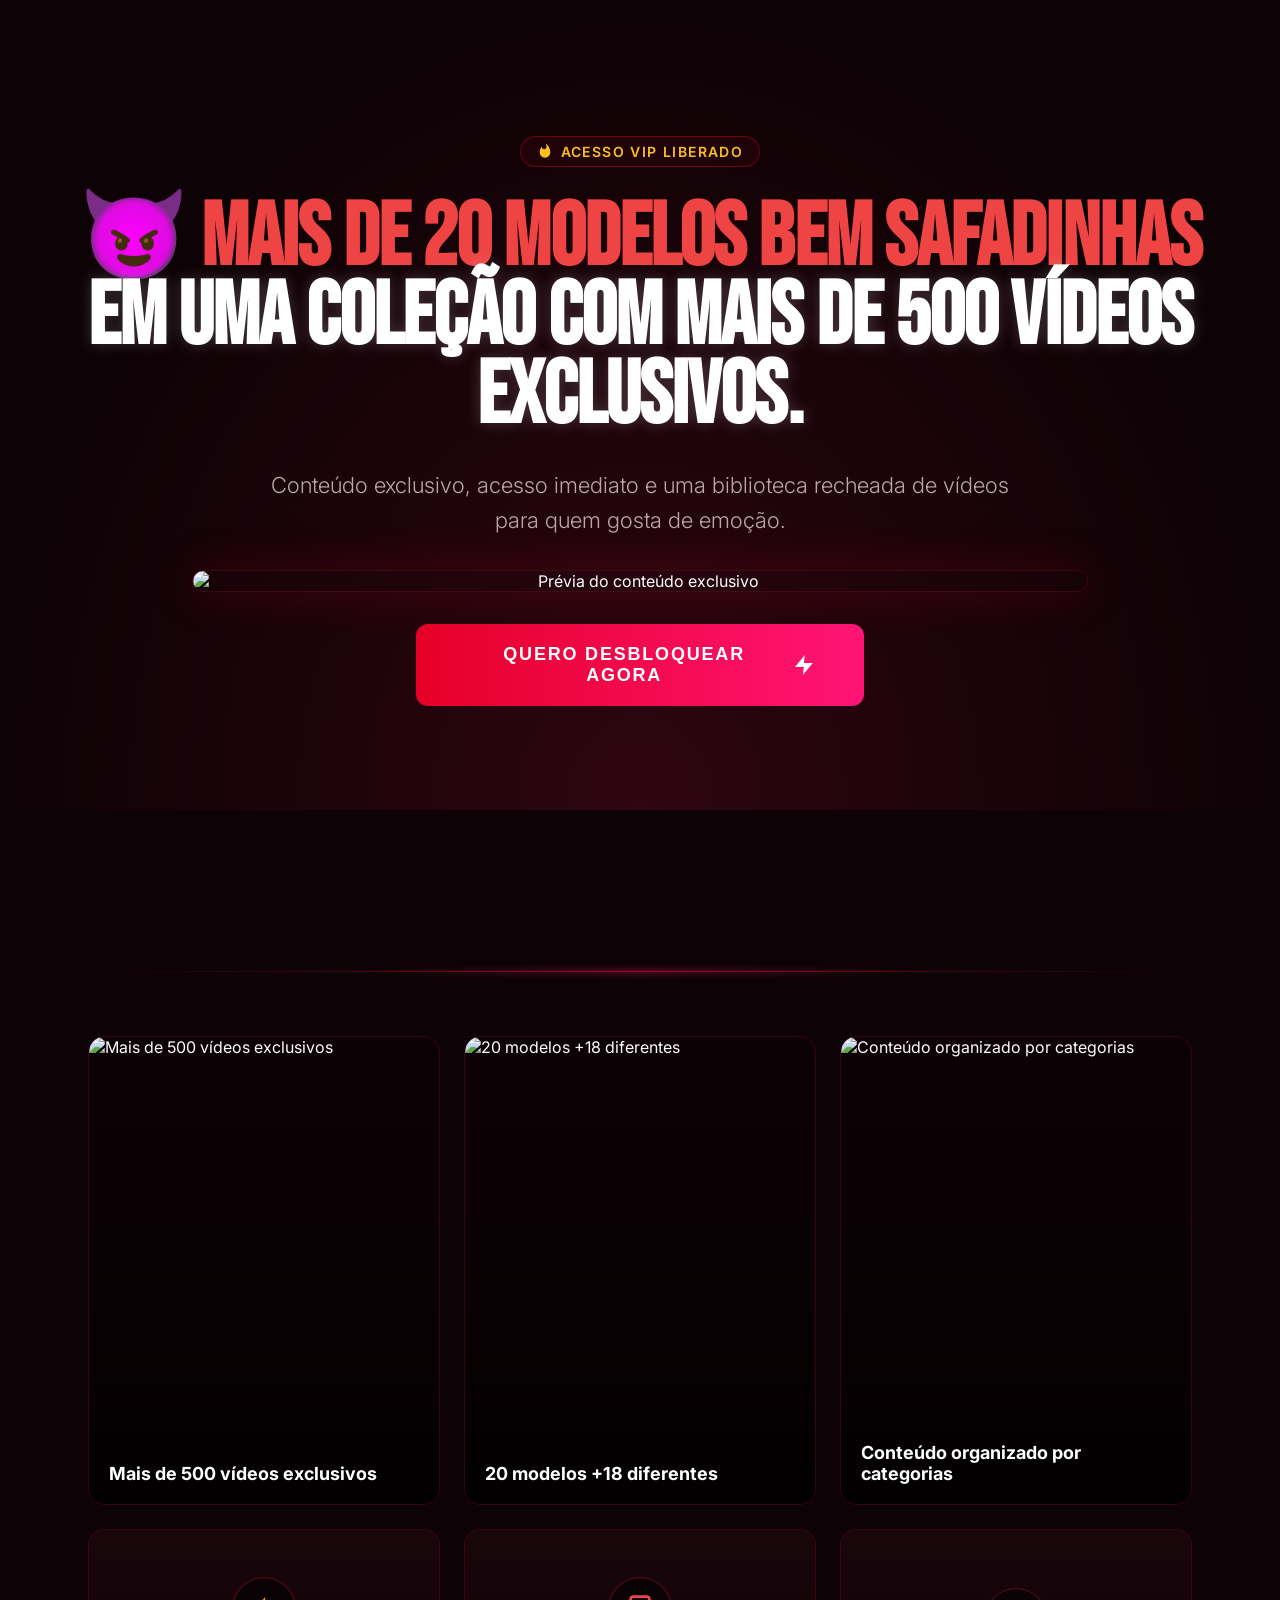
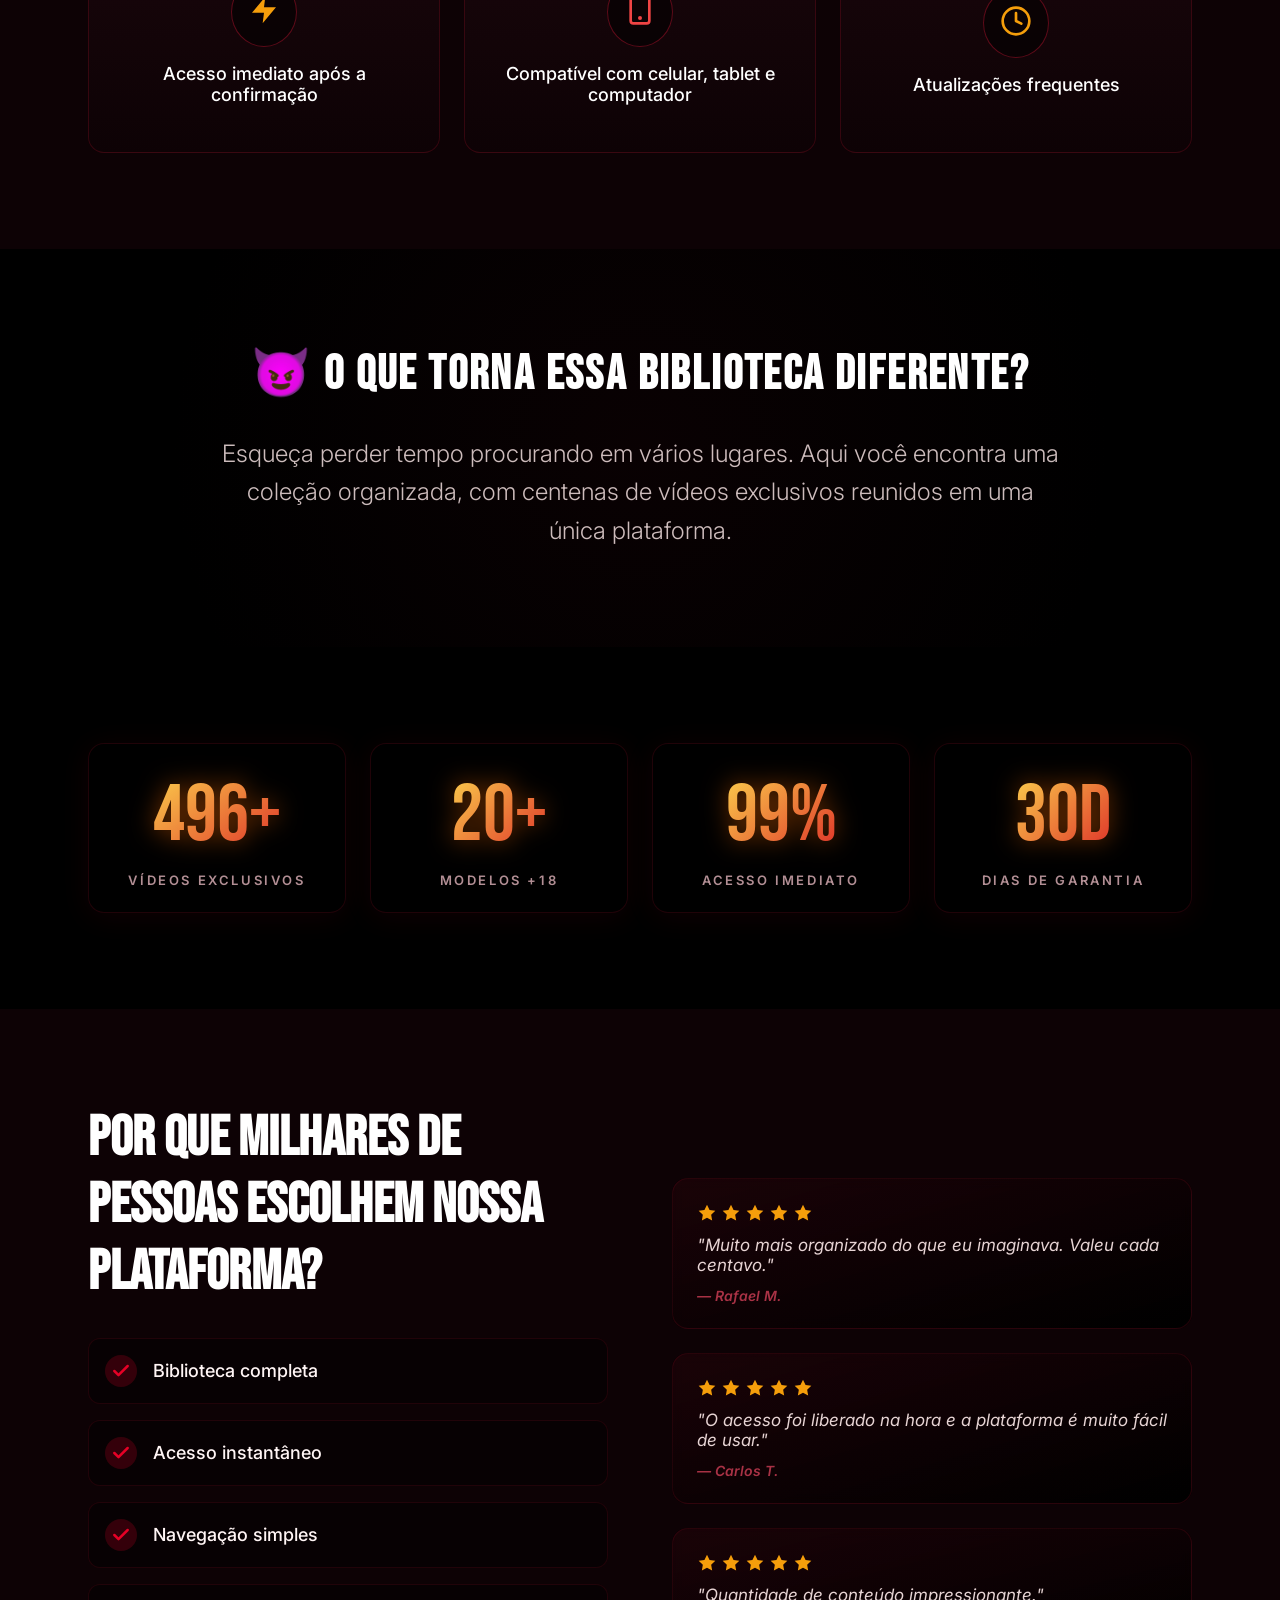
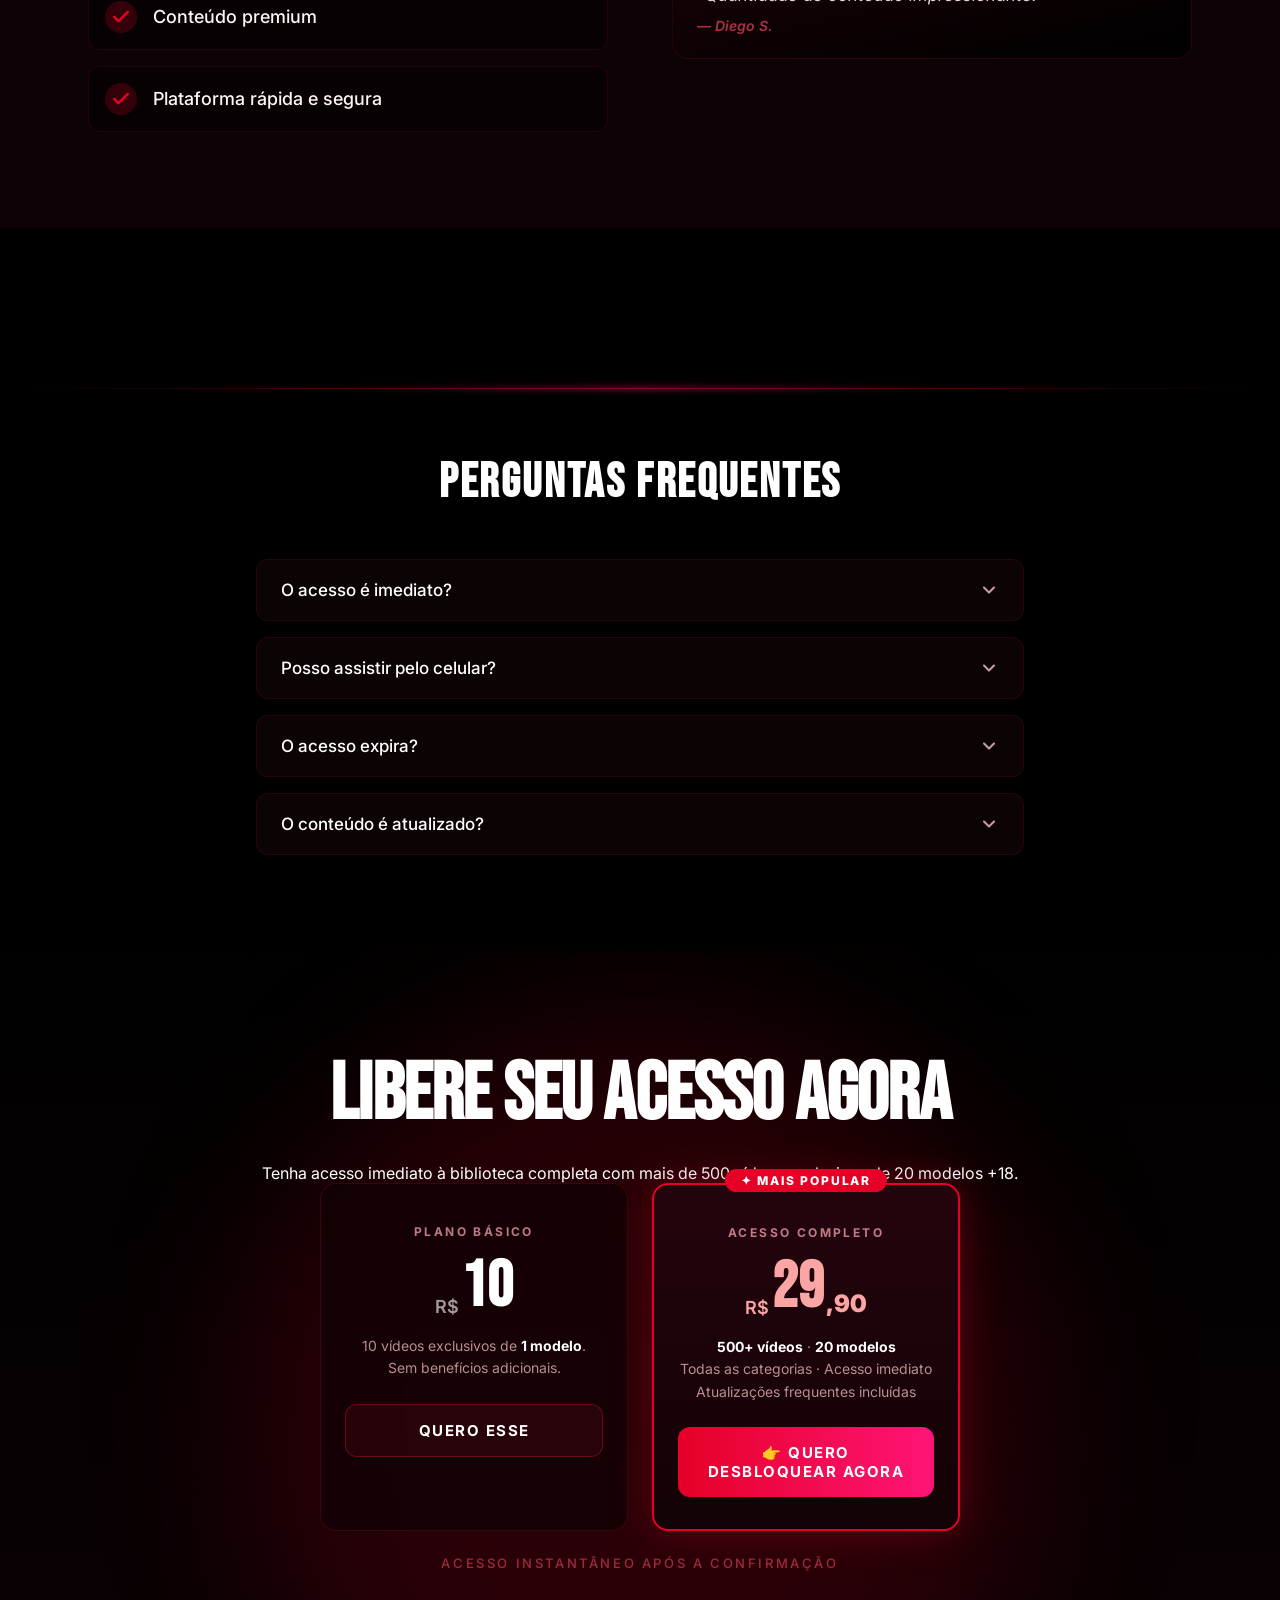
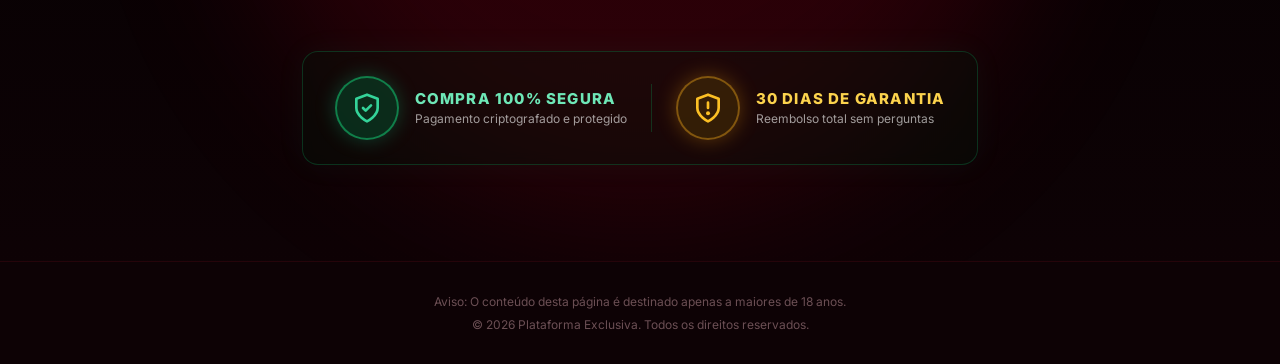
==== index.html @ ba641754 "Add files via upload" ====
<!DOCTYPE html>
<html lang="pt-BR">
<head>
  <meta charset="UTF-8" />
  <meta name="viewport" content="width=device-width, initial-scale=1.0" />
  <title>Biblioteca Exclusiva +18 — Acesso VIP</title>
  <link rel="preconnect" href="https://fonts.googleapis.com" />
  <link rel="preconnect" href="https://fonts.gstatic.com" crossorigin />
  <link href="https://fonts.googleapis.com/css2?family=Bebas+Neue&family=Inter:wght@400;500;600;700;800&display=swap" rel="stylesheet" />
  <style>
    /* ─── RESET & BASE ────────────────────────────────────────────────── */
    *, *::before, *::after { box-sizing: border-box; margin: 0; padding: 0; }

    :root {
      --bg:        hsl(344, 73%, 3%);
      --card:      hsl(344, 60%, 6%);
      --border:    hsl(350, 80%, 20%);
      --primary:   hsl(350, 100%, 45%);   /* #e60026 */
      --accent:    hsl(335, 100%, 54%);   /* #ff1478 */
      --muted-fg:  hsl(350, 30%, 70%);
      --font-sans: 'Inter', sans-serif;
      --font-disp: 'Bebas Neue', sans-serif;
    }

    html { scroll-behavior: smooth; }

    body {
      font-family: var(--font-sans);
      background: var(--bg);
      color: #fff;
      overflow-x: hidden;
      -webkit-font-smoothing: antialiased;
    }

    ::selection { background: var(--primary); color: #fff; }

    img { display: block; max-width: 100%; }
    a { text-decoration: none; color: inherit; }

    /* ─── UTILITY ─────────────────────────────────────────────────────── */
    .container { width: 100%; max-width: 72rem; margin: 0 auto; padding: 0 1.5rem; }
    .container--narrow { max-width: 48rem; }
    .container--mid    { max-width: 56rem; }

    .font-disp { font-family: var(--font-disp); }
    .upper { text-transform: uppercase; }

    /* ─── KEYFRAMES ───────────────────────────────────────────────────── */
    @keyframes ember-rise {
      0%   { transform: translateY(0) translateX(0);   opacity: 0; }
      10%  { opacity: .9; }
      85%  { opacity: .5; }
      100% { transform: translateY(-130vh) translateX(var(--dx)); opacity: 0; }
    }

    @keyframes pulse-glow {
      0%, 100% { box-shadow: 0 0 15px 2px rgba(204,0,34,.6), inset 0 0 10px rgba(255,107,0,.3); }
      50%       { box-shadow: 0 0 30px 8px rgba(255,20,102,.9), inset 0 0 20px rgba(255,107,0,.6); }
    }

    @keyframes fade-up {
      from { opacity: 0; transform: translateY(28px); }
      to   { opacity: 1; transform: translateY(0); }
    }

    @keyframes fade-in {
      from { opacity: 0; }
      to   { opacity: 1; }
    }

    @keyframes slide-left {
      from { opacity: 0; transform: translateX(-40px); }
      to   { opacity: 1; transform: translateX(0); }
    }

    @keyframes slide-right {
      from { opacity: 0; transform: translateX(40px); }
      to   { opacity: 1; transform: translateX(0); }
    }

    @keyframes scale-in {
      from { opacity: 0; transform: scale(.92); }
      to   { opacity: 1; transform: scale(1); }
    }

    @keyframes hero-parallax {
      to { transform: translateY(var(--parallax-y, 0px)); opacity: var(--parallax-o, 1); }
    }

    .anim-hidden { opacity: 0; }
    .anim-visible { animation-fill-mode: both; animation-duration: .6s; animation-timing-function: ease-out; }
    .anim-fade-up     { animation-name: fade-up; }
    .anim-fade-in     { animation-name: fade-in; }
    .anim-slide-left  { animation-name: slide-left; }
    .anim-slide-right { animation-name: slide-right; }
    .anim-scale-in    { animation-name: scale-in; }

    /* ─── EMBERS ──────────────────────────────────────────────────────── */
    #embers {
      position: absolute;
      inset: 0;
      overflow: hidden;
      pointer-events: none;
      z-index: 0;
    }
    #embers::before {
      content: '';
      position: absolute;
      inset: 0;
      background: radial-gradient(ellipse at bottom, hsl(344,80%,12%) 0%, var(--bg) 70%);
      opacity: .8;
    }
    .ember {
      position: absolute;
      bottom: -10%;
      border-radius: 50%;
      background: linear-gradient(to top, #ef4444, #fbbf24);
      filter: blur(1px);
      opacity: 0;
      animation: ember-rise linear infinite;
    }

    /* ─── GLOWING DIVIDER ─────────────────────────────────────────────── */
    .glow-divider {
      position: relative;
      width: 100%;
      height: 2px;
      display: flex;
      align-items: center;
      justify-content: center;
      margin: 4rem 0;
      opacity: .6;
    }
    .glow-divider::before {
      content: '';
      position: absolute;
      width: 100%;
      height: 1px;
      background: linear-gradient(to right, transparent, var(--primary), transparent);
    }
    .glow-divider::after {
      content: '';
      position: absolute;
      width: 50%;
      height: 3px;
      background: linear-gradient(to right, transparent, var(--accent), transparent);
      filter: blur(3px);
    }

    /* ─── HERO ────────────────────────────────────────────────────────── */
    #hero {
      position: relative;
      min-height: 90vh;
      display: flex;
      flex-direction: column;
      align-items: center;
      justify-content: center;
      padding: 6rem 1.5rem 4rem;
      overflow: hidden;
    }

    .hero-inner {
      position: relative;
      z-index: 10;
      width: 100%;
      max-width: 72rem;
      margin: 0 auto;
      display: flex;
      flex-direction: column;
      align-items: center;
      text-align: center;
      gap: 2rem;
    }

    .hero-tag {
      display: inline-flex;
      align-items: center;
      gap: .5rem;
      padding: .375rem 1rem;
      border-radius: 999px;
      background: hsla(350,80%,10%,.5);
      border: 1px solid hsla(350,100%,45%,.4);
      color: #fbbf24;
      font-weight: 600;
      font-size: .875rem;
      letter-spacing: .1em;
      text-transform: uppercase;
      backdrop-filter: blur(6px);
      animation: fade-up .6s ease-out both;
    }
    .hero-tag svg { width: 1rem; height: 1rem; animation: pulse-glow 2s infinite; }

    .hero-h1 {
      font-family: var(--font-disp);
      font-size: clamp(2.5rem, 8vw, 5.5rem);
      line-height: .9;
      letter-spacing: -.01em;
      text-transform: uppercase;
      animation: scale-in .8s .2s ease-out both;
    }
    .hero-h1 .red  { color: #ef4444; }
    .hero-h1 .white{ color: #fff; text-shadow: 0 0 15px rgba(255,255,255,.2); }

    .hero-sub {
      font-size: clamp(1rem, 2vw, 1.375rem);
      color: hsla(0,100%,96%,.7);
      max-width: 48rem;
      font-weight: 300;
      line-height: 1.6;
      animation: fade-in .8s .4s both;
    }

    .hero-img {
      width: 100%;
      max-width: 56rem;
      animation: fade-up .8s .5s both;
    }
    .hero-img img {
      width: 100%;
      border-radius: 1rem;
      box-shadow: 0 0 40px rgba(200,0,30,.25);
      border: 1px solid hsla(350,80%,20%,.6);
    }

    .btn-cta {
      position: relative;
      display: inline-flex;
      align-items: center;
      justify-content: center;
      gap: .75rem;
      padding: 1.25rem 3rem;
      background: linear-gradient(to right, var(--primary), var(--accent));
      color: #fff;
      font-weight: 700;
      font-size: 1.125rem;
      text-transform: uppercase;
      letter-spacing: .1em;
      border-radius: .75rem;
      border: none;
      cursor: pointer;
      overflow: hidden;
      transition: transform .15s;
      animation: pulse-glow 2s cubic-bezier(.4,0,.6,1) infinite, fade-up .8s .8s both;
      width: 100%;
      max-width: 28rem;
    }
    .btn-cta:active { transform: scale(.95); }
    .btn-cta .shine {
      position: absolute;
      inset: 0;
      background: rgba(255,255,255,.2);
      transform: translateY(100%);
      transition: transform .3s ease;
    }
    .btn-cta:hover .shine { transform: translateY(0); }
    .btn-cta span { position: relative; z-index: 1; display: flex; align-items: center; gap: .5rem; }

    /* ─── SECTION COMMON ──────────────────────────────────────────────── */
    section { padding: 6rem 1.5rem; }

    /* ─── FEATURES ────────────────────────────────────────────────────── */
    #features { position: relative; z-index: 10; background: var(--bg); }

    .features-grid {
      display: grid;
      grid-template-columns: 1fr;
      gap: 1.5rem;
    }
    @media (min-width: 640px) {
      .features-grid { grid-template-columns: repeat(2, 1fr); }
    }
    @media (min-width: 1024px) {
      .features-grid { grid-template-columns: repeat(3, 1fr); }
    }

    .feat-card {
      position: relative;
      border-radius: 1rem;
      border: 1px solid hsla(350,80%,20%,.5);
      overflow: hidden;
      transition: border-color .25s;
    }
    .feat-card:hover { border-color: hsla(350,100%,45%,.5); }

    .feat-card--img { aspect-ratio: 3/4; }
    .feat-card--img img {
      position: absolute;
      inset: 0;
      width: 100%;
      height: 100%;
      object-fit: cover;
      transition: transform .5s ease;
    }
    .feat-card--img:hover img { transform: scale(1.05); }
    .feat-card--img .overlay {
      position: absolute;
      inset: 0;
      background: linear-gradient(to top, rgba(0,0,0,.8) 0%, rgba(0,0,0,.2) 50%, transparent 100%);
    }
    .feat-card--img .label {
      position: absolute;
      bottom: 0; left: 0; right: 0;
      padding: 1.25rem;
    }
    .feat-card--img .label h3 {
      font-size: 1.125rem;
      font-weight: 700;
      color: #fff;
      text-shadow: 0 1px 4px rgba(0,0,0,.8);
    }

    .feat-card--icon {
      background: linear-gradient(to bottom, var(--card), var(--bg));
      min-height: 14rem;
    }
    .feat-card--icon .inner {
      position: relative;
      z-index: 1;
      display: flex;
      flex-direction: column;
      align-items: center;
      text-align: center;
      gap: 1rem;
      padding: 2rem 1.5rem;
      height: 100%;
      justify-content: center;
    }
    .icon-wrap {
      padding: 1rem;
      border-radius: 50%;
      background: rgba(0,0,0,.5);
      border: 1px solid var(--border);
      transition: border-color .25s, box-shadow .25s;
    }
    .feat-card--icon:hover .icon-wrap {
      border-color: hsla(350,100%,45%,.4);
      box-shadow: 0 0 20px rgba(204,0,34,.3);
    }
    .icon-wrap svg { width: 2rem; height: 2rem; }
    .icon-red    { color: #ef4444; }
    .icon-amber  { color: #f59e0b; }
    .feat-card--icon h3 {
      font-size: 1.125rem;
      font-weight: 500;
      color: #fff;
      transition: color .25s;
    }
    .feat-card--icon:hover h3 { color: #fecaca; }

    /* ─── WHY DIFFERENT ───────────────────────────────────────────────── */
    #why-different {
      position: relative;
      background: #000;
      overflow: hidden;
    }
    #why-different .radial-bg {
      position: absolute;
      inset: 0;
      background: radial-gradient(circle at center, hsla(350,80%,10%,.2) 0%, transparent 70%);
    }
    #why-different .inner {
      position: relative;
      text-align: center;
      max-width: 56rem;
      margin: 0 auto;
    }
    #why-different h2 {
      font-family: var(--font-disp);
      font-size: clamp(2rem, 5vw, 3rem);
      color: #fff;
      margin-bottom: 2rem;
      text-transform: uppercase;
      letter-spacing: .05em;
    }
    #why-different p {
      font-size: clamp(1.125rem, 2vw, 1.5rem);
      color: hsla(0,100%,96%,.8);
      font-weight: 300;
      line-height: 1.6;
    }

    /* ─── WHY CHOOSE + TESTIMONIALS ───────────────────────────────────── */
    #social-proof { position: relative; z-index: 10; background: var(--bg); }

    .two-col {
      display: grid;
      gap: 4rem;
    }
    @media (min-width: 1024px) {
      .two-col { grid-template-columns: 1fr 1fr; align-items: center; }
    }

    .why-choose h2 {
      font-family: var(--font-disp);
      font-size: clamp(2rem, 5vw, 3.5rem);
      color: #fff;
      text-transform: uppercase;
      margin-bottom: 2rem;
    }
    .check-list { display: flex; flex-direction: column; gap: 1rem; }
    .check-item {
      display: flex;
      align-items: center;
      gap: 1rem;
      padding: 1rem;
      border-radius: .75rem;
      background: rgba(0,0,0,.4);
      border: 1px solid hsla(350,80%,20%,.3);
      transition: border-color .25s;
    }
    .check-item:hover { border-color: hsla(350,100%,45%,.4); }
    .check-icon {
      flex-shrink: 0;
      width: 2rem; height: 2rem;
      border-radius: 50%;
      background: hsla(350,100%,45%,.2);
      display: flex; align-items: center; justify-content: center;
    }
    .check-icon svg { width: 1.25rem; height: 1.25rem; color: var(--primary); }
    .check-item span { font-size: 1.125rem; color: hsl(0,100%,98%); font-weight: 500; }

    .testimonials { display: flex; flex-direction: column; gap: 1.5rem; }
    .testimonial {
      padding: 1.5rem;
      background: linear-gradient(to bottom right, hsla(350,80%,10%,.4), #000);
      border-radius: 1rem;
      border: 1px solid hsla(350,80%,20%,.35);
      backdrop-filter: blur(6px);
    }
    .stars { display: flex; gap: .25rem; margin-bottom: .75rem; }
    .stars svg { width: 1.25rem; height: 1.25rem; fill: #f59e0b; color: #f59e0b; }
    .testimonial p { color: hsla(0,100%,96%,.9); font-size: 1.0625rem; font-style: italic; }
    .testimonial .author { margin-top: .75rem; color: hsla(350,80%,60%,.7); font-size: .875rem; font-weight: 600; }

    /* ─── STATS ───────────────────────────────────────────────────────── */
    #stats { background: #000; }
    .stats-grid {
      display: grid;
      gap: 1.5rem;
      grid-template-columns: 1fr;
    }
    @media (min-width: 640px) { .stats-grid { grid-template-columns: repeat(2, 1fr); } }
    @media (min-width: 1024px) { .stats-grid { grid-template-columns: repeat(4, 1fr); } }

    .stat-card {
      display: flex;
      flex-direction: column;
      align-items: center;
      padding: 1.5rem 1rem;
      background: rgba(0,0,0,.4);
      backdrop-filter: blur(8px);
      border-radius: 1rem;
      border: 1px solid hsla(350,80%,20%,.35);
      box-shadow: 0 4px 30px rgba(204,0,34,.08);
    }
    .stat-num {
      font-family: var(--font-disp);
      font-size: clamp(3rem, 8vw, 5rem);
      background: linear-gradient(to bottom right, #fcd34d, #dc2626);
      -webkit-background-clip: text;
      -webkit-text-fill-color: transparent;
      background-clip: text;
      filter: drop-shadow(0 0 12px rgba(255,107,0,.5));
    }
    .stat-lbl {
      font-size: .8125rem;
      font-weight: 600;
      text-transform: uppercase;
      letter-spacing: .2em;
      color: hsla(350,100%,90%,.7);
      margin-top: .5rem;
      text-align: center;
    }

    /* ─── FAQ ─────────────────────────────────────────────────────────── */
    #faq { background: #000; }
    #faq h2 {
      font-family: var(--font-disp);
      font-size: clamp(2rem, 5vw, 3rem);
      text-align: center;
      color: #fff;
      text-transform: uppercase;
      letter-spacing: .05em;
      margin-bottom: 3rem;
    }
    .faq-list { display: flex; flex-direction: column; gap: 1rem; max-width: 48rem; margin: 0 auto; }
    .faq-item {
      border: 1px solid hsla(350,80%,20%,.35);
      background: hsla(344,60%,6%,.5);
      border-radius: .75rem;
      overflow: hidden;
      transition: border-color .25s;
    }
    .faq-item.open { border-color: hsla(350,100%,45%,.5); }
    .faq-trigger {
      width: 100%;
      display: flex;
      align-items: center;
      justify-content: space-between;
      gap: 1rem;
      padding: 1.25rem 1.5rem;
      background: none;
      border: none;
      cursor: pointer;
      color: #fff;
      font-size: 1.0625rem;
      font-weight: 500;
      text-align: left;
      transition: color .2s;
      font-family: var(--font-sans);
    }
    .faq-trigger:hover { color: var(--primary); }
    .faq-trigger svg {
      flex-shrink: 0;
      width: 1.25rem; height: 1.25rem;
      color: var(--muted-fg);
      transition: transform .3s, color .2s;
    }
    .faq-item.open .faq-trigger svg { transform: rotate(180deg); color: var(--primary); }
    .faq-body {
      max-height: 0;
      overflow: hidden;
      transition: max-height .3s ease, padding .3s ease;
    }
    .faq-item.open .faq-body { max-height: 20rem; }
    .faq-body p {
      padding: 0 1.5rem 1.5rem;
      color: hsla(0,100%,90%,.7);
      font-size: 1rem;
      line-height: 1.6;
    }

    /* ─── CHECKOUT / FINAL CTA ────────────────────────────────────────── */
    #checkout {
      position: relative;
      background: linear-gradient(to bottom, #000, var(--bg));
      overflow: hidden;
    }
    .checkout-glow {
      position: absolute;
      top: 50%; left: 50%;
      transform: translate(-50%, -50%);
      width: 50rem; height: 50rem;
      background: hsla(350,100%,45%,.15);
      border-radius: 50%;
      filter: blur(80px);
      pointer-events: none;
    }
    .checkout-inner {
      position: relative;
      text-align: center;
      max-width: 56rem;
      margin: 0 auto;
    }
    .checkout-inner h2 {
      font-family: var(--font-disp);
      font-size: clamp(2.5rem, 8vw, 5rem);
      color: #fff;
      text-transform: uppercase;
      letter-spacing: -.01em;
      margin-bottom: 1.25rem;
    }
    .checkout-inner > p {
      font-size: clamp(1.0625rem, 2vw, 1.375rem);
      color: hsla(0,100%,96%,.8);
      max-width: 36rem;
      margin: 0 auto 2.5rem;
      line-height: 1.6;
    }

    .pricing-grid {
      display: grid;
      gap: 1.5rem;
      max-width: 40rem;
      margin: 0 auto;
    }
    @media (min-width: 580px) { .pricing-grid { grid-template-columns: 1fr 1fr; } }

    .plan {
      border-radius: 1rem;
      padding: 2rem 1.5rem;
      display: flex;
      flex-direction: column;
      align-items: center;
      gap: 1rem;
      text-align: center;
    }
    .plan--basic {
      border: 1px solid hsla(350,80%,20%,.5);
      background: hsla(344,80%,4%,.8);
      backdrop-filter: blur(8px);
    }
    .plan--full {
      position: relative;
      border: 2px solid var(--primary);
      background: linear-gradient(to bottom, hsl(344,80%,8%), hsl(344,80%,4%));
      box-shadow: 0 0 40px rgba(204,0,34,.35);
    }
    .plan-badge {
      position: absolute;
      top: -1rem; left: 50%;
      transform: translateX(-50%);
      padding: .25rem 1rem;
      background: var(--primary);
      border-radius: 999px;
      font-size: .75rem;
      font-weight: 800;
      text-transform: uppercase;
      letter-spacing: .15em;
      white-space: nowrap;
      color: #fff;
    }
    .plan-name {
      font-size: .75rem;
      font-weight: 700;
      text-transform: uppercase;
      letter-spacing: .2em;
      color: hsla(350,80%,80%,.75);
      margin-top: .5rem;
    }
    .plan-price {
      display: flex;
      align-items: flex-end;
      gap: .15rem;
      line-height: 1;
    }
    .plan-price .cur { font-size: 1.125rem; font-weight: 600; margin-bottom: .2rem; }
    .plan-price .val { font-family: var(--font-disp); font-size: 4rem; font-weight: 900; }
    .plan-price .dec { font-size: 1.5rem; font-weight: 900; margin-bottom: .25rem; }
    .plan--basic .plan-price { color: #fff; }
    .plan--full  .plan-price { color: #fca5a5; }
    .plan-desc { font-size: .875rem; color: hsla(0,100%,90%,.7); line-height: 1.6; }
    .plan-desc strong { color: #fff; }

    .btn-plan {
      width: 100%;
      display: flex;
      align-items: center;
      justify-content: center;
      padding: 1rem 1.5rem;
      border-radius: .75rem;
      font-weight: 700;
      font-size: .9375rem;
      text-transform: uppercase;
      letter-spacing: .1em;
      cursor: pointer;
      border: none;
      transition: background .2s, transform .15s;
      margin-top: .5rem;
    }
    .btn-plan:active { transform: scale(.95); }
    .btn-plan--basic {
      background: hsla(350,80%,15%,.4);
      border: 1px solid hsla(350,80%,40%,.45);
      color: #fff;
    }
    .btn-plan--basic:hover { background: hsla(350,80%,25%,.4); }
    .btn-plan--full {
      background: linear-gradient(to right, var(--primary), var(--accent));
      color: #fff;
      animation: pulse-glow 2s cubic-bezier(.4,0,.6,1) infinite;
    }

    .instant-txt {
      margin-top: 1.5rem;
      font-size: .8125rem;
      font-weight: 500;
      text-transform: uppercase;
      letter-spacing: .2em;
      color: hsla(350,80%,60%,.6);
    }

    /* ─── TRUST BADGES ────────────────────────────────────────────────── */
    .trust {
      margin-top: 2.5rem;
      display: inline-flex;
      flex-direction: column;
      gap: 1.5rem;
      align-items: center;
      padding: 1.5rem 2rem;
      border-radius: 1rem;
      border: 1px solid hsla(152,80%,25%,.4);
      background: hsla(152,80%,5%,.3);
      backdrop-filter: blur(6px);
      box-shadow: 0 0 30px rgba(16,185,129,.06);
    }
    @media (min-width: 640px) { .trust { flex-direction: row; } }

    .trust-item {
      display: flex;
      align-items: center;
      gap: 1rem;
    }
    .trust-icon {
      width: 4rem; height: 4rem;
      border-radius: 50%;
      display: flex; align-items: center; justify-content: center;
      flex-shrink: 0;
    }
    .trust-icon--green {
      background: hsla(152,80%,15%,.6);
      border: 2px solid hsla(152,80%,40%,.6);
      box-shadow: 0 0 20px rgba(16,185,129,.3);
    }
    .trust-icon--amber {
      background: hsla(38,80%,15%,.6);
      border: 2px solid hsla(38,80%,40%,.6);
      box-shadow: 0 0 20px rgba(245,158,11,.3);
    }
    .trust-icon svg { width: 2rem; height: 2rem; }
    .trust-icon--green svg { color: #34d399; }
    .trust-icon--amber svg { color: #fbbf24; }
    .trust-text { text-align: left; }
    .trust-text strong {
      display: block;
      font-size: .9375rem;
      font-weight: 800;
      text-transform: uppercase;
      letter-spacing: .08em;
    }
    .trust-text span { font-size: .75rem; opacity: .6; margin-top: .15rem; display: block; }
    .trust-item--green .trust-text strong { color: #6ee7b7; }
    .trust-item--amber .trust-text strong { color: #fcd34d; }
    .trust-divider {
      width: 1px; height: 3rem;
      background: hsla(152,80%,25%,.4);
      display: none;
    }
    @media (min-width: 640px) { .trust-divider { display: block; } }

    /* ─── FOOTER ──────────────────────────────────────────────────────── */
    footer {
      padding: 2rem 1.5rem;
      text-align: center;
      background: var(--bg);
      border-top: 1px solid hsla(350,80%,20%,.3);
    }
    footer p {
      font-size: .75rem;
      color: hsla(350,30%,70%,.5);
      margin-bottom: .5rem;
    }
    footer p:last-child { margin-bottom: 0; }

    /* ─── RESPONSIVE TWEAKS ───────────────────────────────────────────── */
    @media (max-width: 479px) {
      .btn-cta { font-size: 1rem; padding: 1rem 2rem; }
    }
  </style>
</head>
<body>

  <!-- ───────────────────────── 1. HERO ───────────────────────────── -->
  <section id="hero">
    <div id="embers"></div>

    <div class="hero-inner">
      <!-- Tag -->
      <div class="hero-tag">
        <svg viewBox="0 0 24 24" fill="currentColor"><path d="M13.5 0.67s.74 2.65.74 4.8c0 2.06-1.35 3.73-3.41 3.73-2.07 0-3.63-1.67-3.63-3.73l.03-.36C5.21 7.51 4 10.62 4 14c0 4.42 3.58 8 8 8s8-3.58 8-8C20 8.61 17.41 3.8 13.5.67z"/></svg>
        Acesso VIP Liberado
      </div>

      <!-- Headline -->
      <h1 class="hero-h1">
        <span class="red">😈 Mais de 20 modelos bem safadinhas</span><br>
        <span class="white">em uma coleção com mais de 500 vídeos exclusivos.</span>
      </h1>

      <!-- Subheadline -->
      <p class="hero-sub">
        Conteúdo exclusivo, acesso imediato e uma biblioteca recheada de vídeos para quem gosta de emoção.
      </p>

      <!-- Mockup GIF -->
      <div class="hero-img">
        <img src="attached_assets/vsl-inicial-homem_1785276943010.gif" alt="Prévia do conteúdo exclusivo" loading="lazy" />
      </div>

      <!-- CTA -->
      <button class="btn-cta" onclick="document.getElementById('checkout').scrollIntoView({behavior:'smooth'})">
        <div class="shine"></div>
        <span>
          Quero Desbloquear Agora
          <svg width="24" height="24" viewBox="0 0 24 24" fill="white"><path d="M13 2L3 14h9l-1 8 10-12h-9l1-8z"/></svg>
        </span>
      </button>
    </div>
  </section>

  <!-- ─────────────────────── 2. FEATURES ─────────────────────────── -->
  <section id="features">
    <div class="container">
      <div class="glow-divider"></div>
      <div class="features-grid">

        <!-- Card with image: 500 videos -->
        <div class="feat-card feat-card--img anim-hidden" data-anim="fade-up" data-delay="0">
          <img src="attached_assets/blurred-image_(2)_1785276982855.png" alt="Mais de 500 vídeos exclusivos" loading="lazy" />
          <div class="overlay"></div>
          <div class="label"><h3>Mais de 500 vídeos exclusivos</h3></div>
        </div>

        <!-- Card with image: 20 modelos -->
        <div class="feat-card feat-card--img anim-hidden" data-anim="fade-up" data-delay="100">
          <img src="attached_assets/blurred-image_1785276982855.png" alt="20 modelos +18 diferentes" loading="lazy" />
          <div class="overlay"></div>
          <div class="label"><h3>20 modelos +18 diferentes</h3></div>
        </div>

        <!-- Card with image: categorias -->
        <div class="feat-card feat-card--img anim-hidden" data-anim="fade-up" data-delay="200">
          <img src="attached_assets/blurred-image_(1)_1785276982855.png" alt="Conteúdo organizado por categorias" loading="lazy" />
          <div class="overlay"></div>
          <div class="label"><h3>Conteúdo organizado por categorias</h3></div>
        </div>

        <!-- Icon card: Acesso imediato -->
        <div class="feat-card feat-card--icon anim-hidden" data-anim="fade-up" data-delay="300">
          <div class="inner">
            <div class="icon-wrap">
              <svg class="icon-amber" viewBox="0 0 24 24" fill="currentColor"><path d="M13 2L3 14h9l-1 8 10-12h-9l1-8z"/></svg>
            </div>
            <h3>Acesso imediato após a confirmação</h3>
          </div>
        </div>

        <!-- Icon card: Dispositivos -->
        <div class="feat-card feat-card--icon anim-hidden" data-anim="fade-up" data-delay="400">
          <div class="inner">
            <div class="icon-wrap">
              <svg class="icon-red" viewBox="0 0 24 24" fill="none" stroke="currentColor" stroke-width="2" stroke-linecap="round" stroke-linejoin="round"><rect x="5" y="2" width="14" height="20" rx="2"/><line x1="12" y1="18" x2="12.01" y2="18" stroke-width="3"/></svg>
            </div>
            <h3>Compatível com celular, tablet e computador</h3>
          </div>
        </div>

        <!-- Icon card: Atualizações -->
        <div class="feat-card feat-card--icon anim-hidden" data-anim="fade-up" data-delay="500">
          <div class="inner">
            <div class="icon-wrap">
              <svg class="icon-amber" viewBox="0 0 24 24" fill="none" stroke="currentColor" stroke-width="2" stroke-linecap="round" stroke-linejoin="round"><circle cx="12" cy="12" r="10"/><polyline points="12 6 12 12 16 14"/></svg>
            </div>
            <h3>Atualizações frequentes</h3>
          </div>
        </div>

      </div>
    </div>
  </section>

  <!-- ─────────────────── 3. WHY DIFFERENT ────────────────────────── -->
  <section id="why-different">
    <div class="radial-bg"></div>
    <div class="inner container anim-hidden" data-anim="scale-in">
      <h2><span style="color:var(--primary)">😈</span> O que torna essa biblioteca diferente?</h2>
      <p>Esqueça perder tempo procurando em vários lugares. Aqui você encontra uma coleção organizada, com centenas de vídeos exclusivos reunidos em uma única plataforma.</p>
    </div>
  </section>

  <!-- ────────────── 4. STATS COUNTERS ────────────────────────────── -->
  <section id="stats">
    <div class="container">
      <div class="stats-grid">
        <div class="stat-card anim-hidden" data-anim="fade-up" data-delay="0">
          <div class="stat-num" data-counter="500" data-suffix="+">0+</div>
          <div class="stat-lbl">Vídeos exclusivos</div>
        </div>
        <div class="stat-card anim-hidden" data-anim="fade-up" data-delay="100">
          <div class="stat-num" data-counter="20" data-suffix="+">0+</div>
          <div class="stat-lbl">Modelos +18</div>
        </div>
        <div class="stat-card anim-hidden" data-anim="fade-up" data-delay="200">
          <div class="stat-num" data-counter="100" data-suffix="%">0%</div>
          <div class="stat-lbl">Acesso imediato</div>
        </div>
        <div class="stat-card anim-hidden" data-anim="fade-up" data-delay="300">
          <div class="stat-num" data-counter="30" data-suffix="d">0d</div>
          <div class="stat-lbl">Dias de garantia</div>
        </div>
      </div>
    </div>
  </section>

  <!-- ──────────── 5. WHY CHOOSE + TESTIMONIALS ────────────────────── -->
  <section id="social-proof">
    <div class="container">
      <div class="two-col">

        <!-- Why choose -->
        <div class="why-choose anim-hidden" data-anim="slide-left">
          <h2>Por que milhares de pessoas escolhem nossa plataforma?</h2>
          <div class="check-list">
            <div class="check-item"><div class="check-icon"><svg viewBox="0 0 24 24" fill="none" stroke="currentColor" stroke-width="3" stroke-linecap="round" stroke-linejoin="round"><polyline points="20 6 9 17 4 12"/></svg></div><span>Biblioteca completa</span></div>
            <div class="check-item"><div class="check-icon"><svg viewBox="0 0 24 24" fill="none" stroke="currentColor" stroke-width="3" stroke-linecap="round" stroke-linejoin="round"><polyline points="20 6 9 17 4 12"/></svg></div><span>Acesso instantâneo</span></div>
            <div class="check-item"><div class="check-icon"><svg viewBox="0 0 24 24" fill="none" stroke="currentColor" stroke-width="3" stroke-linecap="round" stroke-linejoin="round"><polyline points="20 6 9 17 4 12"/></svg></div><span>Navegação simples</span></div>
            <div class="check-item"><div class="check-icon"><svg viewBox="0 0 24 24" fill="none" stroke="currentColor" stroke-width="3" stroke-linecap="round" stroke-linejoin="round"><polyline points="20 6 9 17 4 12"/></svg></div><span>Conteúdo premium</span></div>
            <div class="check-item"><div class="check-icon"><svg viewBox="0 0 24 24" fill="none" stroke="currentColor" stroke-width="3" stroke-linecap="round" stroke-linejoin="round"><polyline points="20 6 9 17 4 12"/></svg></div><span>Plataforma rápida e segura</span></div>
          </div>
        </div>

        <!-- Testimonials -->
        <div class="testimonials">
          <div class="testimonial anim-hidden" data-anim="slide-right" data-delay="0">
            <div class="stars">
              <svg viewBox="0 0 24 24"><polygon points="12 2 15.09 8.26 22 9.27 17 14.14 18.18 21.02 12 17.77 5.82 21.02 7 14.14 2 9.27 8.91 8.26 12 2"/></svg>
              <svg viewBox="0 0 24 24"><polygon points="12 2 15.09 8.26 22 9.27 17 14.14 18.18 21.02 12 17.77 5.82 21.02 7 14.14 2 9.27 8.91 8.26 12 2"/></svg>
              <svg viewBox="0 0 24 24"><polygon points="12 2 15.09 8.26 22 9.27 17 14.14 18.18 21.02 12 17.77 5.82 21.02 7 14.14 2 9.27 8.91 8.26 12 2"/></svg>
              <svg viewBox="0 0 24 24"><polygon points="12 2 15.09 8.26 22 9.27 17 14.14 18.18 21.02 12 17.77 5.82 21.02 7 14.14 2 9.27 8.91 8.26 12 2"/></svg>
              <svg viewBox="0 0 24 24"><polygon points="12 2 15.09 8.26 22 9.27 17 14.14 18.18 21.02 12 17.77 5.82 21.02 7 14.14 2 9.27 8.91 8.26 12 2"/></svg>
            </div>
            <p>"Muito mais organizado do que eu imaginava. Valeu cada centavo."</p>
            <p class="author">— Rafael M.</p>
          </div>
          <div class="testimonial anim-hidden" data-anim="slide-right" data-delay="150">
            <div class="stars">
              <svg viewBox="0 0 24 24"><polygon points="12 2 15.09 8.26 22 9.27 17 14.14 18.18 21.02 12 17.77 5.82 21.02 7 14.14 2 9.27 8.91 8.26 12 2"/></svg>
              <svg viewBox="0 0 24 24"><polygon points="12 2 15.09 8.26 22 9.27 17 14.14 18.18 21.02 12 17.77 5.82 21.02 7 14.14 2 9.27 8.91 8.26 12 2"/></svg>
              <svg viewBox="0 0 24 24"><polygon points="12 2 15.09 8.26 22 9.27 17 14.14 18.18 21.02 12 17.77 5.82 21.02 7 14.14 2 9.27 8.91 8.26 12 2"/></svg>
              <svg viewBox="0 0 24 24"><polygon points="12 2 15.09 8.26 22 9.27 17 14.14 18.18 21.02 12 17.77 5.82 21.02 7 14.14 2 9.27 8.91 8.26 12 2"/></svg>
              <svg viewBox="0 0 24 24"><polygon points="12 2 15.09 8.26 22 9.27 17 14.14 18.18 21.02 12 17.77 5.82 21.02 7 14.14 2 9.27 8.91 8.26 12 2"/></svg>
            </div>
            <p>"O acesso foi liberado na hora e a plataforma é muito fácil de usar."</p>
            <p class="author">— Carlos T.</p>
          </div>
          <div class="testimonial anim-hidden" data-anim="slide-right" data-delay="300">
            <div class="stars">
              <svg viewBox="0 0 24 24"><polygon points="12 2 15.09 8.26 22 9.27 17 14.14 18.18 21.02 12 17.77 5.82 21.02 7 14.14 2 9.27 8.91 8.26 12 2"/></svg>
              <svg viewBox="0 0 24 24"><polygon points="12 2 15.09 8.26 22 9.27 17 14.14 18.18 21.02 12 17.77 5.82 21.02 7 14.14 2 9.27 8.91 8.26 12 2"/></svg>
              <svg viewBox="0 0 24 24"><polygon points="12 2 15.09 8.26 22 9.27 17 14.14 18.18 21.02 12 17.77 5.82 21.02 7 14.14 2 9.27 8.91 8.26 12 2"/></svg>
              <svg viewBox="0 0 24 24"><polygon points="12 2 15.09 8.26 22 9.27 17 14.14 18.18 21.02 12 17.77 5.82 21.02 7 14.14 2 9.27 8.91 8.26 12 2"/></svg>
              <svg viewBox="0 0 24 24"><polygon points="12 2 15.09 8.26 22 9.27 17 14.14 18.18 21.02 12 17.77 5.82 21.02 7 14.14 2 9.27 8.91 8.26 12 2"/></svg>
            </div>
            <p>"Quantidade de conteúdo impressionante."</p>
            <p class="author">— Diego S.</p>
          </div>
        </div>

      </div>
    </div>
  </section>

  <!-- ────────────────────── 6. FAQ ────────────────────────────────── -->
  <section id="faq">
    <div class="glow-divider" style="margin-bottom:4rem;"></div>
    <div class="container">
      <h2>Perguntas Frequentes</h2>
      <div class="faq-list">

        <div class="faq-item">
          <button class="faq-trigger">
            O acesso é imediato?
            <svg viewBox="0 0 24 24" fill="none" stroke="currentColor" stroke-width="2.5" stroke-linecap="round" stroke-linejoin="round"><polyline points="6 9 12 15 18 9"/></svg>
          </button>
          <div class="faq-body"><p>Sim. Após a confirmação do pagamento, seu acesso é liberado instantaneamente.</p></div>
        </div>

        <div class="faq-item">
          <button class="faq-trigger">
            Posso assistir pelo celular?
            <svg viewBox="0 0 24 24" fill="none" stroke="currentColor" stroke-width="2.5" stroke-linecap="round" stroke-linejoin="round"><polyline points="6 9 12 15 18 9"/></svg>
          </button>
          <div class="faq-body"><p>Sim. Nossa plataforma é totalmente otimizada e funciona em qualquer dispositivo: celular, tablet ou computador.</p></div>
        </div>

        <div class="faq-item">
          <button class="faq-trigger">
            O acesso expira?
            <svg viewBox="0 0 24 24" fill="none" stroke="currentColor" stroke-width="2.5" stroke-linecap="round" stroke-linejoin="round"><polyline points="6 9 12 15 18 9"/></svg>
          </button>
          <div class="faq-body"><p>Depende do plano adquirido. Verifique as condições no momento da compra.</p></div>
        </div>

        <div class="faq-item">
          <button class="faq-trigger">
            O conteúdo é atualizado?
            <svg viewBox="0 0 24 24" fill="none" stroke="currentColor" stroke-width="2.5" stroke-linecap="round" stroke-linejoin="round"><polyline points="6 9 12 15 18 9"/></svg>
          </button>
          <div class="faq-body"><p>Novos conteúdos podem ser adicionados periodicamente, mantendo a biblioteca sempre quente.</p></div>
        </div>

      </div>
    </div>
  </section>

  <!-- ──────────────── 7. FINAL CTA / CHECKOUT ─────────────────────── -->
  <section id="checkout">
    <div class="checkout-glow"></div>
    <div class="checkout-inner">
      <div class="anim-hidden" data-anim="scale-in">
        <h2>Libere seu acesso agora</h2>
        <p>Tenha acesso imediato à biblioteca completa com mais de 500 vídeos exclusivos de 20 modelos +18.</p>

        <div class="pricing-grid">

          <!-- Plano Básico -->
          <div class="plan plan--basic">
            <p class="plan-name">Plano Básico</p>
            <div class="plan-price">
              <span class="cur" style="color:rgba(255,255,255,.6)">R$</span>
              <span class="val" style="color:#fff">10</span>
            </div>
            <p class="plan-desc">10 vídeos exclusivos de <strong>1 modelo</strong>.<br>Sem benefícios adicionais.</p>
            <a href="https://link.syncpayments.com.br/831j6m" target="_blank" rel="noopener noreferrer" class="btn-plan btn-plan--basic">
              QUERO ESSE
            </a>
          </div>

          <!-- Acesso Completo -->
          <div class="plan plan--full" style="position:relative;">
            <div class="plan-badge">✦ Mais Popular</div>
            <p class="plan-name">Acesso Completo</p>
            <div class="plan-price">
              <span class="cur">R$</span>
              <span class="val">29</span>
              <span class="dec">,90</span>
            </div>
            <p class="plan-desc"><strong>500+ vídeos</strong> · <strong>20 modelos</strong><br>Todas as categorias · Acesso imediato<br>Atualizações frequentes incluídas</p>
            <a href="https://link.syncpayments.com.br/7YeHCi" target="_blank" rel="noopener noreferrer" class="btn-plan btn-plan--full">
              👉 QUERO DESBLOQUEAR AGORA
            </a>
          </div>

        </div>

        <p class="instant-txt">Acesso instantâneo após a confirmação</p>
      </div>

      <!-- Trust badges -->
      <div style="display:flex;justify-content:center;margin-top:2.5rem;">
        <div class="trust anim-hidden" data-anim="fade-up">
          <div class="trust-item trust-item--green">
            <div class="trust-icon trust-icon--green">
              <svg viewBox="0 0 24 24" fill="none" stroke="currentColor" stroke-width="2" stroke-linecap="round" stroke-linejoin="round"><path d="M12 22s8-4 8-10V5l-8-3-8 3v7c0 6 8 10 8 10z"/><polyline points="9 12 11 14 15 10"/></svg>
            </div>
            <div class="trust-text">
              <strong>Compra 100% Segura</strong>
              <span>Pagamento criptografado e protegido</span>
            </div>
          </div>
          <div class="trust-divider"></div>
          <div class="trust-item trust-item--amber">
            <div class="trust-icon trust-icon--amber">
              <svg viewBox="0 0 24 24" fill="none" stroke="currentColor" stroke-width="2" stroke-linecap="round" stroke-linejoin="round"><path d="M12 22s8-4 8-10V5l-8-3-8 3v7c0 6 8 10 8 10z"/><line x1="12" y1="8" x2="12" y2="12"/><line x1="12" y1="16" x2="12.01" y2="16" stroke-width="3"/></svg>
            </div>
            <div class="trust-text">
              <strong>30 Dias de Garantia</strong>
              <span>Reembolso total sem perguntas</span>
            </div>
          </div>
        </div>
      </div>

    </div>
  </section>

  <!-- ───────────────────────── FOOTER ─────────────────────────────── -->
  <footer>
    <p>Aviso: O conteúdo desta página é destinado apenas a maiores de 18 anos.</p>
    <p id="footer-year">© 2025 Plataforma Exclusiva. Todos os direitos reservados.</p>
  </footer>

  <!-- ─────────────────────────── JS ───────────────────────────────── -->
  <script>
    'use strict';

    /* ── Footer year ── */
    document.getElementById('footer-year').textContent =
      `© ${new Date().getFullYear()} Plataforma Exclusiva. Todos os direitos reservados.`;

    /* ── Embers ── */
    (function spawnEmbers() {
      const container = document.getElementById('embers');
      const NUM = 40;
      for (let i = 0; i < NUM; i++) {
        const e = document.createElement('div');
        e.className = 'ember';
        const size = Math.random() * 6 + 2;
        const dur  = Math.random() * 4 + 3;
        const delay = Math.random() * 5;
        const dx   = (Math.random() * 80 - 40) + 'px';
        e.style.cssText = `
          left: ${Math.random() * 100}%;
          width: ${size}px;
          height: ${size}px;
          animation-duration: ${dur}s;
          animation-delay: ${-delay * Math.random() * dur}s;
          --dx: ${dx};
        `;
        container.appendChild(e);
      }
    })();

    /* ── Hero parallax on scroll ── */
    const heroInner = document.querySelector('.hero-inner');
    let ticking = false;
    function onScroll() {
      if (!ticking) {
        requestAnimationFrame(() => {
          const sy = window.scrollY;
          const vh = window.innerHeight;
          const prog = Math.min(sy / (vh * 0.2), 1);
          heroInner.style.transform = `translateY(${prog * 80}px)`;
          heroInner.style.opacity   = String(Math.max(0, 1 - prog / 0.8));
          ticking = false;
        });
        ticking = true;
      }
    }
    window.addEventListener('scroll', onScroll, { passive: true });

    /* ── Scroll-reveal via IntersectionObserver ── */
    const observer = new IntersectionObserver((entries) => {
      entries.forEach(entry => {
        if (!entry.isIntersecting) return;
        const el = entry.target;
        const anim  = el.dataset.anim  || 'fade-up';
        const delay = el.dataset.delay || '0';
        el.classList.remove('anim-hidden');
        el.classList.add('anim-visible', `anim-${anim}`);
        el.style.animationDelay = `${delay}ms`;
        observer.unobserve(el);
      });
    }, { rootMargin: '-50px', threshold: 0.05 });

    document.querySelectorAll('.anim-hidden').forEach(el => observer.observe(el));

    /* ── Animated counters ── */
    function animateCounter(el) {
      const target  = parseInt(el.dataset.counter, 10);
      const suffix  = el.dataset.suffix || '';
      const dur     = 2000;
      const start   = performance.now();
      function tick(now) {
        const elapsed = now - start;
        const progress = Math.min(elapsed / dur, 1);
        const ease = 1 - Math.pow(1 - progress, 3);
        el.textContent = Math.round(ease * target) + suffix;
        if (progress < 1) requestAnimationFrame(tick);
      }
      requestAnimationFrame(tick);
    }

    const counterObserver = new IntersectionObserver((entries) => {
      entries.forEach(entry => {
        if (!entry.isIntersecting) return;
        animateCounter(entry.target);
        counterObserver.unobserve(entry.target);
      });
    }, { rootMargin: '-50px' });

    document.querySelectorAll('[data-counter]').forEach(el => counterObserver.observe(el));

    /* ── FAQ accordion ── */
    document.querySelectorAll('.faq-trigger').forEach(btn => {
      btn.addEventListener('click', () => {
        const item = btn.closest('.faq-item');
        const isOpen = item.classList.contains('open');
        // Close all
        document.querySelectorAll('.faq-item.open').forEach(i => i.classList.remove('open'));
        if (!isOpen) item.classList.add('open');
      });
    });
  </script>
</body>
</html>
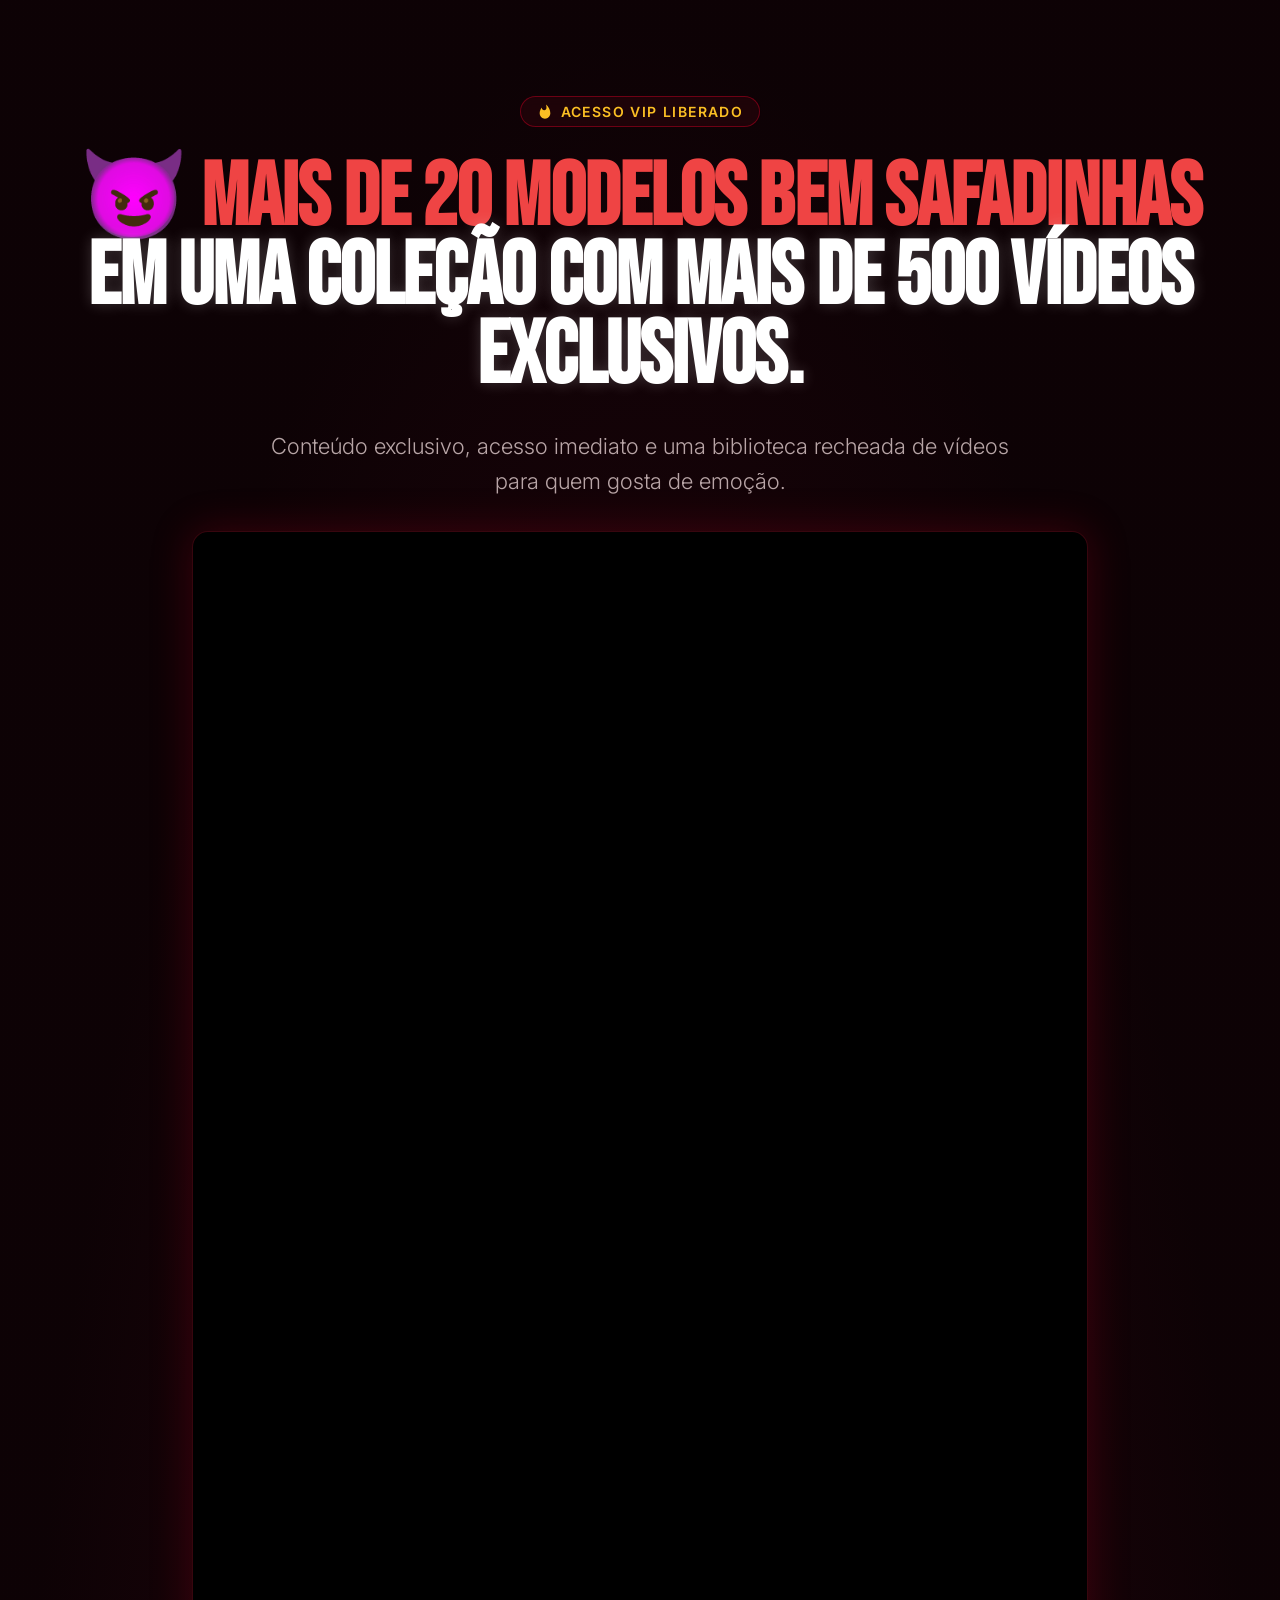
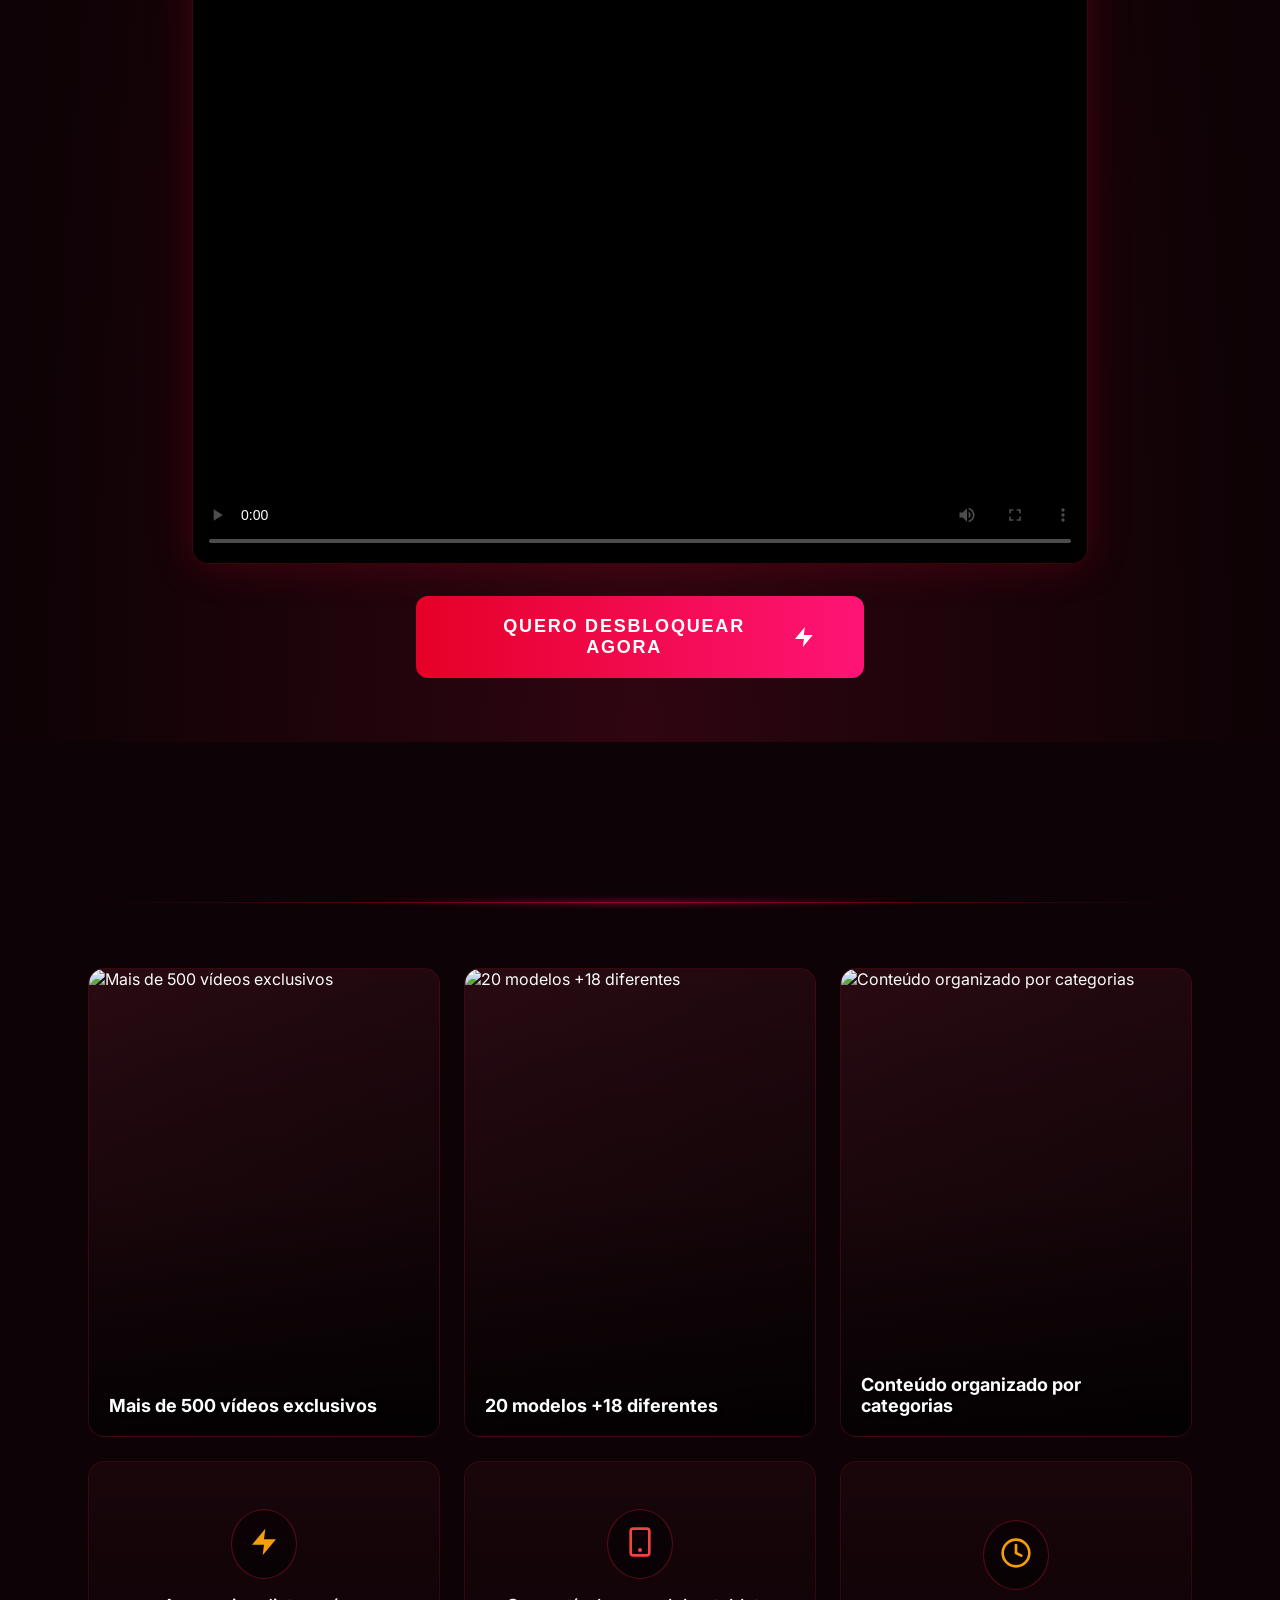
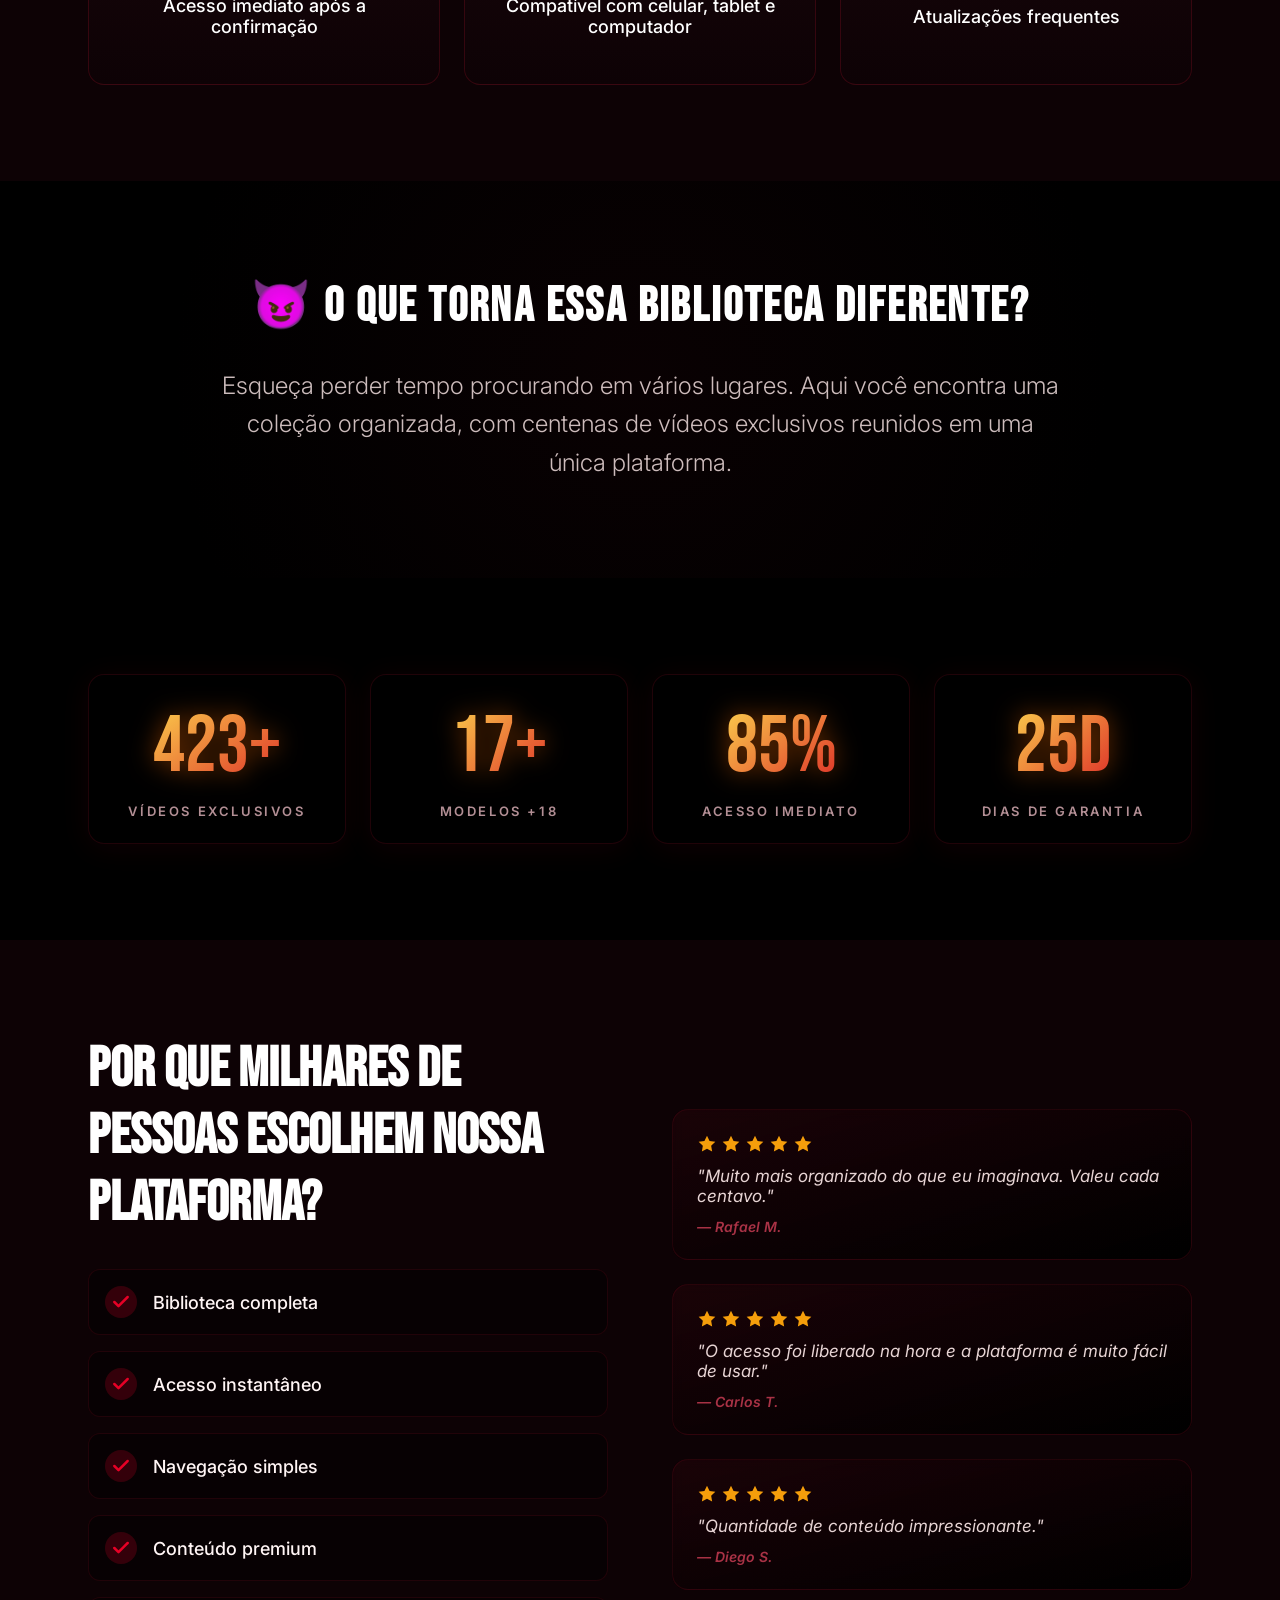
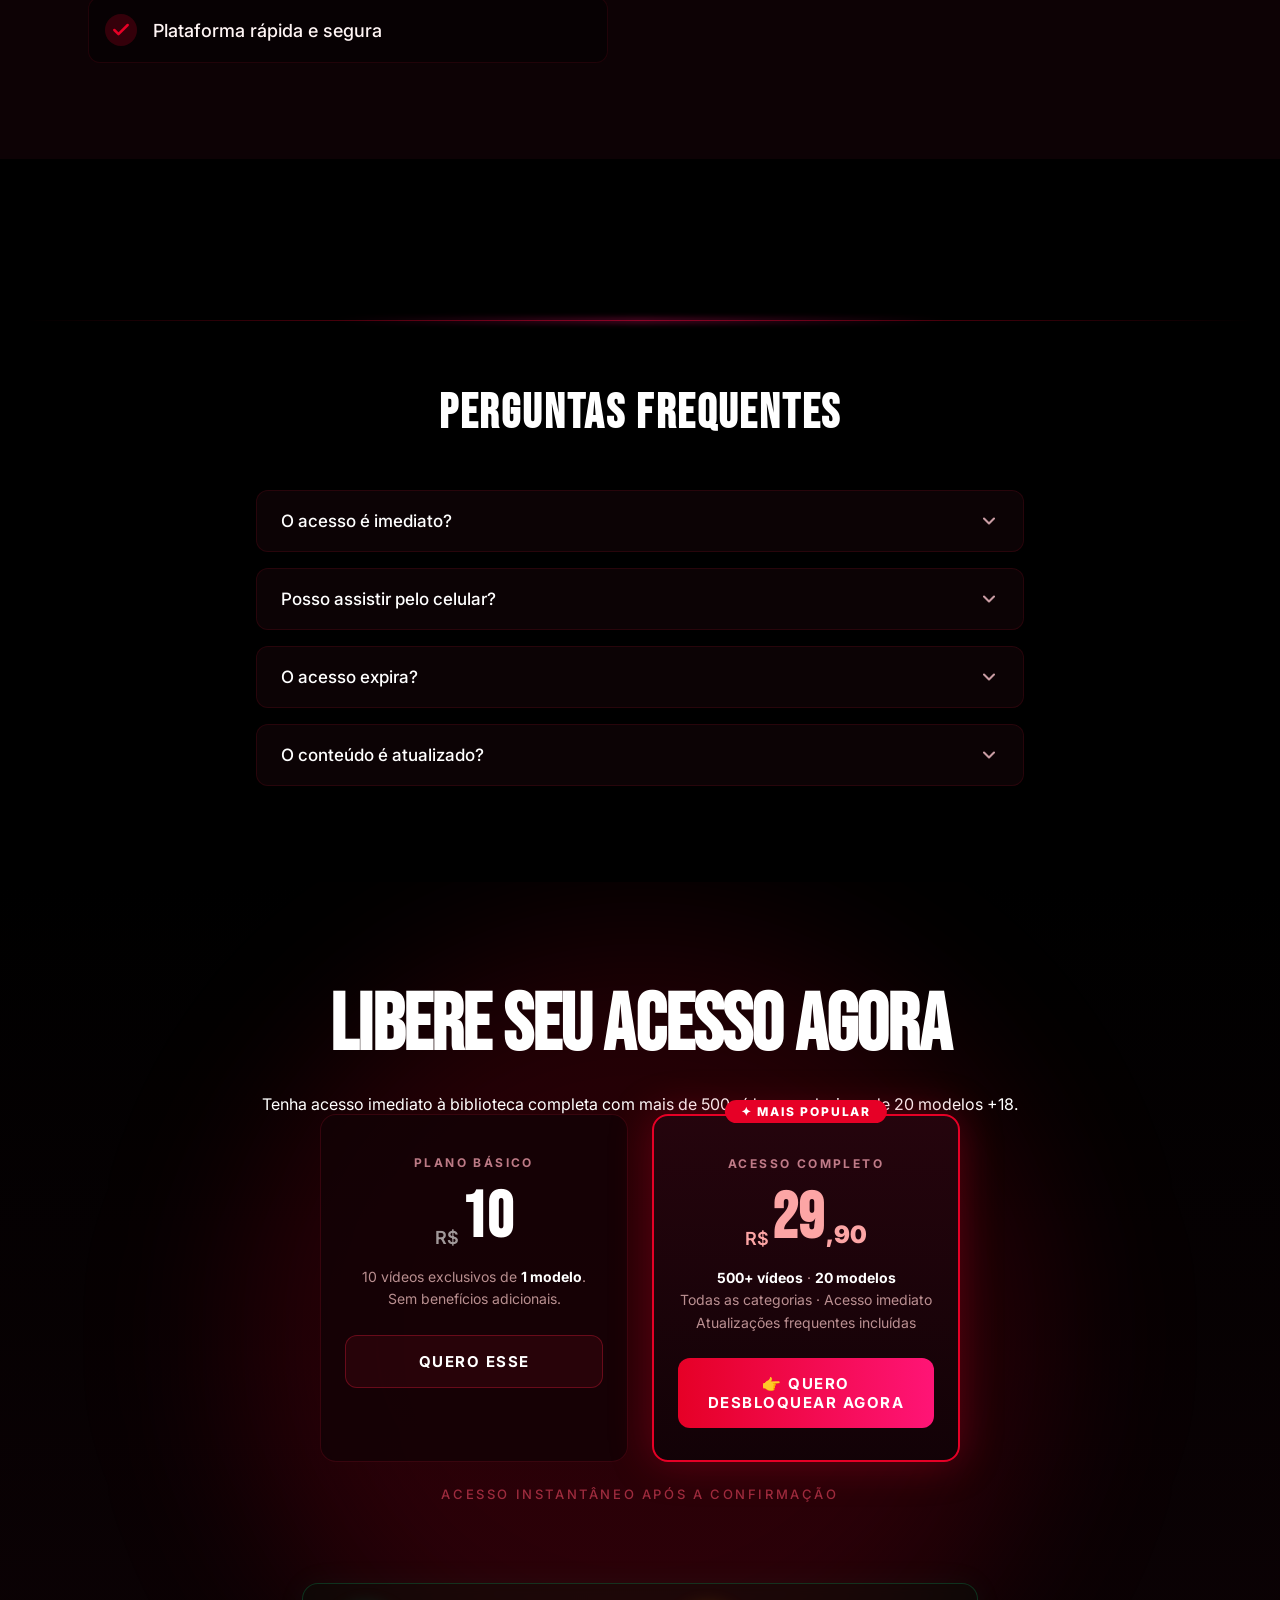
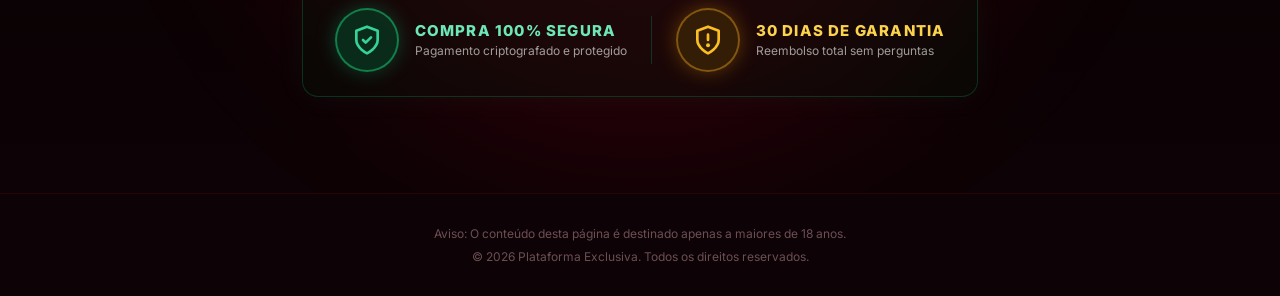
==== commit 3d282103: "Add files via upload" ====
--- a/index.html
+++ b/index.html
@@ -746,7 +746,13 @@
     @media (max-width: 479px) {
       .btn-cta { font-size: 1rem; padding: 1rem 2rem; }
     }
-  </style>
+  <style>
+    .hero-img { width: min(100%, 25rem); }
+    .hero-video-shell { position: relative; overflow: hidden; width: 100%; border: 1px solid hsla(350, 80%, 20%, .6); border-radius: 1rem; background: #000; box-shadow: 0 0 40px rgba(200, 0, 30, .25); }
+    .hero-video { display: block; width: 100%; height: auto; aspect-ratio: 592 / 1080; object-fit: cover; }
+    .feat-card--img { background: linear-gradient(145deg, hsl(344, 60%, 10%), hsl(344, 60%, 4%)); }
+    </style>
+</style>
 </head>
 <body>
 
@@ -774,7 +780,11 @@
 
       <!-- Mockup GIF -->
       <div class="hero-img">
-        <img src="attached_assets/vsl-inicial-homem_1785276943010.gif" alt="Prévia do conteúdo exclusivo" loading="lazy" />
+        <div class="hero-video-shell">
+      <video class="hero-video" autoplay loop playsinline controls preload="auto" poster="media/exclusive-library-hero-poster.jpg" aria-label="Prévia do conteúdo exclusivo">
+        <source src="media/exclusive-library-hero.mp4" type="video/mp4" />
+      </video>
+    </div>
       </div>
 
       <!-- CTA -->
@@ -796,21 +806,21 @@
 
         <!-- Card with image: 500 videos -->
         <div class="feat-card feat-card--img anim-hidden" data-anim="fade-up" data-delay="0">
-          <img src="attached_assets/blurred-image_(2)_1785276982855.png" alt="Mais de 500 vídeos exclusivos" loading="lazy" />
+          <img src="media/catalog-original-1.png" alt="Mais de 500 vídeos exclusivos" loading="lazy" />
           <div class="overlay"></div>
           <div class="label"><h3>Mais de 500 vídeos exclusivos</h3></div>
         </div>
 
         <!-- Card with image: 20 modelos -->
         <div class="feat-card feat-card--img anim-hidden" data-anim="fade-up" data-delay="100">
-          <img src="attached_assets/blurred-image_1785276982855.png" alt="20 modelos +18 diferentes" loading="lazy" />
+          <img src="media/catalog-original-2.png" alt="20 modelos +18 diferentes" loading="lazy" />
           <div class="overlay"></div>
           <div class="label"><h3>20 modelos +18 diferentes</h3></div>
         </div>
 
         <!-- Card with image: categorias -->
         <div class="feat-card feat-card--img anim-hidden" data-anim="fade-up" data-delay="200">
-          <img src="attached_assets/blurred-image_(1)_1785276982855.png" alt="Conteúdo organizado por categorias" loading="lazy" />
+          <img src="media/catalog-original-3.png" alt="Conteúdo organizado por categorias" loading="lazy" />
           <div class="overlay"></div>
           <div class="label"><h3>Conteúdo organizado por categorias</h3></div>
         </div>
@@ -1001,7 +1011,7 @@
               <span class="val" style="color:#fff">10</span>
             </div>
             <p class="plan-desc">10 vídeos exclusivos de <strong>1 modelo</strong>.<br>Sem benefícios adicionais.</p>
-            <a href="https://link.syncpayments.com.br/831j6m" target="_blank" rel="noopener noreferrer" class="btn-plan btn-plan--basic">
+            <a href="https://link.syncpayments.com.br/G3ho3q" target="_blank" rel="noopener noreferrer" class="btn-plan btn-plan--basic">
               QUERO ESSE
             </a>
           </div>
@@ -1016,7 +1026,7 @@
               <span class="dec">,90</span>
             </div>
             <p class="plan-desc"><strong>500+ vídeos</strong> · <strong>20 modelos</strong><br>Todas as categorias · Acesso imediato<br>Atualizações frequentes incluídas</p>
-            <a href="https://link.syncpayments.com.br/7YeHCi" target="_blank" rel="noopener noreferrer" class="btn-plan btn-plan--full">
+            <a href="https://link.syncpayments.com.br/OrBP8C" target="_blank" rel="noopener noreferrer" class="btn-plan btn-plan--full">
               👉 QUERO DESBLOQUEAR AGORA
             </a>
           </div>
@@ -1091,24 +1101,6 @@
       }
     })();
 
-    /* ── Hero parallax on scroll ── */
-    const heroInner = document.querySelector('.hero-inner');
-    let ticking = false;
-    function onScroll() {
-      if (!ticking) {
-        requestAnimationFrame(() => {
-          const sy = window.scrollY;
-          const vh = window.innerHeight;
-          const prog = Math.min(sy / (vh * 0.2), 1);
-          heroInner.style.transform = `translateY(${prog * 80}px)`;
-          heroInner.style.opacity   = String(Math.max(0, 1 - prog / 0.8));
-          ticking = false;
-        });
-        ticking = true;
-      }
-    }
-    window.addEventListener('scroll', onScroll, { passive: true });
-
     /* ── Scroll-reveal via IntersectionObserver ── */
     const observer = new IntersectionObserver((entries) => {
       entries.forEach(entry => {
@@ -1161,6 +1153,11 @@
         if (!isOpen) item.classList.add('open');
       });
     });
-  </script>
-</body>
+  
+      document.querySelectorAll('video').forEach((video) => {
+        video.volume = 1;
+        video.play().catch(() => { video.controls = true; });
+      });
+    </script>
+    </body>
 </html>
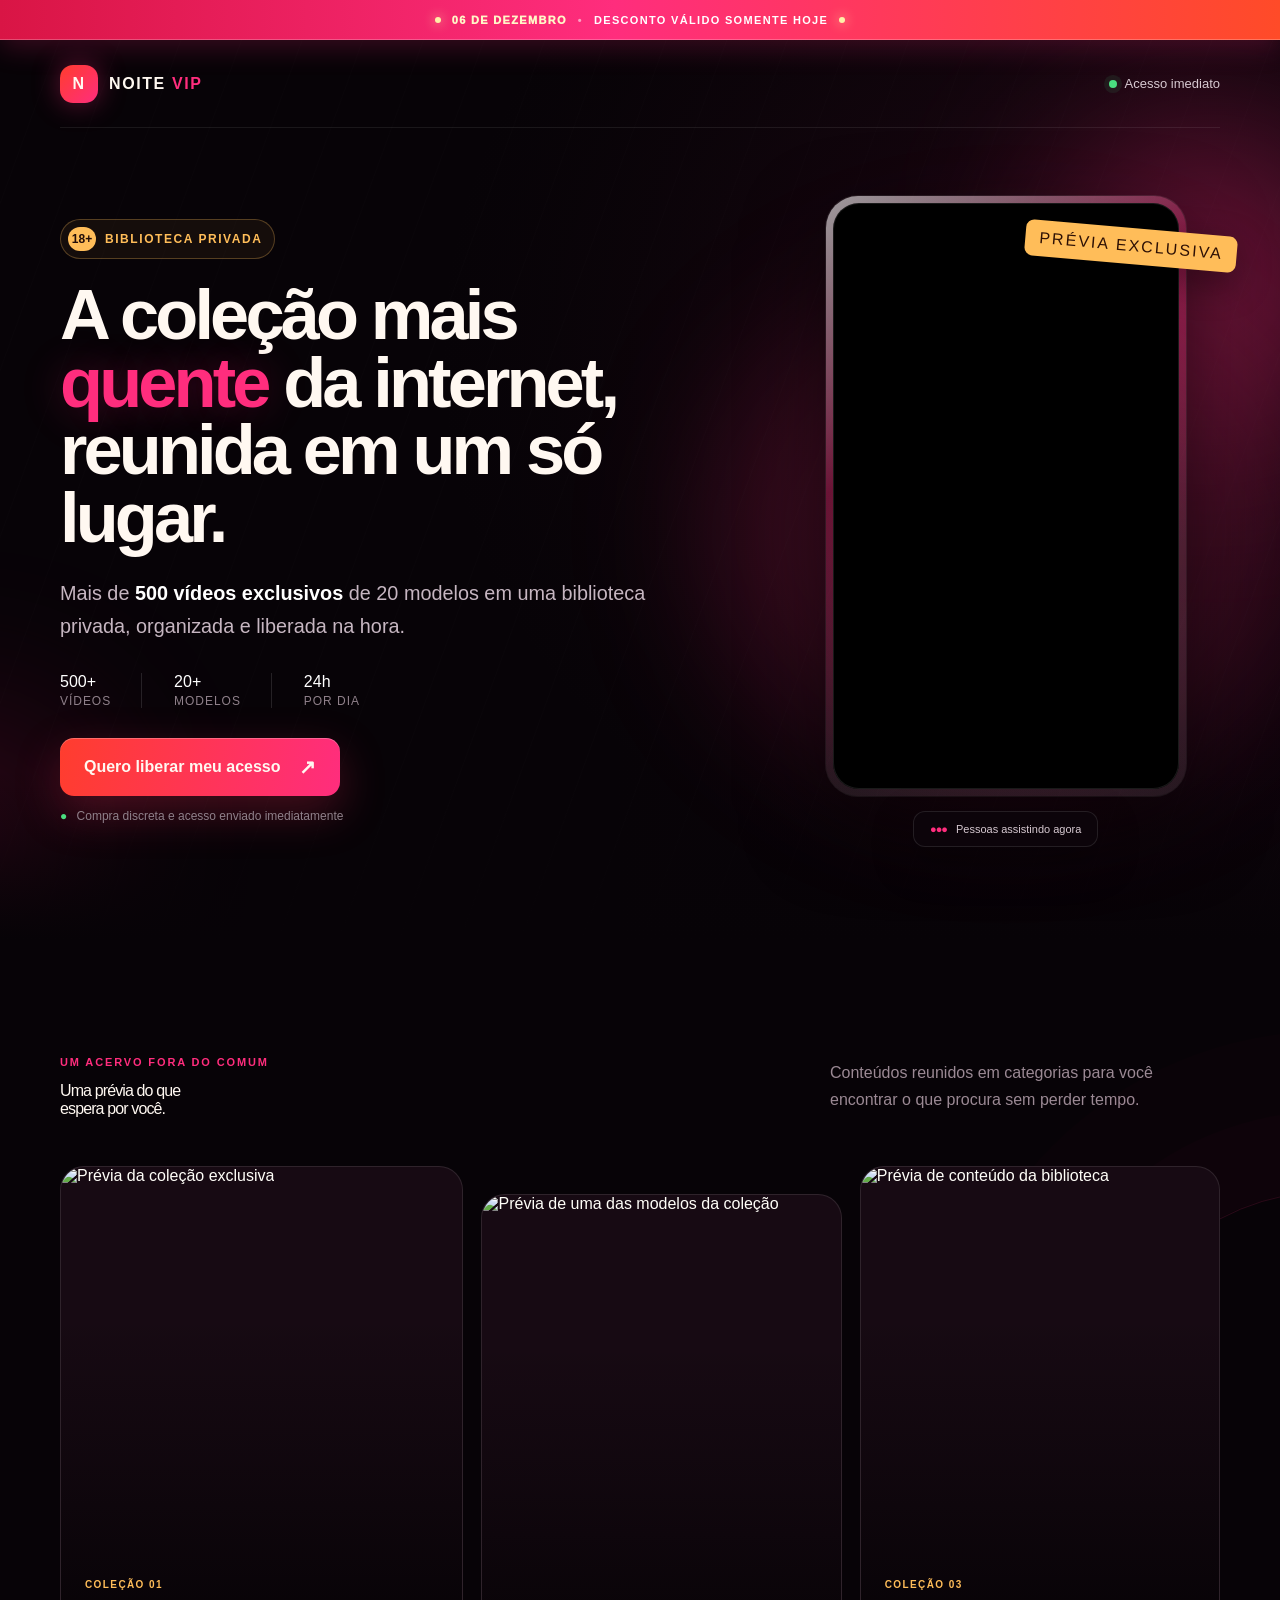
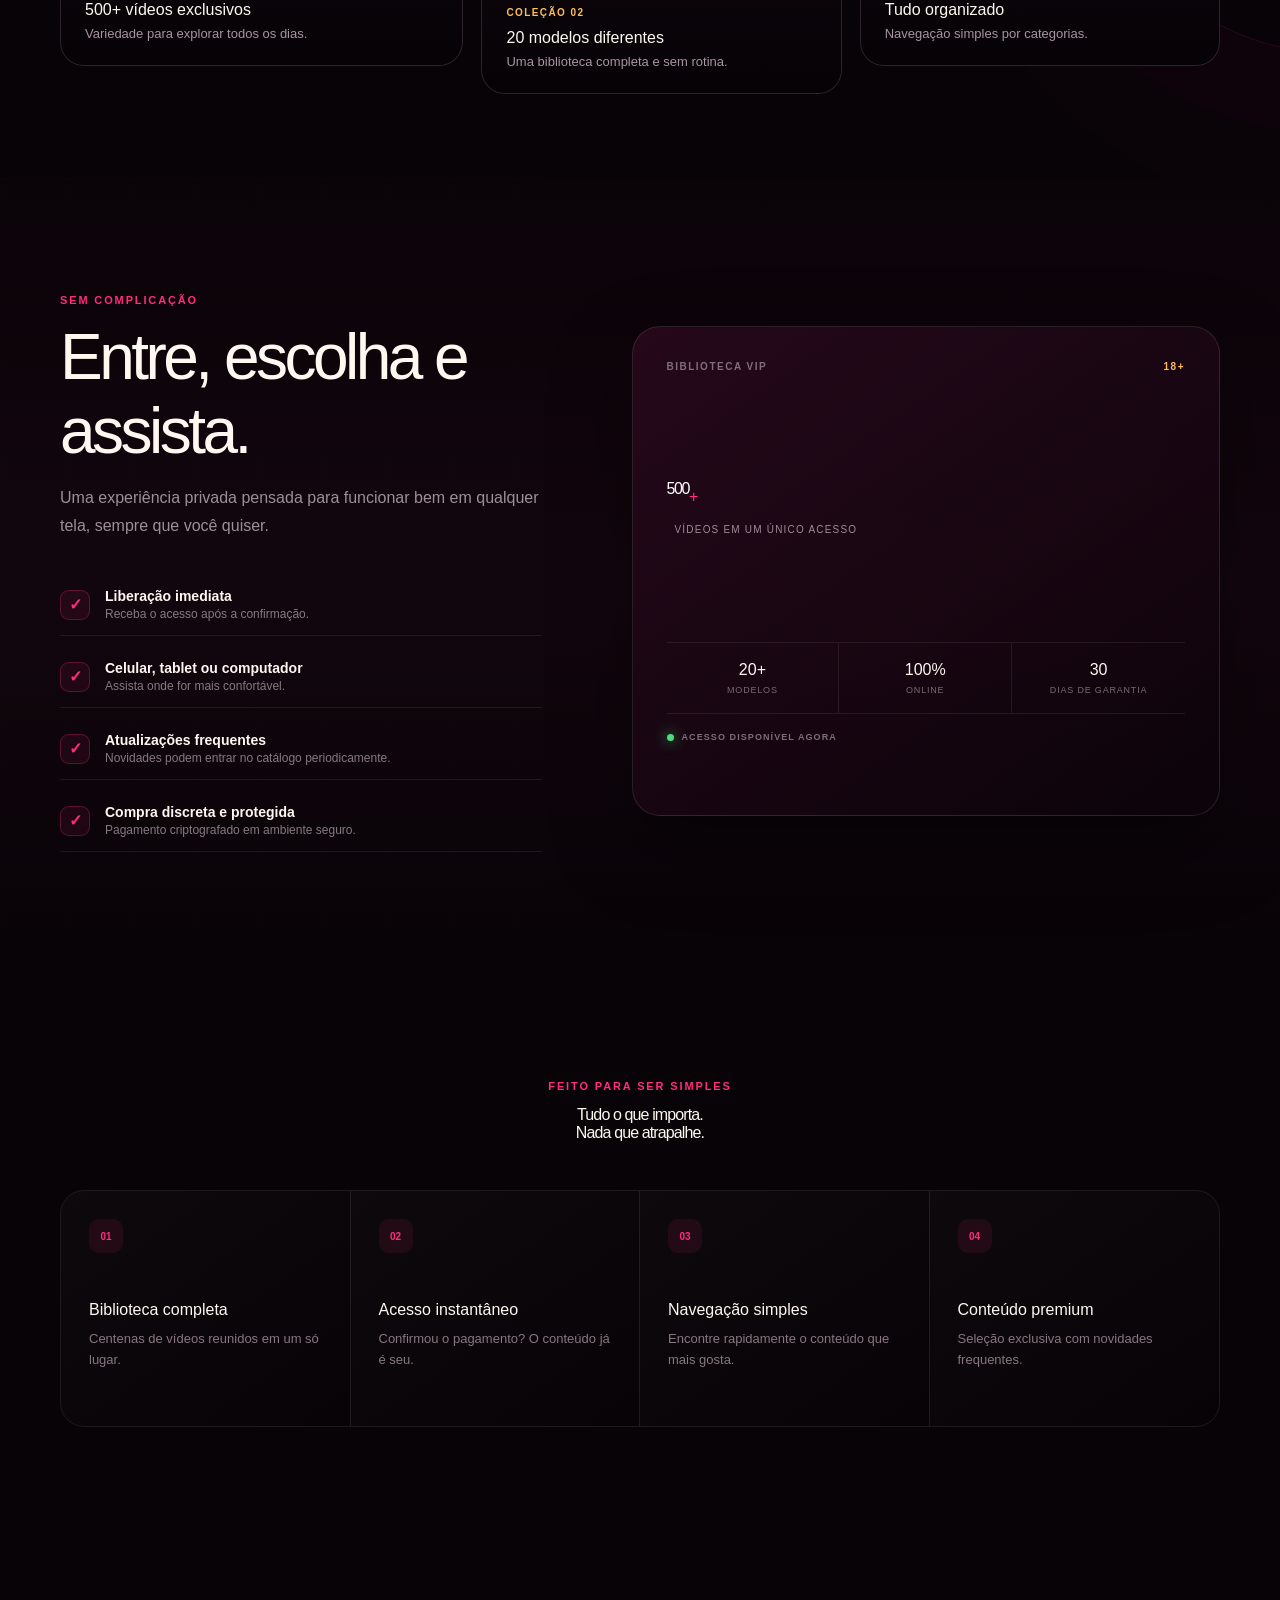
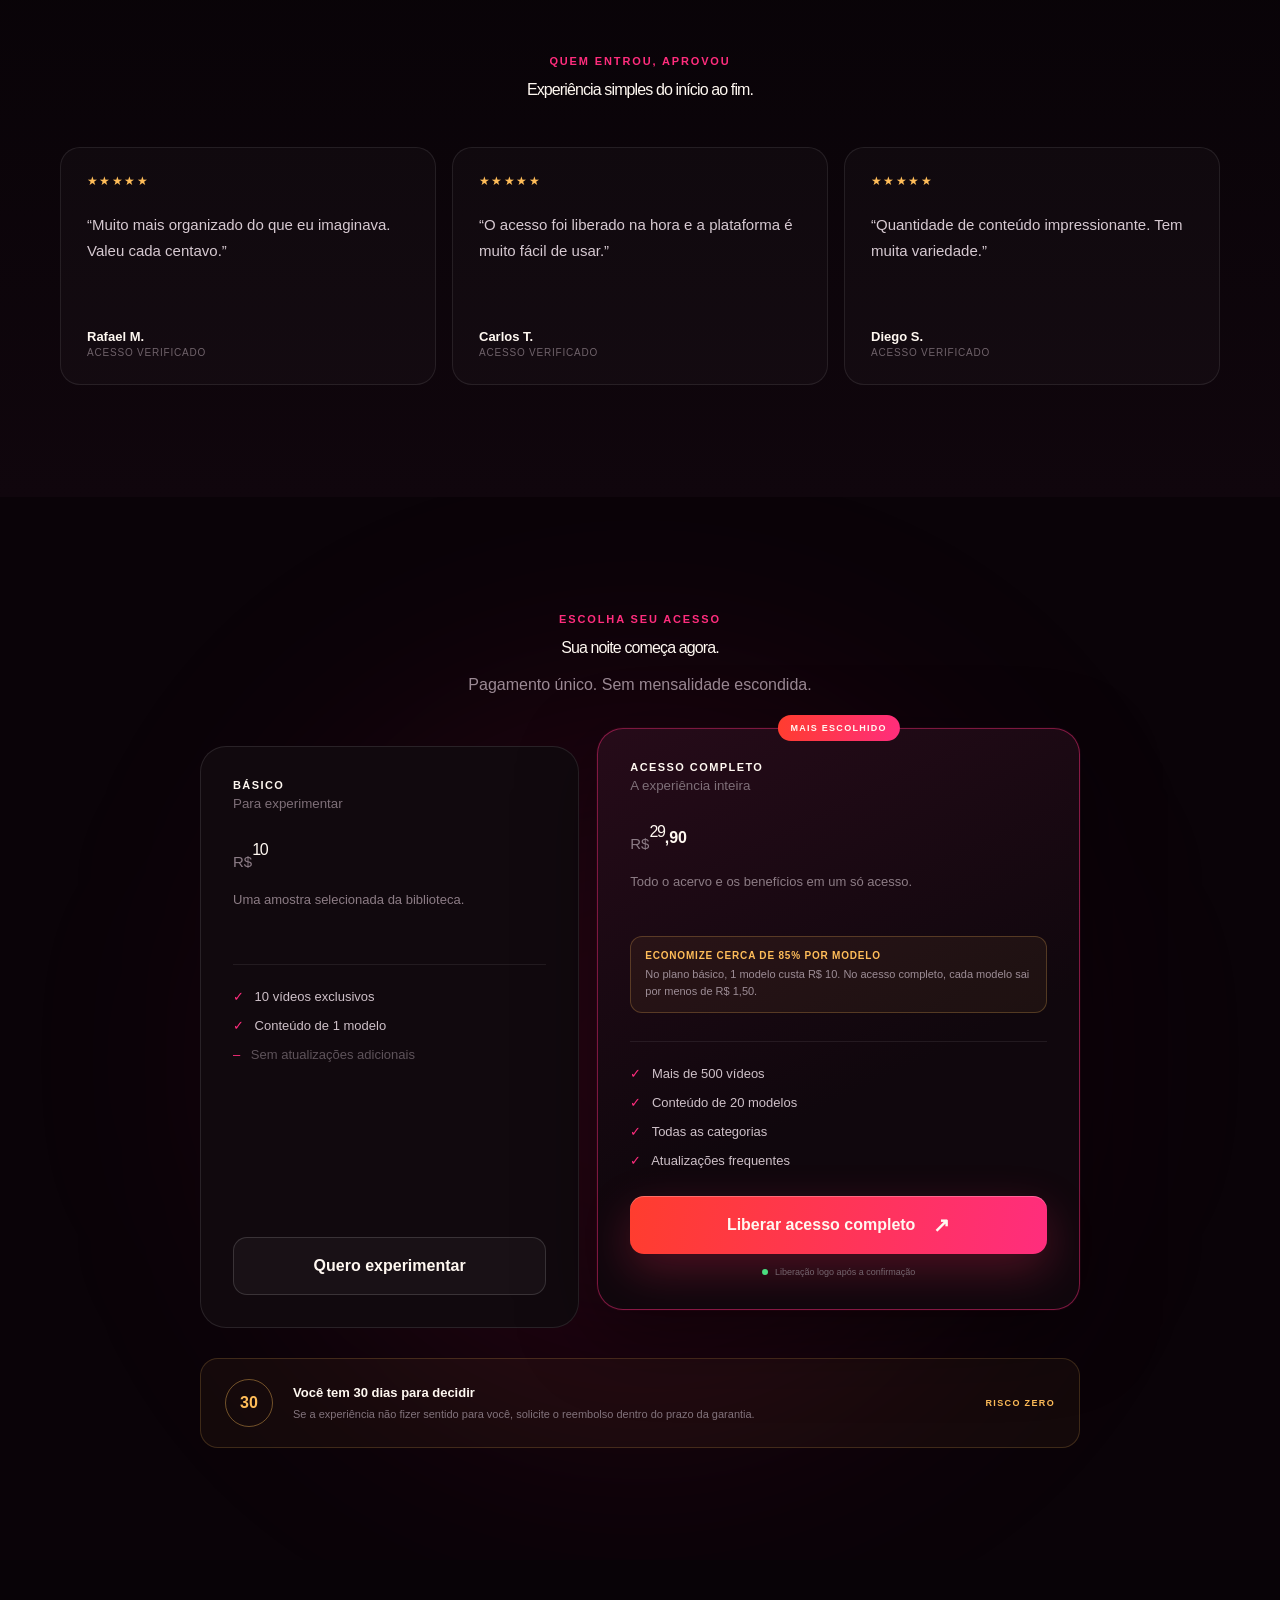
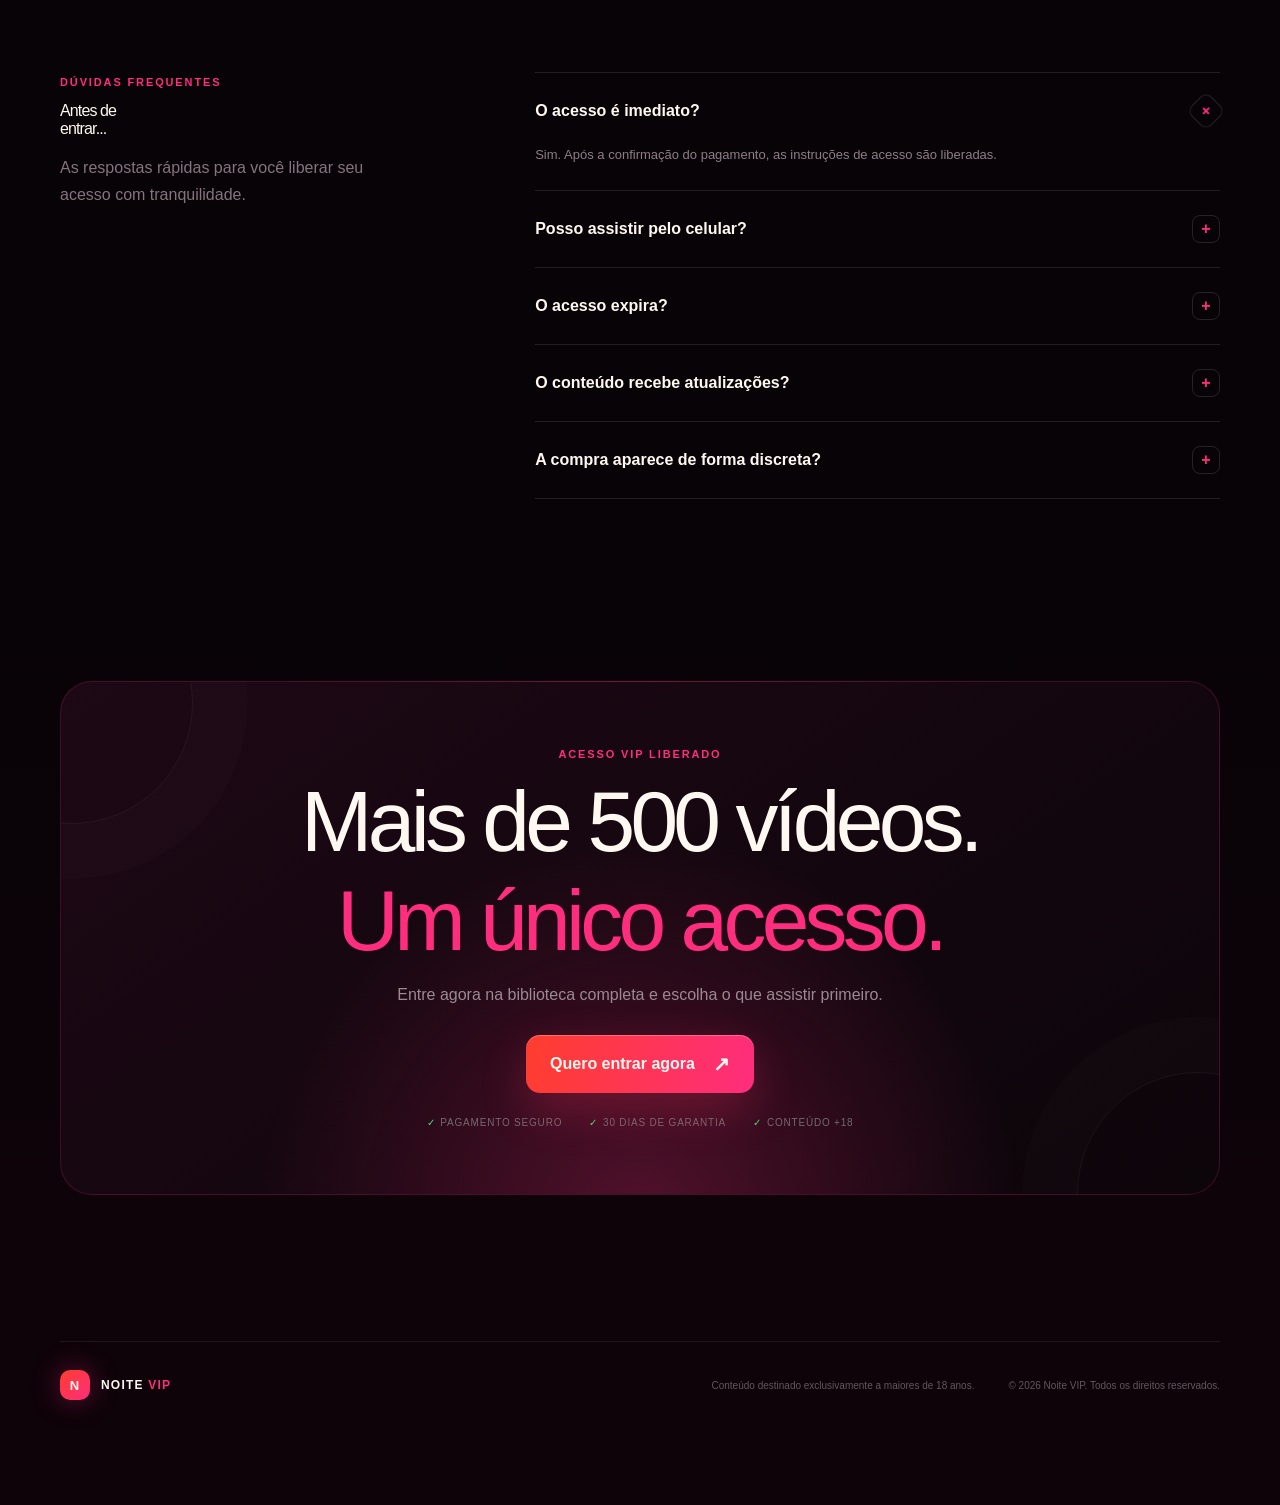
==== commit c7cc1e58: "Add files via upload" ====
--- a/index.html
+++ b/index.html
@@ -1,1163 +1,19 @@
-<!DOCTYPE html>
+<!doctype html>
 <html lang="pt-BR">
 <head>
-  <meta charset="UTF-8" />
-  <meta name="viewport" content="width=device-width, initial-scale=1.0" />
-  <title>Biblioteca Exclusiva +18 — Acesso VIP</title>
-  <link rel="preconnect" href="https://fonts.googleapis.com" />
-  <link rel="preconnect" href="https://fonts.gstatic.com" crossorigin />
-  <link href="https://fonts.googleapis.com/css2?family=Bebas+Neue&family=Inter:wght@400;500;600;700;800&display=swap" rel="stylesheet" />
-  <style>
-    /* ─── RESET & BASE ────────────────────────────────────────────────── */
-    *, *::before, *::after { box-sizing: border-box; margin: 0; padding: 0; }
-
-    :root {
-      --bg:        hsl(344, 73%, 3%);
-      --card:      hsl(344, 60%, 6%);
-      --border:    hsl(350, 80%, 20%);
-      --primary:   hsl(350, 100%, 45%);   /* #e60026 */
-      --accent:    hsl(335, 100%, 54%);   /* #ff1478 */
-      --muted-fg:  hsl(350, 30%, 70%);
-      --font-sans: 'Inter', sans-serif;
-      --font-disp: 'Bebas Neue', sans-serif;
-    }
-
-    html { scroll-behavior: smooth; }
-
-    body {
-      font-family: var(--font-sans);
-      background: var(--bg);
-      color: #fff;
-      overflow-x: hidden;
-      -webkit-font-smoothing: antialiased;
-    }
-
-    ::selection { background: var(--primary); color: #fff; }
-
-    img { display: block; max-width: 100%; }
-    a { text-decoration: none; color: inherit; }
-
-    /* ─── UTILITY ─────────────────────────────────────────────────────── */
-    .container { width: 100%; max-width: 72rem; margin: 0 auto; padding: 0 1.5rem; }
-    .container--narrow { max-width: 48rem; }
-    .container--mid    { max-width: 56rem; }
-
-    .font-disp { font-family: var(--font-disp); }
-    .upper { text-transform: uppercase; }
-
-    /* ─── KEYFRAMES ───────────────────────────────────────────────────── */
-    @keyframes ember-rise {
-      0%   { transform: translateY(0) translateX(0);   opacity: 0; }
-      10%  { opacity: .9; }
-      85%  { opacity: .5; }
-      100% { transform: translateY(-130vh) translateX(var(--dx)); opacity: 0; }
-    }
-
-    @keyframes pulse-glow {
-      0%, 100% { box-shadow: 0 0 15px 2px rgba(204,0,34,.6), inset 0 0 10px rgba(255,107,0,.3); }
-      50%       { box-shadow: 0 0 30px 8px rgba(255,20,102,.9), inset 0 0 20px rgba(255,107,0,.6); }
-    }
-
-    @keyframes fade-up {
-      from { opacity: 0; transform: translateY(28px); }
-      to   { opacity: 1; transform: translateY(0); }
-    }
-
-    @keyframes fade-in {
-      from { opacity: 0; }
-      to   { opacity: 1; }
-    }
-
-    @keyframes slide-left {
-      from { opacity: 0; transform: translateX(-40px); }
-      to   { opacity: 1; transform: translateX(0); }
-    }
-
-    @keyframes slide-right {
-      from { opacity: 0; transform: translateX(40px); }
-      to   { opacity: 1; transform: translateX(0); }
-    }
-
-    @keyframes scale-in {
-      from { opacity: 0; transform: scale(.92); }
-      to   { opacity: 1; transform: scale(1); }
-    }
-
-    @keyframes hero-parallax {
-      to { transform: translateY(var(--parallax-y, 0px)); opacity: var(--parallax-o, 1); }
-    }
-
-    .anim-hidden { opacity: 0; }
-    .anim-visible { animation-fill-mode: both; animation-duration: .6s; animation-timing-function: ease-out; }
-    .anim-fade-up     { animation-name: fade-up; }
-    .anim-fade-in     { animation-name: fade-in; }
-    .anim-slide-left  { animation-name: slide-left; }
-    .anim-slide-right { animation-name: slide-right; }
-    .anim-scale-in    { animation-name: scale-in; }
-
-    /* ─── EMBERS ──────────────────────────────────────────────────────── */
-    #embers {
-      position: absolute;
-      inset: 0;
-      overflow: hidden;
-      pointer-events: none;
-      z-index: 0;
-    }
-    #embers::before {
-      content: '';
-      position: absolute;
-      inset: 0;
-      background: radial-gradient(ellipse at bottom, hsl(344,80%,12%) 0%, var(--bg) 70%);
-      opacity: .8;
-    }
-    .ember {
-      position: absolute;
-      bottom: -10%;
-      border-radius: 50%;
-      background: linear-gradient(to top, #ef4444, #fbbf24);
-      filter: blur(1px);
-      opacity: 0;
-      animation: ember-rise linear infinite;
-    }
-
-    /* ─── GLOWING DIVIDER ─────────────────────────────────────────────── */
-    .glow-divider {
-      position: relative;
-      width: 100%;
-      height: 2px;
-      display: flex;
-      align-items: center;
-      justify-content: center;
-      margin: 4rem 0;
-      opacity: .6;
-    }
-    .glow-divider::before {
-      content: '';
-      position: absolute;
-      width: 100%;
-      height: 1px;
-      background: linear-gradient(to right, transparent, var(--primary), transparent);
-    }
-    .glow-divider::after {
-      content: '';
-      position: absolute;
-      width: 50%;
-      height: 3px;
-      background: linear-gradient(to right, transparent, var(--accent), transparent);
-      filter: blur(3px);
-    }
-
-    /* ─── HERO ────────────────────────────────────────────────────────── */
-    #hero {
-      position: relative;
-      min-height: 90vh;
-      display: flex;
-      flex-direction: column;
-      align-items: center;
-      justify-content: center;
-      padding: 6rem 1.5rem 4rem;
-      overflow: hidden;
-    }
-
-    .hero-inner {
-      position: relative;
-      z-index: 10;
-      width: 100%;
-      max-width: 72rem;
-      margin: 0 auto;
-      display: flex;
-      flex-direction: column;
-      align-items: center;
-      text-align: center;
-      gap: 2rem;
-    }
-
-    .hero-tag {
-      display: inline-flex;
-      align-items: center;
-      gap: .5rem;
-      padding: .375rem 1rem;
-      border-radius: 999px;
-      background: hsla(350,80%,10%,.5);
-      border: 1px solid hsla(350,100%,45%,.4);
-      color: #fbbf24;
-      font-weight: 600;
-      font-size: .875rem;
-      letter-spacing: .1em;
-      text-transform: uppercase;
-      backdrop-filter: blur(6px);
-      animation: fade-up .6s ease-out both;
-    }
-    .hero-tag svg { width: 1rem; height: 1rem; animation: pulse-glow 2s infinite; }
-
-    .hero-h1 {
-      font-family: var(--font-disp);
-      font-size: clamp(2.5rem, 8vw, 5.5rem);
-      line-height: .9;
-      letter-spacing: -.01em;
-      text-transform: uppercase;
-      animation: scale-in .8s .2s ease-out both;
-    }
-    .hero-h1 .red  { color: #ef4444; }
-    .hero-h1 .white{ color: #fff; text-shadow: 0 0 15px rgba(255,255,255,.2); }
-
-    .hero-sub {
-      font-size: clamp(1rem, 2vw, 1.375rem);
-      color: hsla(0,100%,96%,.7);
-      max-width: 48rem;
-      font-weight: 300;
-      line-height: 1.6;
-      animation: fade-in .8s .4s both;
-    }
-
-    .hero-img {
-      width: 100%;
-      max-width: 56rem;
-      animation: fade-up .8s .5s both;
-    }
-    .hero-img img {
-      width: 100%;
-      border-radius: 1rem;
-      box-shadow: 0 0 40px rgba(200,0,30,.25);
-      border: 1px solid hsla(350,80%,20%,.6);
-    }
-
-    .btn-cta {
-      position: relative;
-      display: inline-flex;
-      align-items: center;
-      justify-content: center;
-      gap: .75rem;
-      padding: 1.25rem 3rem;
-      background: linear-gradient(to right, var(--primary), var(--accent));
-      color: #fff;
-      font-weight: 700;
-      font-size: 1.125rem;
-      text-transform: uppercase;
-      letter-spacing: .1em;
-      border-radius: .75rem;
-      border: none;
-      cursor: pointer;
-      overflow: hidden;
-      transition: transform .15s;
-      animation: pulse-glow 2s cubic-bezier(.4,0,.6,1) infinite, fade-up .8s .8s both;
-      width: 100%;
-      max-width: 28rem;
-    }
-    .btn-cta:active { transform: scale(.95); }
-    .btn-cta .shine {
-      position: absolute;
-      inset: 0;
-      background: rgba(255,255,255,.2);
-      transform: translateY(100%);
-      transition: transform .3s ease;
-    }
-    .btn-cta:hover .shine { transform: translateY(0); }
-    .btn-cta span { position: relative; z-index: 1; display: flex; align-items: center; gap: .5rem; }
-
-    /* ─── SECTION COMMON ──────────────────────────────────────────────── */
-    section { padding: 6rem 1.5rem; }
-
-    /* ─── FEATURES ────────────────────────────────────────────────────── */
-    #features { position: relative; z-index: 10; background: var(--bg); }
-
-    .features-grid {
-      display: grid;
-      grid-template-columns: 1fr;
-      gap: 1.5rem;
-    }
-    @media (min-width: 640px) {
-      .features-grid { grid-template-columns: repeat(2, 1fr); }
-    }
-    @media (min-width: 1024px) {
-      .features-grid { grid-template-columns: repeat(3, 1fr); }
-    }
-
-    .feat-card {
-      position: relative;
-      border-radius: 1rem;
-      border: 1px solid hsla(350,80%,20%,.5);
-      overflow: hidden;
-      transition: border-color .25s;
-    }
-    .feat-card:hover { border-color: hsla(350,100%,45%,.5); }
-
-    .feat-card--img { aspect-ratio: 3/4; }
-    .feat-card--img img {
-      position: absolute;
-      inset: 0;
-      width: 100%;
-      height: 100%;
-      object-fit: cover;
-      transition: transform .5s ease;
-    }
-    .feat-card--img:hover img { transform: scale(1.05); }
-    .feat-card--img .overlay {
-      position: absolute;
-      inset: 0;
-      background: linear-gradient(to top, rgba(0,0,0,.8) 0%, rgba(0,0,0,.2) 50%, transparent 100%);
-    }
-    .feat-card--img .label {
-      position: absolute;
-      bottom: 0; left: 0; right: 0;
-      padding: 1.25rem;
-    }
-    .feat-card--img .label h3 {
-      font-size: 1.125rem;
-      font-weight: 700;
-      color: #fff;
-      text-shadow: 0 1px 4px rgba(0,0,0,.8);
-    }
-
-    .feat-card--icon {
-      background: linear-gradient(to bottom, var(--card), var(--bg));
-      min-height: 14rem;
-    }
-    .feat-card--icon .inner {
-      position: relative;
-      z-index: 1;
-      display: flex;
-      flex-direction: column;
-      align-items: center;
-      text-align: center;
-      gap: 1rem;
-      padding: 2rem 1.5rem;
-      height: 100%;
-      justify-content: center;
-    }
-    .icon-wrap {
-      padding: 1rem;
-      border-radius: 50%;
-      background: rgba(0,0,0,.5);
-      border: 1px solid var(--border);
-      transition: border-color .25s, box-shadow .25s;
-    }
-    .feat-card--icon:hover .icon-wrap {
-      border-color: hsla(350,100%,45%,.4);
-      box-shadow: 0 0 20px rgba(204,0,34,.3);
-    }
-    .icon-wrap svg { width: 2rem; height: 2rem; }
-    .icon-red    { color: #ef4444; }
-    .icon-amber  { color: #f59e0b; }
-    .feat-card--icon h3 {
-      font-size: 1.125rem;
-      font-weight: 500;
-      color: #fff;
-      transition: color .25s;
-    }
-    .feat-card--icon:hover h3 { color: #fecaca; }
-
-    /* ─── WHY DIFFERENT ───────────────────────────────────────────────── */
-    #why-different {
-      position: relative;
-      background: #000;
-      overflow: hidden;
-    }
-    #why-different .radial-bg {
-      position: absolute;
-      inset: 0;
-      background: radial-gradient(circle at center, hsla(350,80%,10%,.2) 0%, transparent 70%);
-    }
-    #why-different .inner {
-      position: relative;
-      text-align: center;
-      max-width: 56rem;
-      margin: 0 auto;
-    }
-    #why-different h2 {
-      font-family: var(--font-disp);
-      font-size: clamp(2rem, 5vw, 3rem);
-      color: #fff;
-      margin-bottom: 2rem;
-      text-transform: uppercase;
-      letter-spacing: .05em;
-    }
-    #why-different p {
-      font-size: clamp(1.125rem, 2vw, 1.5rem);
-      color: hsla(0,100%,96%,.8);
-      font-weight: 300;
-      line-height: 1.6;
-    }
-
-    /* ─── WHY CHOOSE + TESTIMONIALS ───────────────────────────────────── */
-    #social-proof { position: relative; z-index: 10; background: var(--bg); }
-
-    .two-col {
-      display: grid;
-      gap: 4rem;
-    }
-    @media (min-width: 1024px) {
-      .two-col { grid-template-columns: 1fr 1fr; align-items: center; }
-    }
-
-    .why-choose h2 {
-      font-family: var(--font-disp);
-      font-size: clamp(2rem, 5vw, 3.5rem);
-      color: #fff;
-      text-transform: uppercase;
-      margin-bottom: 2rem;
-    }
-    .check-list { display: flex; flex-direction: column; gap: 1rem; }
-    .check-item {
-      display: flex;
-      align-items: center;
-      gap: 1rem;
-      padding: 1rem;
-      border-radius: .75rem;
-      background: rgba(0,0,0,.4);
-      border: 1px solid hsla(350,80%,20%,.3);
-      transition: border-color .25s;
-    }
-    .check-item:hover { border-color: hsla(350,100%,45%,.4); }
-    .check-icon {
-      flex-shrink: 0;
-      width: 2rem; height: 2rem;
-      border-radius: 50%;
-      background: hsla(350,100%,45%,.2);
-      display: flex; align-items: center; justify-content: center;
-    }
-    .check-icon svg { width: 1.25rem; height: 1.25rem; color: var(--primary); }
-    .check-item span { font-size: 1.125rem; color: hsl(0,100%,98%); font-weight: 500; }
-
-    .testimonials { display: flex; flex-direction: column; gap: 1.5rem; }
-    .testimonial {
-      padding: 1.5rem;
-      background: linear-gradient(to bottom right, hsla(350,80%,10%,.4), #000);
-      border-radius: 1rem;
-      border: 1px solid hsla(350,80%,20%,.35);
-      backdrop-filter: blur(6px);
-    }
-    .stars { display: flex; gap: .25rem; margin-bottom: .75rem; }
-    .stars svg { width: 1.25rem; height: 1.25rem; fill: #f59e0b; color: #f59e0b; }
-    .testimonial p { color: hsla(0,100%,96%,.9); font-size: 1.0625rem; font-style: italic; }
-    .testimonial .author { margin-top: .75rem; color: hsla(350,80%,60%,.7); font-size: .875rem; font-weight: 600; }
-
-    /* ─── STATS ───────────────────────────────────────────────────────── */
-    #stats { background: #000; }
-    .stats-grid {
-      display: grid;
-      gap: 1.5rem;
-      grid-template-columns: 1fr;
-    }
-    @media (min-width: 640px) { .stats-grid { grid-template-columns: repeat(2, 1fr); } }
-    @media (min-width: 1024px) { .stats-grid { grid-template-columns: repeat(4, 1fr); } }
-
-    .stat-card {
-      display: flex;
-      flex-direction: column;
-      align-items: center;
-      padding: 1.5rem 1rem;
-      background: rgba(0,0,0,.4);
-      backdrop-filter: blur(8px);
-      border-radius: 1rem;
-      border: 1px solid hsla(350,80%,20%,.35);
-      box-shadow: 0 4px 30px rgba(204,0,34,.08);
-    }
-    .stat-num {
-      font-family: var(--font-disp);
-      font-size: clamp(3rem, 8vw, 5rem);
-      background: linear-gradient(to bottom right, #fcd34d, #dc2626);
-      -webkit-background-clip: text;
-      -webkit-text-fill-color: transparent;
-      background-clip: text;
-      filter: drop-shadow(0 0 12px rgba(255,107,0,.5));
-    }
-    .stat-lbl {
-      font-size: .8125rem;
-      font-weight: 600;
-      text-transform: uppercase;
-      letter-spacing: .2em;
-      color: hsla(350,100%,90%,.7);
-      margin-top: .5rem;
-      text-align: center;
-    }
-
-    /* ─── FAQ ─────────────────────────────────────────────────────────── */
-    #faq { background: #000; }
-    #faq h2 {
-      font-family: var(--font-disp);
-      font-size: clamp(2rem, 5vw, 3rem);
-      text-align: center;
-      color: #fff;
-      text-transform: uppercase;
-      letter-spacing: .05em;
-      margin-bottom: 3rem;
-    }
-    .faq-list { display: flex; flex-direction: column; gap: 1rem; max-width: 48rem; margin: 0 auto; }
-    .faq-item {
-      border: 1px solid hsla(350,80%,20%,.35);
-      background: hsla(344,60%,6%,.5);
-      border-radius: .75rem;
-      overflow: hidden;
-      transition: border-color .25s;
-    }
-    .faq-item.open { border-color: hsla(350,100%,45%,.5); }
-    .faq-trigger {
-      width: 100%;
-      display: flex;
-      align-items: center;
-      justify-content: space-between;
-      gap: 1rem;
-      padding: 1.25rem 1.5rem;
-      background: none;
-      border: none;
-      cursor: pointer;
-      color: #fff;
-      font-size: 1.0625rem;
-      font-weight: 500;
-      text-align: left;
-      transition: color .2s;
-      font-family: var(--font-sans);
-    }
-    .faq-trigger:hover { color: var(--primary); }
-    .faq-trigger svg {
-      flex-shrink: 0;
-      width: 1.25rem; height: 1.25rem;
-      color: var(--muted-fg);
-      transition: transform .3s, color .2s;
-    }
-    .faq-item.open .faq-trigger svg { transform: rotate(180deg); color: var(--primary); }
-    .faq-body {
-      max-height: 0;
-      overflow: hidden;
-      transition: max-height .3s ease, padding .3s ease;
-    }
-    .faq-item.open .faq-body { max-height: 20rem; }
-    .faq-body p {
-      padding: 0 1.5rem 1.5rem;
-      color: hsla(0,100%,90%,.7);
-      font-size: 1rem;
-      line-height: 1.6;
-    }
-
-    /* ─── CHECKOUT / FINAL CTA ────────────────────────────────────────── */
-    #checkout {
-      position: relative;
-      background: linear-gradient(to bottom, #000, var(--bg));
-      overflow: hidden;
-    }
-    .checkout-glow {
-      position: absolute;
-      top: 50%; left: 50%;
-      transform: translate(-50%, -50%);
-      width: 50rem; height: 50rem;
-      background: hsla(350,100%,45%,.15);
-      border-radius: 50%;
-      filter: blur(80px);
-      pointer-events: none;
-    }
-    .checkout-inner {
-      position: relative;
-      text-align: center;
-      max-width: 56rem;
-      margin: 0 auto;
-    }
-    .checkout-inner h2 {
-      font-family: var(--font-disp);
-      font-size: clamp(2.5rem, 8vw, 5rem);
-      color: #fff;
-      text-transform: uppercase;
-      letter-spacing: -.01em;
-      margin-bottom: 1.25rem;
-    }
-    .checkout-inner > p {
-      font-size: clamp(1.0625rem, 2vw, 1.375rem);
-      color: hsla(0,100%,96%,.8);
-      max-width: 36rem;
-      margin: 0 auto 2.5rem;
-      line-height: 1.6;
-    }
-
-    .pricing-grid {
-      display: grid;
-      gap: 1.5rem;
-      max-width: 40rem;
-      margin: 0 auto;
-    }
-    @media (min-width: 580px) { .pricing-grid { grid-template-columns: 1fr 1fr; } }
-
-    .plan {
-      border-radius: 1rem;
-      padding: 2rem 1.5rem;
-      display: flex;
-      flex-direction: column;
-      align-items: center;
-      gap: 1rem;
-      text-align: center;
-    }
-    .plan--basic {
-      border: 1px solid hsla(350,80%,20%,.5);
-      background: hsla(344,80%,4%,.8);
-      backdrop-filter: blur(8px);
-    }
-    .plan--full {
-      position: relative;
-      border: 2px solid var(--primary);
-      background: linear-gradient(to bottom, hsl(344,80%,8%), hsl(344,80%,4%));
-      box-shadow: 0 0 40px rgba(204,0,34,.35);
-    }
-    .plan-badge {
-      position: absolute;
-      top: -1rem; left: 50%;
-      transform: translateX(-50%);
-      padding: .25rem 1rem;
-      background: var(--primary);
-      border-radius: 999px;
-      font-size: .75rem;
-      font-weight: 800;
-      text-transform: uppercase;
-      letter-spacing: .15em;
-      white-space: nowrap;
-      color: #fff;
-    }
-    .plan-name {
-      font-size: .75rem;
-      font-weight: 700;
-      text-transform: uppercase;
-      letter-spacing: .2em;
-      color: hsla(350,80%,80%,.75);
-      margin-top: .5rem;
-    }
-    .plan-price {
-      display: flex;
-      align-items: flex-end;
-      gap: .15rem;
-      line-height: 1;
-    }
-    .plan-price .cur { font-size: 1.125rem; font-weight: 600; margin-bottom: .2rem; }
-    .plan-price .val { font-family: var(--font-disp); font-size: 4rem; font-weight: 900; }
-    .plan-price .dec { font-size: 1.5rem; font-weight: 900; margin-bottom: .25rem; }
-    .plan--basic .plan-price { color: #fff; }
-    .plan--full  .plan-price { color: #fca5a5; }
-    .plan-desc { font-size: .875rem; color: hsla(0,100%,90%,.7); line-height: 1.6; }
-    .plan-desc strong { color: #fff; }
-
-    .btn-plan {
-      width: 100%;
-      display: flex;
-      align-items: center;
-      justify-content: center;
-      padding: 1rem 1.5rem;
-      border-radius: .75rem;
-      font-weight: 700;
-      font-size: .9375rem;
-      text-transform: uppercase;
-      letter-spacing: .1em;
-      cursor: pointer;
-      border: none;
-      transition: background .2s, transform .15s;
-      margin-top: .5rem;
-    }
-    .btn-plan:active { transform: scale(.95); }
-    .btn-plan--basic {
-      background: hsla(350,80%,15%,.4);
-      border: 1px solid hsla(350,80%,40%,.45);
-      color: #fff;
-    }
-    .btn-plan--basic:hover { background: hsla(350,80%,25%,.4); }
-    .btn-plan--full {
-      background: linear-gradient(to right, var(--primary), var(--accent));
-      color: #fff;
-      animation: pulse-glow 2s cubic-bezier(.4,0,.6,1) infinite;
-    }
-
-    .instant-txt {
-      margin-top: 1.5rem;
-      font-size: .8125rem;
-      font-weight: 500;
-      text-transform: uppercase;
-      letter-spacing: .2em;
-      color: hsla(350,80%,60%,.6);
-    }
-
-    /* ─── TRUST BADGES ────────────────────────────────────────────────── */
-    .trust {
-      margin-top: 2.5rem;
-      display: inline-flex;
-      flex-direction: column;
-      gap: 1.5rem;
-      align-items: center;
-      padding: 1.5rem 2rem;
-      border-radius: 1rem;
-      border: 1px solid hsla(152,80%,25%,.4);
-      background: hsla(152,80%,5%,.3);
-      backdrop-filter: blur(6px);
-      box-shadow: 0 0 30px rgba(16,185,129,.06);
-    }
-    @media (min-width: 640px) { .trust { flex-direction: row; } }
-
-    .trust-item {
-      display: flex;
-      align-items: center;
-      gap: 1rem;
-    }
-    .trust-icon {
-      width: 4rem; height: 4rem;
-      border-radius: 50%;
-      display: flex; align-items: center; justify-content: center;
-      flex-shrink: 0;
-    }
-    .trust-icon--green {
-      background: hsla(152,80%,15%,.6);
-      border: 2px solid hsla(152,80%,40%,.6);
-      box-shadow: 0 0 20px rgba(16,185,129,.3);
-    }
-    .trust-icon--amber {
-      background: hsla(38,80%,15%,.6);
-      border: 2px solid hsla(38,80%,40%,.6);
-      box-shadow: 0 0 20px rgba(245,158,11,.3);
-    }
-    .trust-icon svg { width: 2rem; height: 2rem; }
-    .trust-icon--green svg { color: #34d399; }
-    .trust-icon--amber svg { color: #fbbf24; }
-    .trust-text { text-align: left; }
-    .trust-text strong {
-      display: block;
-      font-size: .9375rem;
-      font-weight: 800;
-      text-transform: uppercase;
-      letter-spacing: .08em;
-    }
-    .trust-text span { font-size: .75rem; opacity: .6; margin-top: .15rem; display: block; }
-    .trust-item--green .trust-text strong { color: #6ee7b7; }
-    .trust-item--amber .trust-text strong { color: #fcd34d; }
-    .trust-divider {
-      width: 1px; height: 3rem;
-      background: hsla(152,80%,25%,.4);
-      display: none;
-    }
-    @media (min-width: 640px) { .trust-divider { display: block; } }
-
-    /* ─── FOOTER ──────────────────────────────────────────────────────── */
-    footer {
-      padding: 2rem 1.5rem;
-      text-align: center;
-      background: var(--bg);
-      border-top: 1px solid hsla(350,80%,20%,.3);
-    }
-    footer p {
-      font-size: .75rem;
-      color: hsla(350,30%,70%,.5);
-      margin-bottom: .5rem;
-    }
-    footer p:last-child { margin-bottom: 0; }
-
-    /* ─── RESPONSIVE TWEAKS ───────────────────────────────────────────── */
-    @media (max-width: 479px) {
-      .btn-cta { font-size: 1rem; padding: 1rem 2rem; }
-    }
-  <style>
-    .hero-img { width: min(100%, 25rem); }
-    .hero-video-shell { position: relative; overflow: hidden; width: 100%; border: 1px solid hsla(350, 80%, 20%, .6); border-radius: 1rem; background: #000; box-shadow: 0 0 40px rgba(200, 0, 30, .25); }
-    .hero-video { display: block; width: 100%; height: auto; aspect-ratio: 592 / 1080; object-fit: cover; }
-    .feat-card--img { background: linear-gradient(145deg, hsl(344, 60%, 10%), hsl(344, 60%, 4%)); }
-    </style>
-</style>
+  <meta charset="utf-8">
+  <meta name="viewport" content="width=device-width, initial-scale=1, viewport-fit=cover">
+  <meta name="theme-color" content="#070307">
+  <meta name="description" content="Acesso privado a uma biblioteca exclusiva para maiores de 18 anos.">
+  <title>Biblioteca Exclusiva VIP</title>
+  <link rel="stylesheet" href="styles.css">
 </head>
 <body>
-
-  <!-- ───────────────────────── 1. HERO ───────────────────────────── -->
-  <section id="hero">
-    <div id="embers"></div>
-
-    <div class="hero-inner">
-      <!-- Tag -->
-      <div class="hero-tag">
-        <svg viewBox="0 0 24 24" fill="currentColor"><path d="M13.5 0.67s.74 2.65.74 4.8c0 2.06-1.35 3.73-3.41 3.73-2.07 0-3.63-1.67-3.63-3.73l.03-.36C5.21 7.51 4 10.62 4 14c0 4.42 3.58 8 8 8s8-3.58 8-8C20 8.61 17.41 3.8 13.5.67z"/></svg>
-        Acesso VIP Liberado
-      </div>
-
-      <!-- Headline -->
-      <h1 class="hero-h1">
-        <span class="red">😈 Mais de 20 modelos bem safadinhas</span><br>
-        <span class="white">em uma coleção com mais de 500 vídeos exclusivos.</span>
-      </h1>
-
-      <!-- Subheadline -->
-      <p class="hero-sub">
-        Conteúdo exclusivo, acesso imediato e uma biblioteca recheada de vídeos para quem gosta de emoção.
-      </p>
-
-      <!-- Mockup GIF -->
-      <div class="hero-img">
-        <div class="hero-video-shell">
-      <video class="hero-video" autoplay loop playsinline controls preload="auto" poster="media/exclusive-library-hero-poster.jpg" aria-label="Prévia do conteúdo exclusivo">
-        <source src="media/exclusive-library-hero.mp4" type="video/mp4" />
-      </video>
-    </div>
-      </div>
-
-      <!-- CTA -->
-      <button class="btn-cta" onclick="document.getElementById('checkout').scrollIntoView({behavior:'smooth'})">
-        <div class="shine"></div>
-        <span>
-          Quero Desbloquear Agora
-          <svg width="24" height="24" viewBox="0 0 24 24" fill="white"><path d="M13 2L3 14h9l-1 8 10-12h-9l1-8z"/></svg>
-        </span>
-      </button>
-    </div>
-  </section>
-
-  <!-- ─────────────────────── 2. FEATURES ─────────────────────────── -->
-  <section id="features">
-    <div class="container">
-      <div class="glow-divider"></div>
-      <div class="features-grid">
-
-        <!-- Card with image: 500 videos -->
-        <div class="feat-card feat-card--img anim-hidden" data-anim="fade-up" data-delay="0">
-          <img src="media/catalog-original-1.png" alt="Mais de 500 vídeos exclusivos" loading="lazy" />
-          <div class="overlay"></div>
-          <div class="label"><h3>Mais de 500 vídeos exclusivos</h3></div>
-        </div>
-
-        <!-- Card with image: 20 modelos -->
-        <div class="feat-card feat-card--img anim-hidden" data-anim="fade-up" data-delay="100">
-          <img src="media/catalog-original-2.png" alt="20 modelos +18 diferentes" loading="lazy" />
-          <div class="overlay"></div>
-          <div class="label"><h3>20 modelos +18 diferentes</h3></div>
-        </div>
-
-        <!-- Card with image: categorias -->
-        <div class="feat-card feat-card--img anim-hidden" data-anim="fade-up" data-delay="200">
-          <img src="media/catalog-original-3.png" alt="Conteúdo organizado por categorias" loading="lazy" />
-          <div class="overlay"></div>
-          <div class="label"><h3>Conteúdo organizado por categorias</h3></div>
-        </div>
-
-        <!-- Icon card: Acesso imediato -->
-        <div class="feat-card feat-card--icon anim-hidden" data-anim="fade-up" data-delay="300">
-          <div class="inner">
-            <div class="icon-wrap">
-              <svg class="icon-amber" viewBox="0 0 24 24" fill="currentColor"><path d="M13 2L3 14h9l-1 8 10-12h-9l1-8z"/></svg>
-            </div>
-            <h3>Acesso imediato após a confirmação</h3>
-          </div>
-        </div>
-
-        <!-- Icon card: Dispositivos -->
-        <div class="feat-card feat-card--icon anim-hidden" data-anim="fade-up" data-delay="400">
-          <div class="inner">
-            <div class="icon-wrap">
-              <svg class="icon-red" viewBox="0 0 24 24" fill="none" stroke="currentColor" stroke-width="2" stroke-linecap="round" stroke-linejoin="round"><rect x="5" y="2" width="14" height="20" rx="2"/><line x1="12" y1="18" x2="12.01" y2="18" stroke-width="3"/></svg>
-            </div>
-            <h3>Compatível com celular, tablet e computador</h3>
-          </div>
-        </div>
-
-        <!-- Icon card: Atualizações -->
-        <div class="feat-card feat-card--icon anim-hidden" data-anim="fade-up" data-delay="500">
-          <div class="inner">
-            <div class="icon-wrap">
-              <svg class="icon-amber" viewBox="0 0 24 24" fill="none" stroke="currentColor" stroke-width="2" stroke-linecap="round" stroke-linejoin="round"><circle cx="12" cy="12" r="10"/><polyline points="12 6 12 12 16 14"/></svg>
-            </div>
-            <h3>Atualizações frequentes</h3>
-          </div>
-        </div>
-
-      </div>
-    </div>
-  </section>
-
-  <!-- ─────────────────── 3. WHY DIFFERENT ────────────────────────── -->
-  <section id="why-different">
-    <div class="radial-bg"></div>
-    <div class="inner container anim-hidden" data-anim="scale-in">
-      <h2><span style="color:var(--primary)">😈</span> O que torna essa biblioteca diferente?</h2>
-      <p>Esqueça perder tempo procurando em vários lugares. Aqui você encontra uma coleção organizada, com centenas de vídeos exclusivos reunidos em uma única plataforma.</p>
-    </div>
-  </section>
-
-  <!-- ────────────── 4. STATS COUNTERS ────────────────────────────── -->
-  <section id="stats">
-    <div class="container">
-      <div class="stats-grid">
-        <div class="stat-card anim-hidden" data-anim="fade-up" data-delay="0">
-          <div class="stat-num" data-counter="500" data-suffix="+">0+</div>
-          <div class="stat-lbl">Vídeos exclusivos</div>
-        </div>
-        <div class="stat-card anim-hidden" data-anim="fade-up" data-delay="100">
-          <div class="stat-num" data-counter="20" data-suffix="+">0+</div>
-          <div class="stat-lbl">Modelos +18</div>
-        </div>
-        <div class="stat-card anim-hidden" data-anim="fade-up" data-delay="200">
-          <div class="stat-num" data-counter="100" data-suffix="%">0%</div>
-          <div class="stat-lbl">Acesso imediato</div>
-        </div>
-        <div class="stat-card anim-hidden" data-anim="fade-up" data-delay="300">
-          <div class="stat-num" data-counter="30" data-suffix="d">0d</div>
-          <div class="stat-lbl">Dias de garantia</div>
-        </div>
-      </div>
-    </div>
-  </section>
-
-  <!-- ──────────── 5. WHY CHOOSE + TESTIMONIALS ────────────────────── -->
-  <section id="social-proof">
-    <div class="container">
-      <div class="two-col">
-
-        <!-- Why choose -->
-        <div class="why-choose anim-hidden" data-anim="slide-left">
-          <h2>Por que milhares de pessoas escolhem nossa plataforma?</h2>
-          <div class="check-list">
-            <div class="check-item"><div class="check-icon"><svg viewBox="0 0 24 24" fill="none" stroke="currentColor" stroke-width="3" stroke-linecap="round" stroke-linejoin="round"><polyline points="20 6 9 17 4 12"/></svg></div><span>Biblioteca completa</span></div>
-            <div class="check-item"><div class="check-icon"><svg viewBox="0 0 24 24" fill="none" stroke="currentColor" stroke-width="3" stroke-linecap="round" stroke-linejoin="round"><polyline points="20 6 9 17 4 12"/></svg></div><span>Acesso instantâneo</span></div>
-            <div class="check-item"><div class="check-icon"><svg viewBox="0 0 24 24" fill="none" stroke="currentColor" stroke-width="3" stroke-linecap="round" stroke-linejoin="round"><polyline points="20 6 9 17 4 12"/></svg></div><span>Navegação simples</span></div>
-            <div class="check-item"><div class="check-icon"><svg viewBox="0 0 24 24" fill="none" stroke="currentColor" stroke-width="3" stroke-linecap="round" stroke-linejoin="round"><polyline points="20 6 9 17 4 12"/></svg></div><span>Conteúdo premium</span></div>
-            <div class="check-item"><div class="check-icon"><svg viewBox="0 0 24 24" fill="none" stroke="currentColor" stroke-width="3" stroke-linecap="round" stroke-linejoin="round"><polyline points="20 6 9 17 4 12"/></svg></div><span>Plataforma rápida e segura</span></div>
-          </div>
-        </div>
-
-        <!-- Testimonials -->
-        <div class="testimonials">
-          <div class="testimonial anim-hidden" data-anim="slide-right" data-delay="0">
-            <div class="stars">
-              <svg viewBox="0 0 24 24"><polygon points="12 2 15.09 8.26 22 9.27 17 14.14 18.18 21.02 12 17.77 5.82 21.02 7 14.14 2 9.27 8.91 8.26 12 2"/></svg>
-              <svg viewBox="0 0 24 24"><polygon points="12 2 15.09 8.26 22 9.27 17 14.14 18.18 21.02 12 17.77 5.82 21.02 7 14.14 2 9.27 8.91 8.26 12 2"/></svg>
-              <svg viewBox="0 0 24 24"><polygon points="12 2 15.09 8.26 22 9.27 17 14.14 18.18 21.02 12 17.77 5.82 21.02 7 14.14 2 9.27 8.91 8.26 12 2"/></svg>
-              <svg viewBox="0 0 24 24"><polygon points="12 2 15.09 8.26 22 9.27 17 14.14 18.18 21.02 12 17.77 5.82 21.02 7 14.14 2 9.27 8.91 8.26 12 2"/></svg>
-              <svg viewBox="0 0 24 24"><polygon points="12 2 15.09 8.26 22 9.27 17 14.14 18.18 21.02 12 17.77 5.82 21.02 7 14.14 2 9.27 8.91 8.26 12 2"/></svg>
-            </div>
-            <p>"Muito mais organizado do que eu imaginava. Valeu cada centavo."</p>
-            <p class="author">— Rafael M.</p>
-          </div>
-          <div class="testimonial anim-hidden" data-anim="slide-right" data-delay="150">
-            <div class="stars">
-              <svg viewBox="0 0 24 24"><polygon points="12 2 15.09 8.26 22 9.27 17 14.14 18.18 21.02 12 17.77 5.82 21.02 7 14.14 2 9.27 8.91 8.26 12 2"/></svg>
-              <svg viewBox="0 0 24 24"><polygon points="12 2 15.09 8.26 22 9.27 17 14.14 18.18 21.02 12 17.77 5.82 21.02 7 14.14 2 9.27 8.91 8.26 12 2"/></svg>
-              <svg viewBox="0 0 24 24"><polygon points="12 2 15.09 8.26 22 9.27 17 14.14 18.18 21.02 12 17.77 5.82 21.02 7 14.14 2 9.27 8.91 8.26 12 2"/></svg>
-              <svg viewBox="0 0 24 24"><polygon points="12 2 15.09 8.26 22 9.27 17 14.14 18.18 21.02 12 17.77 5.82 21.02 7 14.14 2 9.27 8.91 8.26 12 2"/></svg>
-              <svg viewBox="0 0 24 24"><polygon points="12 2 15.09 8.26 22 9.27 17 14.14 18.18 21.02 12 17.77 5.82 21.02 7 14.14 2 9.27 8.91 8.26 12 2"/></svg>
-            </div>
-            <p>"O acesso foi liberado na hora e a plataforma é muito fácil de usar."</p>
-            <p class="author">— Carlos T.</p>
-          </div>
-          <div class="testimonial anim-hidden" data-anim="slide-right" data-delay="300">
-            <div class="stars">
-              <svg viewBox="0 0 24 24"><polygon points="12 2 15.09 8.26 22 9.27 17 14.14 18.18 21.02 12 17.77 5.82 21.02 7 14.14 2 9.27 8.91 8.26 12 2"/></svg>
-              <svg viewBox="0 0 24 24"><polygon points="12 2 15.09 8.26 22 9.27 17 14.14 18.18 21.02 12 17.77 5.82 21.02 7 14.14 2 9.27 8.91 8.26 12 2"/></svg>
-              <svg viewBox="0 0 24 24"><polygon points="12 2 15.09 8.26 22 9.27 17 14.14 18.18 21.02 12 17.77 5.82 21.02 7 14.14 2 9.27 8.91 8.26 12 2"/></svg>
-              <svg viewBox="0 0 24 24"><polygon points="12 2 15.09 8.26 22 9.27 17 14.14 18.18 21.02 12 17.77 5.82 21.02 7 14.14 2 9.27 8.91 8.26 12 2"/></svg>
-              <svg viewBox="0 0 24 24"><polygon points="12 2 15.09 8.26 22 9.27 17 14.14 18.18 21.02 12 17.77 5.82 21.02 7 14.14 2 9.27 8.91 8.26 12 2"/></svg>
-            </div>
-            <p>"Quantidade de conteúdo impressionante."</p>
-            <p class="author">— Diego S.</p>
-          </div>
-        </div>
-
-      </div>
-    </div>
-  </section>
-
-  <!-- ────────────────────── 6. FAQ ────────────────────────────────── -->
-  <section id="faq">
-    <div class="glow-divider" style="margin-bottom:4rem;"></div>
-    <div class="container">
-      <h2>Perguntas Frequentes</h2>
-      <div class="faq-list">
-
-        <div class="faq-item">
-          <button class="faq-trigger">
-            O acesso é imediato?
-            <svg viewBox="0 0 24 24" fill="none" stroke="currentColor" stroke-width="2.5" stroke-linecap="round" stroke-linejoin="round"><polyline points="6 9 12 15 18 9"/></svg>
-          </button>
-          <div class="faq-body"><p>Sim. Após a confirmação do pagamento, seu acesso é liberado instantaneamente.</p></div>
-        </div>
-
-        <div class="faq-item">
-          <button class="faq-trigger">
-            Posso assistir pelo celular?
-            <svg viewBox="0 0 24 24" fill="none" stroke="currentColor" stroke-width="2.5" stroke-linecap="round" stroke-linejoin="round"><polyline points="6 9 12 15 18 9"/></svg>
-          </button>
-          <div class="faq-body"><p>Sim. Nossa plataforma é totalmente otimizada e funciona em qualquer dispositivo: celular, tablet ou computador.</p></div>
-        </div>
-
-        <div class="faq-item">
-          <button class="faq-trigger">
-            O acesso expira?
-            <svg viewBox="0 0 24 24" fill="none" stroke="currentColor" stroke-width="2.5" stroke-linecap="round" stroke-linejoin="round"><polyline points="6 9 12 15 18 9"/></svg>
-          </button>
-          <div class="faq-body"><p>Depende do plano adquirido. Verifique as condições no momento da compra.</p></div>
-        </div>
-
-        <div class="faq-item">
-          <button class="faq-trigger">
-            O conteúdo é atualizado?
-            <svg viewBox="0 0 24 24" fill="none" stroke="currentColor" stroke-width="2.5" stroke-linecap="round" stroke-linejoin="round"><polyline points="6 9 12 15 18 9"/></svg>
-          </button>
-          <div class="faq-body"><p>Novos conteúdos podem ser adicionados periodicamente, mantendo a biblioteca sempre quente.</p></div>
-        </div>
-
-      </div>
-    </div>
-  </section>
-
-  <!-- ──────────────── 7. FINAL CTA / CHECKOUT ─────────────────────── -->
-  <section id="checkout">
-    <div class="checkout-glow"></div>
-    <div class="checkout-inner">
-      <div class="anim-hidden" data-anim="scale-in">
-        <h2>Libere seu acesso agora</h2>
-        <p>Tenha acesso imediato à biblioteca completa com mais de 500 vídeos exclusivos de 20 modelos +18.</p>
-
-        <div class="pricing-grid">
-
-          <!-- Plano Básico -->
-          <div class="plan plan--basic">
-            <p class="plan-name">Plano Básico</p>
-            <div class="plan-price">
-              <span class="cur" style="color:rgba(255,255,255,.6)">R$</span>
-              <span class="val" style="color:#fff">10</span>
-            </div>
-            <p class="plan-desc">10 vídeos exclusivos de <strong>1 modelo</strong>.<br>Sem benefícios adicionais.</p>
-            <a href="https://link.syncpayments.com.br/G3ho3q" target="_blank" rel="noopener noreferrer" class="btn-plan btn-plan--basic">
-              QUERO ESSE
-            </a>
-          </div>
-
-          <!-- Acesso Completo -->
-          <div class="plan plan--full" style="position:relative;">
-            <div class="plan-badge">✦ Mais Popular</div>
-            <p class="plan-name">Acesso Completo</p>
-            <div class="plan-price">
-              <span class="cur">R$</span>
-              <span class="val">29</span>
-              <span class="dec">,90</span>
-            </div>
-            <p class="plan-desc"><strong>500+ vídeos</strong> · <strong>20 modelos</strong><br>Todas as categorias · Acesso imediato<br>Atualizações frequentes incluídas</p>
-            <a href="https://link.syncpayments.com.br/OrBP8C" target="_blank" rel="noopener noreferrer" class="btn-plan btn-plan--full">
-              👉 QUERO DESBLOQUEAR AGORA
-            </a>
-          </div>
-
-        </div>
-
-        <p class="instant-txt">Acesso instantâneo após a confirmação</p>
-      </div>
-
-      <!-- Trust badges -->
-      <div style="display:flex;justify-content:center;margin-top:2.5rem;">
-        <div class="trust anim-hidden" data-anim="fade-up">
-          <div class="trust-item trust-item--green">
-            <div class="trust-icon trust-icon--green">
-              <svg viewBox="0 0 24 24" fill="none" stroke="currentColor" stroke-width="2" stroke-linecap="round" stroke-linejoin="round"><path d="M12 22s8-4 8-10V5l-8-3-8 3v7c0 6 8 10 8 10z"/><polyline points="9 12 11 14 15 10"/></svg>
-            </div>
-            <div class="trust-text">
-              <strong>Compra 100% Segura</strong>
-              <span>Pagamento criptografado e protegido</span>
-            </div>
-          </div>
-          <div class="trust-divider"></div>
-          <div class="trust-item trust-item--amber">
-            <div class="trust-icon trust-icon--amber">
-              <svg viewBox="0 0 24 24" fill="none" stroke="currentColor" stroke-width="2" stroke-linecap="round" stroke-linejoin="round"><path d="M12 22s8-4 8-10V5l-8-3-8 3v7c0 6 8 10 8 10z"/><line x1="12" y1="8" x2="12" y2="12"/><line x1="12" y1="16" x2="12.01" y2="16" stroke-width="3"/></svg>
-            </div>
-            <div class="trust-text">
-              <strong>30 Dias de Garantia</strong>
-              <span>Reembolso total sem perguntas</span>
-            </div>
-          </div>
-        </div>
-      </div>
-
-    </div>
-  </section>
-
-  <!-- ───────────────────────── FOOTER ─────────────────────────────── -->
-  <footer>
-    <p>Aviso: O conteúdo desta página é destinado apenas a maiores de 18 anos.</p>
-    <p id="footer-year">© 2025 Plataforma Exclusiva. Todos os direitos reservados.</p>
-  </footer>
-
-  <!-- ─────────────────────────── JS ───────────────────────────────── -->
-  <script>
-    'use strict';
-
-    /* ── Footer year ── */
-    document.getElementById('footer-year').textContent =
-      `© ${new Date().getFullYear()} Plataforma Exclusiva. Todos os direitos reservados.`;
-
-    /* ── Embers ── */
-    (function spawnEmbers() {
-      const container = document.getElementById('embers');
-      const NUM = 40;
-      for (let i = 0; i < NUM; i++) {
-        const e = document.createElement('div');
-        e.className = 'ember';
-        const size = Math.random() * 6 + 2;
-        const dur  = Math.random() * 4 + 3;
-        const delay = Math.random() * 5;
-        const dx   = (Math.random() * 80 - 40) + 'px';
-        e.style.cssText = `
-          left: ${Math.random() * 100}%;
-          width: ${size}px;
-          height: ${size}px;
-          animation-duration: ${dur}s;
-          animation-delay: ${-delay * Math.random() * dur}s;
-          --dx: ${dx};
-        `;
-        container.appendChild(e);
-      }
-    })();
-
-    /* ── Scroll-reveal via IntersectionObserver ── */
-    const observer = new IntersectionObserver((entries) => {
-      entries.forEach(entry => {
-        if (!entry.isIntersecting) return;
-        const el = entry.target;
-        const anim  = el.dataset.anim  || 'fade-up';
-        const delay = el.dataset.delay || '0';
-        el.classList.remove('anim-hidden');
-        el.classList.add('anim-visible', `anim-${anim}`);
-        el.style.animationDelay = `${delay}ms`;
-        observer.unobserve(el);
-      });
-    }, { rootMargin: '-50px', threshold: 0.05 });
-
-    document.querySelectorAll('.anim-hidden').forEach(el => observer.observe(el));
-
-    /* ── Animated counters ── */
-    function animateCounter(el) {
-      const target  = parseInt(el.dataset.counter, 10);
-      const suffix  = el.dataset.suffix || '';
-      const dur     = 2000;
-      const start   = performance.now();
-      function tick(now) {
-        const elapsed = now - start;
-        const progress = Math.min(elapsed / dur, 1);
-        const ease = 1 - Math.pow(1 - progress, 3);
-        el.textContent = Math.round(ease * target) + suffix;
-        if (progress < 1) requestAnimationFrame(tick);
-      }
-      requestAnimationFrame(tick);
-    }
-
-    const counterObserver = new IntersectionObserver((entries) => {
-      entries.forEach(entry => {
-        if (!entry.isIntersecting) return;
-        animateCounter(entry.target);
-        counterObserver.unobserve(entry.target);
-      });
-    }, { rootMargin: '-50px' });
-
-    document.querySelectorAll('[data-counter]').forEach(el => counterObserver.observe(el));
-
-    /* ── FAQ accordion ── */
-    document.querySelectorAll('.faq-trigger').forEach(btn => {
-      btn.addEventListener('click', () => {
-        const item = btn.closest('.faq-item');
-        const isOpen = item.classList.contains('open');
-        // Close all
-        document.querySelectorAll('.faq-item.open').forEach(i => i.classList.remove('open'));
-        if (!isOpen) item.classList.add('open');
-      });
-    });
-  
-      document.querySelectorAll('video').forEach((video) => {
-        video.volume = 1;
-        video.play().catch(() => { video.controls = true; });
-      });
-    </script>
-    </body>
+<main><aside class="offer-ribbon" aria-label="Desconto válido somente hoje"><span class="ribbon-dot"></span><strong>OFERTA DE HOJE</strong><span class="ribbon-separator">•</span><span>DESCONTO VÁLIDO SOMENTE HOJE</span><span class="ribbon-dot"></span></aside><section class="hero" aria-labelledby="hero-title"><div class="hero-glow hero-glow-one"></div><div class="hero-glow hero-glow-two"></div><nav class="nav shell" aria-label="Navegação principal"><a class="brand" href="#inicio" aria-label="Noite VIP — início"><span class="brand-mark">N</span><span>NOITE <strong>VIP</strong></span></a><div class="nav-status"><span class="status-dot"></span>Acesso imediato</div></nav><div class="hero-grid shell" id="inicio"><div class="hero-copy"><div class="eyebrow"><span>18+</span> Biblioteca privada</div><h1 id="hero-title">A coleção mais <em>quente</em> da internet, reunida em um só lugar.</h1><p class="hero-lead">Mais de <strong>500 vídeos exclusivos</strong> de 20 modelos em uma biblioteca privada, organizada e liberada na hora.</p><div class="proof-row" aria-label="Destaques da oferta"><div><b>500+</b><span>vídeos</span></div><div><b>20+</b><span>modelos</span></div><div><b>24h</b><span>por dia</span></div></div><a class="cta cta-primary" href="https://link.syncpayments.com.br/OrBP8C" target="_blank" rel="noreferrer">Quero liberar meu acesso<span aria-hidden="true">↗</span></a><p class="microcopy"><span>●</span> Compra discreta e acesso enviado imediatamente</p></div><div class="vsl-stage"><div class="vsl-label">PRÉVIA EXCLUSIVA</div><div class="video-shell"><video controls="" playsInline="" preload="metadata" poster="media/exclusive-library-hero-poster.jpg" aria-label="Prévia da biblioteca exclusiva"><source src="media/exclusive-library-hero.mp4" type="video/mp4"/>Seu navegador não suporta vídeo HTML5.</video><span class="video-shine" aria-hidden="true"></span></div><div class="watching"><span class="avatars">● ● ●</span> Pessoas assistindo agora</div></div></div></section><section class="catalog section" aria-labelledby="catalog-title"><div class="shell"><div class="section-heading section-heading-row"><div><span class="section-kicker">UM ACERVO FORA DO COMUM</span><h2 id="catalog-title">Uma prévia do que<br/>espera por você.</h2></div><p>Conteúdos reunidos em categorias para você encontrar o que procura sem perder tempo.</p></div><div class="catalog-grid"><article class="catalog-card catalog-card-tall"><img src="media/catalog-original-1.png" alt="Prévia da coleção exclusiva"/><div class="catalog-overlay"><span>COLEÇÃO 01</span><h3>500+ vídeos exclusivos</h3><p>Variedade para explorar todos os dias.</p></div></article><article class="catalog-card"><img src="media/catalog-original-2.png" alt="Prévia de uma das modelos da coleção"/><div class="catalog-overlay"><span>COLEÇÃO 02</span><h3>20 modelos diferentes</h3><p>Uma biblioteca completa e sem rotina.</p></div></article><article class="catalog-card"><img src="media/catalog-original-3.png" alt="Prévia de conteúdo da biblioteca"/><div class="catalog-overlay"><span>COLEÇÃO 03</span><h3>Tudo organizado</h3><p>Navegação simples por categorias.</p></div></article></div></div></section><section class="experience section" aria-labelledby="experience-title"><div class="shell experience-grid"><div class="experience-copy"><span class="section-kicker">SEM COMPLICAÇÃO</span><h2 id="experience-title">Entre, escolha e assista.</h2><p>Uma experiência privada pensada para funcionar bem em qualquer tela, sempre que você quiser.</p><ul class="check-list"><li><span>✓</span><div><strong>Liberação imediata</strong><small>Receba o acesso após a confirmação.</small></div></li><li><span>✓</span><div><strong>Celular, tablet ou computador</strong><small>Assista onde for mais confortável.</small></div></li><li><span>✓</span><div><strong>Atualizações frequentes</strong><small>Novidades podem entrar no catálogo periodicamente.</small></div></li><li><span>✓</span><div><strong>Compra discreta e protegida</strong><small>Pagamento criptografado em ambiente seguro.</small></div></li></ul></div><div class="stats-panel" aria-label="Números da biblioteca"><div class="stats-top"><span>BIBLIOTECA VIP</span><i>18+</i></div><div class="big-stat"><strong>500</strong><b>+</b><span>vídeos em um único acesso</span></div><div class="mini-stats"><div><b>20+</b><span>modelos</span></div><div><b>100%</b><span>online</span></div><div><b>30</b><span>dias de garantia</span></div></div><div class="access-line"><span></span> ACESSO DISPONÍVEL AGORA</div></div></div></section><section class="reasons section" aria-labelledby="reasons-title"><div class="shell"><div class="section-heading centered"><span class="section-kicker">FEITO PARA SER SIMPLES</span><h2 id="reasons-title">Tudo o que importa.<br/>Nada que atrapalhe.</h2></div><div class="reason-grid"><article><span>01</span><h3>Biblioteca completa</h3><p>Centenas de vídeos reunidos em um só lugar.</p></article><article><span>02</span><h3>Acesso instantâneo</h3><p>Confirmou o pagamento? O conteúdo já é seu.</p></article><article><span>03</span><h3>Navegação simples</h3><p>Encontre rapidamente o conteúdo que mais gosta.</p></article><article><span>04</span><h3>Conteúdo premium</h3><p>Seleção exclusiva com novidades frequentes.</p></article></div></div></section><section class="testimonials section" aria-labelledby="testimonials-title"><div class="shell"><div class="section-heading centered compact"><span class="section-kicker">QUEM ENTROU, APROVOU</span><h2 id="testimonials-title">Experiência simples do início ao fim.</h2></div><div class="testimonial-grid"><blockquote><div class="stars">★★★★★</div><p>“Muito mais organizado do que eu imaginava. Valeu cada centavo.”</p><footer><b>Rafael M.</b><span>acesso verificado</span></footer></blockquote><blockquote><div class="stars">★★★★★</div><p>“O acesso foi liberado na hora e a plataforma é muito fácil de usar.”</p><footer><b>Carlos T.</b><span>acesso verificado</span></footer></blockquote><blockquote><div class="stars">★★★★★</div><p>“Quantidade de conteúdo impressionante. Tem muita variedade.”</p><footer><b>Diego S.</b><span>acesso verificado</span></footer></blockquote></div></div></section><section class="pricing section" id="planos" aria-labelledby="pricing-title"><div class="pricing-glow"></div><div class="shell"><div class="section-heading centered"><span class="section-kicker">ESCOLHA SEU ACESSO</span><h2 id="pricing-title">Sua noite começa agora.</h2><p>Pagamento único. Sem mensalidade escondida.</p></div><div class="pricing-grid"><article class="price-card basic"><div class="plan-name"><span>BÁSICO</span><small>Para experimentar</small></div><div class="price"><sup>R$</sup><strong>10</strong></div><p>Uma amostra selecionada da biblioteca.</p><ul><li><span>✓</span> 10 vídeos exclusivos</li><li><span>✓</span> Conteúdo de 1 modelo</li><li class="muted-item"><span>–</span> Sem atualizações adicionais</li></ul><a class="cta cta-outline" href="https://link.syncpayments.com.br/G3ho3q" target="_blank" rel="noreferrer">Quero experimentar</a></article><article class="price-card featured"><div class="popular">MAIS ESCOLHIDO</div><div class="plan-name"><span>ACESSO COMPLETO</span><small>A experiência inteira</small></div><div class="price"><sup>R$</sup><strong>29</strong><em>,90</em></div><p>Todo o acervo e os benefícios em um só acesso.</p>
+<div class="value-nudge" aria-label="Comparação de economia">
+  <strong>ECONOMIZE CERCA DE 85% POR MODELO</strong>
+  <span>No plano básico, 1 modelo custa R$ 10. No acesso completo, cada modelo sai por menos de R$ 1,50.</span>
+</div><ul><li><span>✓</span> Mais de 500 vídeos</li><li><span>✓</span> Conteúdo de 20 modelos</li><li><span>✓</span> Todas as categorias</li><li><span>✓</span> Atualizações frequentes</li></ul><a class="cta cta-primary cta-wide" href="https://link.syncpayments.com.br/OrBP8C" target="_blank" rel="noreferrer">Liberar acesso completo <span>↗</span></a><small class="instant"><span></span> Liberação logo após a confirmação</small></article></div><div class="guarantee-bar"><div class="guarantee-icon">30</div><div><strong>Você tem 30 dias para decidir</strong><p>Se a experiência não fizer sentido para você, solicite o reembolso dentro do prazo da garantia.</p></div><span>RISCO ZERO</span></div></div></section><section class="faq section" aria-labelledby="faq-title"><div class="shell faq-grid"><div class="faq-intro"><span class="section-kicker">DÚVIDAS FREQUENTES</span><h2 id="faq-title">Antes de<br/>entrar...</h2><p>As respostas rápidas para você liberar seu acesso com tranquilidade.</p></div><div class="faq-list"><details open=""><summary>O acesso é imediato?<span>+</span></summary><p>Sim. Após a confirmação do pagamento, as instruções de acesso são liberadas.</p></details><details><summary>Posso assistir pelo celular?<span>+</span></summary><p>Sim. A plataforma funciona em celular, tablet e computador.</p></details><details><summary>O acesso expira?<span>+</span></summary><p>O prazo depende do plano adquirido. Confira as condições apresentadas no momento da compra.</p></details><details><summary>O conteúdo recebe atualizações?<span>+</span></summary><p>Novos conteúdos podem ser adicionados periodicamente para manter a biblioteca atualizada.</p></details><details><summary>A compra aparece de forma discreta?<span>+</span></summary><p>O pagamento é processado por uma plataforma externa e segura, seguindo as informações apresentadas no checkout.</p></details></div></div></section><section class="final-cta section"><div class="shell final-card"><span class="section-kicker">ACESSO VIP LIBERADO</span><h2>Mais de 500 vídeos.<br/><em>Um único acesso.</em></h2><p>Entre agora na biblioteca completa e escolha o que assistir primeiro.</p><a class="cta cta-primary" href="https://link.syncpayments.com.br/OrBP8C" target="_blank" rel="noreferrer">Quero entrar agora <span>↗</span></a><div class="final-trust"><span>Pagamento seguro</span><span>30 dias de garantia</span><span>Conteúdo +18</span></div></div></section><footer class="footer"><div class="shell footer-grid"><div class="brand"><span class="brand-mark">N</span><span>NOITE <strong>VIP</strong></span></div><p>Conteúdo destinado exclusivamente a maiores de 18 anos.</p><p>© 2026 Noite VIP. Todos os direitos reservados.</p></div></footer><a class="mobile-buy" href="https://link.syncpayments.com.br/OrBP8C" target="_blank" rel="noreferrer">Liberar acesso por R$ 29,90 <span>↗</span></a></main>
+  <script src="script.js" defer></script>
+</body>
 </html>
--- a/styles.css
+++ b/styles.css
@@ -0,0 +1,350 @@
+:root {
+  --ink: #070307;
+  --panel: #120810;
+  --cream: #fff8f1;
+  --muted: #c6b6c1;
+  --pink: #ff2d7d;
+  --red: #ff3d2e;
+  --gold: #ffbd59;
+}
+
+* { box-sizing: border-box; }
+html { scroll-behavior: smooth; background: var(--ink); }
+body {
+  margin: 0;
+  background: var(--ink);
+  color: var(--cream);
+  font-family: Arial, Helvetica, sans-serif;
+  -webkit-font-smoothing: antialiased;
+}
+a { color: inherit; }
+.shell { width: min(1160px, calc(100% - 40px)); margin-inline: auto; }
+
+.offer-ribbon {
+  position: relative;
+  z-index: 30;
+  min-height: 40px;
+  display: flex;
+  align-items: center;
+  justify-content: center;
+  gap: 11px;
+  padding: 8px 18px;
+  overflow: hidden;
+  border-bottom: 1px solid rgba(255,255,255,.24);
+  background: linear-gradient(90deg, #d91545, #ff2d7d 48%, #ff4b28);
+  box-shadow: 0 8px 28px rgba(255,45,125,.2);
+  color: #fff;
+  font-size: 11px;
+  font-weight: 800;
+  letter-spacing: .12em;
+  text-align: center;
+}
+.offer-ribbon strong { color: #fff7c7; font-weight: 950; }
+.ribbon-dot { width: 6px; height: 6px; flex: 0 0 auto; border-radius: 50%; background: #fff1a8; box-shadow: 0 0 12px #fff1a8; }
+.ribbon-separator { color: rgba(255,255,255,.55); }
+
+.hero {
+  position: relative;
+  min-height: 100vh;
+  overflow: hidden;
+  background:
+    linear-gradient(90deg, rgba(7,3,7,.97) 0%, rgba(7,3,7,.85) 48%, rgba(15,4,12,.7) 100%),
+    radial-gradient(circle at 75% 35%, #481027 0%, transparent 46%),
+    #070307;
+  isolation: isolate;
+}
+.hero::before {
+  content: "";
+  position: absolute;
+  inset: 0;
+  z-index: -1;
+  opacity: .11;
+  background-image: repeating-linear-gradient(110deg, transparent 0 55px, rgba(255,255,255,.08) 56px, transparent 57px);
+}
+.hero::after {
+  content: "";
+  position: absolute;
+  inset: auto 0 0;
+  height: 170px;
+  background: linear-gradient(transparent, #070307);
+  pointer-events: none;
+}
+.hero-glow { position: absolute; border-radius: 50%; filter: blur(90px); z-index: -1; opacity: .38; }
+.hero-glow-one { width: 300px; height: 300px; background: var(--pink); right: -80px; top: 10%; }
+.hero-glow-two { width: 240px; height: 240px; background: #8b103f; left: -160px; bottom: -20px; }
+
+.nav { height: 88px; display: flex; align-items: center; justify-content: space-between; border-bottom: 1px solid rgba(255,255,255,.08); }
+.brand { display: inline-flex; align-items: center; gap: 11px; text-decoration: none; letter-spacing: .1em; font-weight: 800; }
+.brand strong { color: var(--pink); }
+.brand-mark {
+  display: grid; place-items: center; width: 38px; height: 38px; border-radius: 13px;
+  background: linear-gradient(135deg, var(--red), var(--pink)); box-shadow: 0 0 28px rgba(255,45,125,.38);
+  font: 900 18px/1 var(--font-geist-sans), sans-serif;
+}
+.nav-status { display: flex; align-items: center; gap: 8px; color: #d7c9d1; font-size: 13px; }
+.status-dot { width: 8px; height: 8px; border-radius: 50%; background: #4ade80; box-shadow: 0 0 0 5px rgba(74,222,128,.09); animation: pulse 2s infinite; }
+
+.hero-grid { position: relative; z-index: 1; min-height: calc(100vh - 88px); padding: 54px 0 80px; display: grid; grid-template-columns: 1.07fr .7fr; align-items: center; gap: 76px; }
+.hero-copy { max-width: 680px; }
+.eyebrow { width: fit-content; display: flex; align-items: center; gap: 9px; margin-bottom: 22px; padding: 7px 12px 7px 7px; border: 1px solid rgba(255,189,89,.28); border-radius: 999px; color: var(--gold); background: rgba(255,189,89,.06); font-size: 12px; font-weight: 800; letter-spacing: .13em; text-transform: uppercase; }
+.eyebrow span { display: grid; place-items: center; width: 28px; height: 24px; border-radius: 99px; background: var(--gold); color: #220d09; letter-spacing: 0; }
+h1 { margin: 0; max-width: 700px; font-family: var(--font-geist-sans), Arial, sans-serif; font-size: clamp(3rem, 5.5vw, 5.35rem); line-height: .96; letter-spacing: -.055em; font-weight: 880; }
+h1 em { color: var(--pink); font-style: normal; text-shadow: 0 0 42px rgba(255,45,125,.28); }
+.hero-lead { max-width: 590px; margin: 26px 0 0; color: var(--muted); font-size: clamp(1.05rem, 1.8vw, 1.24rem); line-height: 1.65; }
+.hero-lead strong { color: #fff; }
+.proof-row { display: flex; gap: 32px; margin: 30px 0; }
+.proof-row div { display: grid; gap: 3px; padding-right: 30px; border-right: 1px solid rgba(255,255,255,.12); }
+.proof-row div:last-child { border-right: 0; }
+.proof-row b { font: 800 1.38rem/1 var(--font-geist-sans), sans-serif; color: #fff; }
+.proof-row span { color: #8f808a; font-size: 12px; text-transform: uppercase; letter-spacing: .08em; }
+.cta { display: inline-flex; align-items: center; justify-content: center; gap: 18px; min-height: 58px; padding: 0 24px; border-radius: 14px; text-decoration: none; font-weight: 850; transition: transform .2s ease, box-shadow .2s ease; }
+.cta:hover { transform: translateY(-2px); }
+.cta-primary { background: linear-gradient(100deg, var(--red), var(--pink)); box-shadow: 0 16px 45px rgba(255,45,91,.26), inset 0 1px rgba(255,255,255,.25); }
+.cta-primary span { font-size: 20px; }
+.microcopy { margin: 13px 0 0; color: #8f808a; font-size: 12px; }
+.microcopy span { color: #4ade80; margin-right: 6px; }
+
+.vsl-stage { position: relative; display: grid; place-items: center; }
+.vsl-stage::before { content: ""; position: absolute; inset: 14% -18% 10%; border-radius: 50%; background: rgba(255,45,125,.18); filter: blur(72px); z-index: -1; }
+.vsl-label { position: absolute; top: 5%; right: -17px; z-index: 2; transform: rotate(5deg); padding: 9px 14px; border-radius: 8px; background: var(--gold); color: #2d1005; font: 900 11px/1 var(--font-geist-sans), sans-serif; letter-spacing: .13em; box-shadow: 0 12px 35px rgba(0,0,0,.35); }
+.video-shell { position: relative; width: min(100%, 360px); aspect-ratio: 9/15; padding: 7px; overflow: hidden; border-radius: 32px; background: linear-gradient(145deg, rgba(255,255,255,.6), rgba(255,45,125,.25) 35%, rgba(255,255,255,.08) 70%); box-shadow: 0 30px 80px rgba(0,0,0,.55), 0 0 0 1px rgba(255,255,255,.09); }
+.video-shell video { display: block; width: 100%; height: 100%; border-radius: 26px; object-fit: cover; background: #000; }
+.video-shine { pointer-events: none; position: absolute; inset: 7px; border-radius: 26px; box-shadow: inset 0 0 0 1px rgba(255,255,255,.1); }
+.watching { position: static; z-index: 3; justify-self: center; display: flex; align-items: center; justify-content: center; gap: 10px; margin-top: 15px; padding: 11px 16px; border: 1px solid rgba(255,255,255,.1); border-radius: 12px; background: rgba(13,5,11,.82); backdrop-filter: blur(16px); color: #d7c9d1; font-size: 11px; box-shadow: 0 14px 40px rgba(0,0,0,.35); }
+.avatars { color: var(--pink); letter-spacing: -2px; }
+
+.section { position: relative; padding: 112px 0; }
+.section-kicker { display: inline-block; color: var(--pink); font-size: 11px; font-weight: 900; letter-spacing: .17em; text-transform: uppercase; }
+.section-heading { margin-bottom: 48px; }
+.section-heading h2, .experience h2, .faq h2, .final-card h2 { margin: 12px 0 0; font: 850 clamp(2.45rem, 5vw, 4.6rem)/1 var(--font-geist-sans), sans-serif; letter-spacing: -.055em; }
+.section-heading p { color: #9b8994; line-height: 1.7; }
+.section-heading-row { display: flex; align-items: end; justify-content: space-between; gap: 48px; }
+.section-heading-row > p { max-width: 390px; margin: 0 0 5px; }
+.section-heading.centered { max-width: 780px; margin-inline: auto; text-align: center; }
+.section-heading.centered p { margin: 14px 0 0; }
+.section-heading.compact { max-width: 670px; }
+
+.catalog { overflow: hidden; background: #070307; }
+.catalog::before { content: ""; position: absolute; width: 460px; height: 460px; right: -280px; top: 30%; border: 1px solid rgba(255,45,125,.14); border-radius: 50%; box-shadow: 0 0 0 80px rgba(255,45,125,.015), 0 0 0 160px rgba(255,45,125,.01); }
+.catalog-grid { display: grid; grid-template-columns: 1.12fr 1fr 1fr; gap: 18px; }
+.catalog-card { position: relative; height: 500px; overflow: hidden; border: 1px solid rgba(255,255,255,.1); border-radius: 24px; background: #170a13; }
+.catalog-card:nth-child(2) { transform: translateY(28px); }
+.catalog-card img { width: 100%; height: 100%; object-fit: cover; filter: saturate(.8) contrast(1.05); transition: transform .5s ease, filter .5s ease; }
+.catalog-card:hover img { transform: scale(1.035); filter: saturate(1) contrast(1.04); }
+.catalog-card::after { content: ""; position: absolute; inset: 0; background: linear-gradient(transparent 30%, rgba(5,2,5,.35) 58%, rgba(5,2,5,.98) 100%); }
+.catalog-overlay { position: absolute; z-index: 2; inset: auto 24px 24px; }
+.catalog-overlay span { color: var(--gold); font-size: 10px; font-weight: 900; letter-spacing: .14em; }
+.catalog-overlay h3 { margin: 9px 0 7px; font: 800 1.45rem/1.1 var(--font-geist-sans), sans-serif; }
+.catalog-overlay p { margin: 0; color: #a895a1; font-size: 13px; }
+
+.experience { overflow: hidden; background: linear-gradient(180deg, #0a0308, #12060e 52%, #080307); }
+.experience::before { content: ""; position: absolute; inset: 0; opacity: .13; background-image: linear-gradient(rgba(255,255,255,.05) 1px, transparent 1px), linear-gradient(90deg, rgba(255,255,255,.05) 1px, transparent 1px); background-size: 64px 64px; mask-image: linear-gradient(90deg, black, transparent); }
+.experience-grid { position: relative; display: grid; grid-template-columns: .9fr 1.1fr; align-items: center; gap: 90px; }
+.experience-copy h2 { font-size: clamp(2.9rem, 5vw, 4.7rem); }
+.experience-copy > p { max-width: 510px; color: #9e8e98; line-height: 1.75; }
+.check-list { display: grid; gap: 10px; margin: 34px 0 0; padding: 0; list-style: none; }
+.check-list li { display: flex; align-items: center; gap: 15px; padding: 14px 0; border-bottom: 1px solid rgba(255,255,255,.075); }
+.check-list li > span { flex: 0 0 auto; display: grid; place-items: center; width: 30px; height: 30px; border: 1px solid rgba(255,45,125,.28); border-radius: 9px; color: var(--pink); background: rgba(255,45,125,.08); font-weight: 900; }
+.check-list li div { display: grid; gap: 3px; }
+.check-list strong { font-size: 14px; }
+.check-list small { color: #887881; font-size: 12px; }
+.stats-panel { min-height: 490px; padding: 34px; border: 1px solid rgba(255,255,255,.1); border-radius: 28px; background: linear-gradient(145deg, rgba(40,9,28,.9), rgba(12,4,10,.86)); box-shadow: 0 30px 80px rgba(0,0,0,.38); }
+.stats-top { display: flex; justify-content: space-between; color: #806f79; font-size: 10px; font-weight: 900; letter-spacing: .15em; }
+.stats-top i { color: var(--gold); font-style: normal; }
+.big-stat { min-height: 270px; display: grid; grid-template-columns: auto 1fr; align-content: center; justify-content: center; grid-template-rows: auto auto; }
+.big-stat strong { font: 900 clamp(6.5rem, 13vw, 10.5rem)/.8 var(--font-geist-sans), sans-serif; letter-spacing: -.09em; color: #fff; }
+.big-stat b { align-self: start; margin-top: 8px; color: var(--pink); font: 900 3rem/1 var(--font-geist-sans), sans-serif; }
+.big-stat span { grid-column: 1 / -1; margin: 18px 0 0 8px; color: #9f8b97; text-transform: uppercase; letter-spacing: .12em; font-size: 10px; }
+.mini-stats { display: grid; grid-template-columns: repeat(3, 1fr); border-top: 1px solid rgba(255,255,255,.08); border-bottom: 1px solid rgba(255,255,255,.08); }
+.mini-stats div { display: grid; gap: 6px; padding: 18px 10px; text-align: center; border-right: 1px solid rgba(255,255,255,.08); }
+.mini-stats div:last-child { border-right: 0; }
+.mini-stats b { font: 800 1.15rem/1 var(--font-geist-sans), sans-serif; }
+.mini-stats span { color: #796a73; font-size: 9px; text-transform: uppercase; letter-spacing: .09em; }
+.access-line { margin-top: 18px; display: flex; align-items: center; gap: 8px; color: #7d6e77; font-size: 9px; font-weight: 800; letter-spacing: .12em; }
+.access-line span { width: 7px; height: 7px; border-radius: 50%; background: #4ade80; box-shadow: 0 0 14px #4ade80; }
+
+.reasons { background: #080307; }
+.reason-grid { display: grid; grid-template-columns: repeat(4, 1fr); border: 1px solid rgba(255,255,255,.085); border-radius: 24px; overflow: hidden; }
+.reason-grid article { min-height: 235px; padding: 28px; border-right: 1px solid rgba(255,255,255,.085); background: linear-gradient(145deg, rgba(255,255,255,.025), transparent); }
+.reason-grid article:last-child { border-right: 0; }
+.reason-grid article > span { display: grid; place-items: center; width: 34px; height: 34px; border-radius: 10px; background: rgba(255,45,125,.09); color: var(--pink); font-size: 10px; font-weight: 900; }
+.reason-grid h3 { margin: 48px 0 10px; font: 780 1.03rem/1.2 var(--font-geist-sans), sans-serif; }
+.reason-grid p { margin: 0; color: #887780; line-height: 1.6; font-size: 13px; }
+
+.testimonials { background: linear-gradient(180deg, #080307, #10060d); }
+.testimonial-grid { display: grid; grid-template-columns: repeat(3, 1fr); gap: 16px; }
+.testimonial-grid blockquote { margin: 0; min-height: 238px; display: flex; flex-direction: column; padding: 26px; border: 1px solid rgba(255,255,255,.085); border-radius: 20px; background: rgba(255,255,255,.025); }
+.stars { color: var(--gold); font-size: 12px; letter-spacing: .12em; }
+.testimonial-grid blockquote > p { flex: 1; margin: 24px 0 30px; color: #d6c9d1; font-size: 15px; line-height: 1.7; }
+.testimonial-grid footer { display: grid; gap: 3px; }
+.testimonial-grid footer b { font-size: 13px; }
+.testimonial-grid footer span { color: #6f626a; font-size: 10px; text-transform: uppercase; letter-spacing: .08em; }
+
+.pricing { overflow: hidden; background: #0a0308; }
+.pricing-glow { position: absolute; width: 700px; height: 700px; top: 20%; left: 50%; transform: translateX(-50%); background: rgba(194,20,80,.14); filter: blur(130px); border-radius: 50%; }
+.pricing .shell { position: relative; }
+.pricing-grid { max-width: 880px; margin: 0 auto; display: grid; grid-template-columns: .88fr 1.12fr; gap: 18px; align-items: stretch; }
+.price-card { position: relative; display: flex; flex-direction: column; min-height: 545px; padding: 32px; border: 1px solid rgba(255,255,255,.1); border-radius: 26px; background: #11090e; }
+.price-card.featured { transform: translateY(-18px); border-color: rgba(255,45,125,.45); background: linear-gradient(155deg, #260b19, #10070d 60%); box-shadow: 0 25px 80px rgba(0,0,0,.42), 0 0 0 1px rgba(255,45,125,.06); }
+.popular { position: absolute; top: -14px; left: 50%; transform: translateX(-50%); padding: 8px 13px; white-space: nowrap; border-radius: 99px; background: linear-gradient(100deg, var(--red), var(--pink)); font-size: 9px; font-weight: 900; letter-spacing: .14em; }
+.plan-name { display: grid; gap: 5px; }
+.plan-name span { font-size: 11px; font-weight: 900; letter-spacing: .13em; }
+.plan-name small { color: #7e6f78; }
+.price { display: flex; align-items: start; margin: 30px 0 20px; }
+.price sup { margin-top: 12px; color: #8c7c86; font-size: 15px; }
+.price strong { font: 900 5.1rem/.8 var(--font-geist-sans), sans-serif; letter-spacing: -.08em; }
+.price em { margin-top: 6px; font-style: normal; font-weight: 800; }
+.price-card > p { margin: 0; min-height: 46px; color: #8c7c85; line-height: 1.6; font-size: 13px; }
+.price-card ul { flex: 1; display: grid; align-content: start; gap: 14px; margin: 28px 0; padding: 24px 0 0; border-top: 1px solid rgba(255,255,255,.075); list-style: none; }
+.price-card li { color: #cec0c8; font-size: 13px; }
+.price-card li span { color: var(--pink); margin-right: 7px; }
+.price-card .muted-item { color: #5e535a; }
+.cta-outline { border: 1px solid rgba(255,255,255,.14); background: rgba(255,255,255,.035); }
+.cta-wide { width: 100%; }
+.instant { display: flex; align-items: center; justify-content: center; gap: 7px; margin-top: 13px; color: #74656e; font-size: 9px; }
+.instant span { width: 6px; height: 6px; border-radius: 50%; background: #4ade80; }
+.guarantee-bar { max-width: 880px; margin: 30px auto 0; display: grid; grid-template-columns: auto 1fr auto; align-items: center; gap: 20px; padding: 20px 24px; border: 1px solid rgba(255,189,89,.18); border-radius: 18px; background: rgba(255,189,89,.045); }
+.guarantee-icon { display: grid; place-items: center; width: 48px; height: 48px; border: 1px solid rgba(255,189,89,.4); border-radius: 50%; color: var(--gold); font-weight: 900; }
+.guarantee-bar strong { font-size: 13px; }
+.guarantee-bar p { margin: 5px 0 0; color: #82737c; font-size: 11px; line-height: 1.5; }
+.guarantee-bar > span { color: var(--gold); font-size: 9px; font-weight: 900; letter-spacing: .15em; }
+
+.faq { background: #080307; }
+.faq-grid { display: grid; grid-template-columns: .72fr 1.28fr; gap: 90px; }
+.faq-intro { position: sticky; top: 50px; height: fit-content; }
+.faq-intro p { max-width: 330px; color: #85747e; line-height: 1.7; }
+.faq-list { border-top: 1px solid rgba(255,255,255,.1); }
+.faq-list details { border-bottom: 1px solid rgba(255,255,255,.1); }
+.faq-list summary { display: flex; align-items: center; justify-content: space-between; gap: 20px; padding: 24px 0; cursor: pointer; list-style: none; font-weight: 750; }
+.faq-list summary::-webkit-details-marker { display: none; }
+.faq-list summary span { display: grid; place-items: center; flex: 0 0 auto; width: 28px; height: 28px; border: 1px solid rgba(255,255,255,.12); border-radius: 8px; color: var(--pink); transition: transform .2s ease; }
+.faq-list details[open] summary span { transform: rotate(45deg); }
+.faq-list details p { margin: -5px 50px 24px 0; color: #8d7e87; font-size: 13px; line-height: 1.7; }
+
+.final-cta { overflow: hidden; padding-top: 70px; background: linear-gradient(180deg, #080307, #0e0309); }
+.final-card { position: relative; overflow: hidden; min-height: 460px; display: flex; flex-direction: column; align-items: center; justify-content: center; padding: 66px 24px; border: 1px solid rgba(255,45,125,.2); border-radius: 32px; text-align: center; background: radial-gradient(circle at 50% 105%, rgba(255,45,125,.27), transparent 48%), linear-gradient(145deg, #1d0815, #0c050a); }
+.final-card::before, .final-card::after { content: ""; position: absolute; width: 240px; height: 240px; border: 1px solid rgba(255,255,255,.055); border-radius: 50%; }
+.final-card::before { left: -110px; top: -100px; box-shadow: 0 0 0 55px rgba(255,255,255,.012); }
+.final-card::after { right: -100px; bottom: -120px; box-shadow: 0 0 0 55px rgba(255,255,255,.012); }
+.final-card h2 { position: relative; font-size: clamp(3.2rem, 6.7vw, 6.2rem); }
+.final-card h2 em { color: var(--pink); font-style: normal; }
+.final-card > p { color: #9b8994; }
+.final-card .cta { position: relative; margin-top: 15px; }
+.final-trust { display: flex; gap: 27px; margin-top: 24px; color: #776871; font-size: 10px; text-transform: uppercase; letter-spacing: .08em; }
+.final-trust span::before { content: "✓"; margin-right: 5px; color: #4ade80; }
+
+.footer { padding: 34px 0 105px; background: #0e0309; }
+.footer-grid { display: grid; grid-template-columns: 1fr auto auto; align-items: center; gap: 34px; padding-top: 28px; border-top: 1px solid rgba(255,255,255,.075); }
+.footer .brand { font-size: 12px; }
+.footer .brand-mark { width: 30px; height: 30px; font-size: 13px; border-radius: 10px; }
+.footer p { margin: 0; color: #64565f; font-size: 10px; }
+.mobile-buy { display: none; }
+
+@keyframes pulse { 50% { opacity: .5; transform: scale(.88); } }
+
+@media (max-width: 900px) {
+  .hero-grid { grid-template-columns: 1fr; gap: 52px; padding-top: 48px; text-align: center; }
+  .hero-copy { margin-inline: auto; }
+  .eyebrow, .proof-row { margin-inline: auto; }
+  .hero-lead { margin-inline: auto; }
+  .microcopy { margin-bottom: 8px; }
+  .vsl-stage { padding-bottom: 20px; }
+  .video-shell { width: min(78vw, 360px); }
+  .watching { width: min(78vw, 360px); }
+  .section { padding: 88px 0; }
+  .section-heading-row { display: block; }
+  .section-heading-row > p { margin-top: 20px; }
+  .catalog-grid { grid-template-columns: 1fr 1fr; }
+  .catalog-card:first-child { grid-row: span 2; height: 100%; }
+  .catalog-card { height: 380px; }
+  .catalog-card:nth-child(2) { transform: none; }
+  .experience-grid { grid-template-columns: 1fr; gap: 54px; }
+  .stats-panel { max-width: 680px; width: 100%; margin-inline: auto; }
+  .reason-grid { grid-template-columns: 1fr 1fr; }
+  .reason-grid article:nth-child(2) { border-right: 0; }
+  .reason-grid article:nth-child(-n+2) { border-bottom: 1px solid rgba(255,255,255,.085); }
+  .testimonial-grid { grid-template-columns: 1fr; max-width: 680px; margin-inline: auto; }
+  .testimonial-grid blockquote { min-height: 200px; }
+  .faq-grid { grid-template-columns: 1fr; gap: 42px; }
+  .faq-intro { position: static; }
+  .footer-grid { grid-template-columns: 1fr; text-align: center; justify-items: center; }
+}
+
+@media (max-width: 560px) {
+  .shell { width: min(100% - 28px, 1160px); }
+  .offer-ribbon { min-height: 36px; gap: 7px; padding: 7px 10px; font-size: 9px; letter-spacing: .08em; }
+  .offer-ribbon .ribbon-dot:last-child { display: none; }
+  .ribbon-separator { font-size: 8px; }
+  .nav { height: 64px; }
+  .brand { gap: 8px; font-size: 13px; }
+  .brand-mark { width: 34px; height: 34px; border-radius: 11px; }
+  .nav-status { font-size: 0; }
+  .nav-status::after { content: "Online"; font-size: 12px; }
+  .hero-grid { min-height: auto; gap: 40px; padding: 34px 0 64px; }
+  h1 { font-size: clamp(2.4rem, 12.2vw, 3.35rem); line-height: .98; }
+  .hero-lead { font-size: 1rem; }
+  .proof-row { width: 100%; justify-content: space-between; gap: 8px; }
+  .proof-row div { flex: 1; padding-right: 8px; }
+  .proof-row b { font-size: 1.2rem; }
+  .proof-row span { font-size: 10px; }
+  .cta { width: 100%; }
+  .vsl-stage { width: 100%; }
+  .video-shell { width: min(88vw, 340px); border-radius: 26px; }
+  .video-shell video, .video-shine { border-radius: 21px; }
+  .vsl-label { top: 3%; right: max(0px, calc(50% - 170px)); padding: 8px 11px; font-size: 10px; }
+  .watching { width: min(88vw, 340px); margin-top: 13px; }
+  .section { padding: 64px 0; }
+  .section-heading { margin-bottom: 34px; }
+  .section-heading h2, .experience h2, .faq h2 { font-size: 2.65rem; }
+  .catalog-grid { display: flex; overflow-x: auto; margin-right: -14px; padding-right: 14px; scroll-snap-type: x mandatory; scrollbar-width: none; }
+  .catalog-grid::-webkit-scrollbar { display: none; }
+  .catalog-card, .catalog-card:first-child { flex: 0 0 86vw; height: 430px; scroll-snap-align: start; }
+  .experience-grid { gap: 42px; }
+  .stats-panel { min-height: 410px; padding: 24px; }
+  .big-stat { min-height: 220px; }
+  .big-stat strong { font-size: 7rem; }
+  .reason-grid { grid-template-columns: 1fr; }
+  .reason-grid article { min-height: 180px; border-right: 0; border-bottom: 1px solid rgba(255,255,255,.085); }
+  .reason-grid article:last-child { border-bottom: 0; }
+  .reason-grid h3 { margin-top: 30px; }
+  .pricing-grid { grid-template-columns: 1fr; gap: 34px; }
+  .price-card { min-height: 510px; padding: 28px 24px; }
+  .price-card.featured { transform: none; order: -1; }
+  .guarantee-bar { grid-template-columns: auto 1fr; padding: 18px; }
+  .guarantee-bar > span { display: none; }
+  .final-card { width: calc(100% - 28px); min-height: 430px; border-radius: 24px; }
+  .final-card h2 { font-size: 3rem; }
+  .final-trust { flex-direction: column; gap: 8px; }
+  .footer { padding-bottom: 110px; }
+  .mobile-buy { position: fixed; z-index: 20; left: 12px; right: 12px; bottom: max(12px, env(safe-area-inset-bottom)); display: flex; align-items: center; justify-content: center; gap: 10px; min-height: 52px; border: 1px solid rgba(255,255,255,.2); border-radius: 14px; background: linear-gradient(100deg, var(--red), var(--pink)); box-shadow: 0 16px 46px rgba(0,0,0,.65); color: #fff; text-decoration: none; font-size: 13px; font-weight: 850; }
+}
+
+@media (max-width: 360px) {
+  .offer-ribbon { font-size: 8px; gap: 5px; }
+  .ribbon-dot { display: none; }
+  h1 { font-size: 2.25rem; }
+  .hero-lead { line-height: 1.55; }
+  .video-shell, .watching { width: min(90vw, 320px); }
+  .vsl-label { right: 0; }
+  .mini-stats span { letter-spacing: .04em; }
+}
+
+.value-nudge {
+  display: grid;
+  gap: 5px;
+  margin-top: 18px;
+  padding: 13px 14px;
+  border: 1px solid rgba(255, 189, 89, .24);
+  border-radius: 12px;
+  background: rgba(255, 189, 89, .06);
+}
+.value-nudge strong {
+  color: var(--gold);
+  font-size: 10px;
+  letter-spacing: .08em;
+}
+.value-nudge span {
+  color: #9d8d96;
+  font-size: 11px;
+  line-height: 1.5;
+}
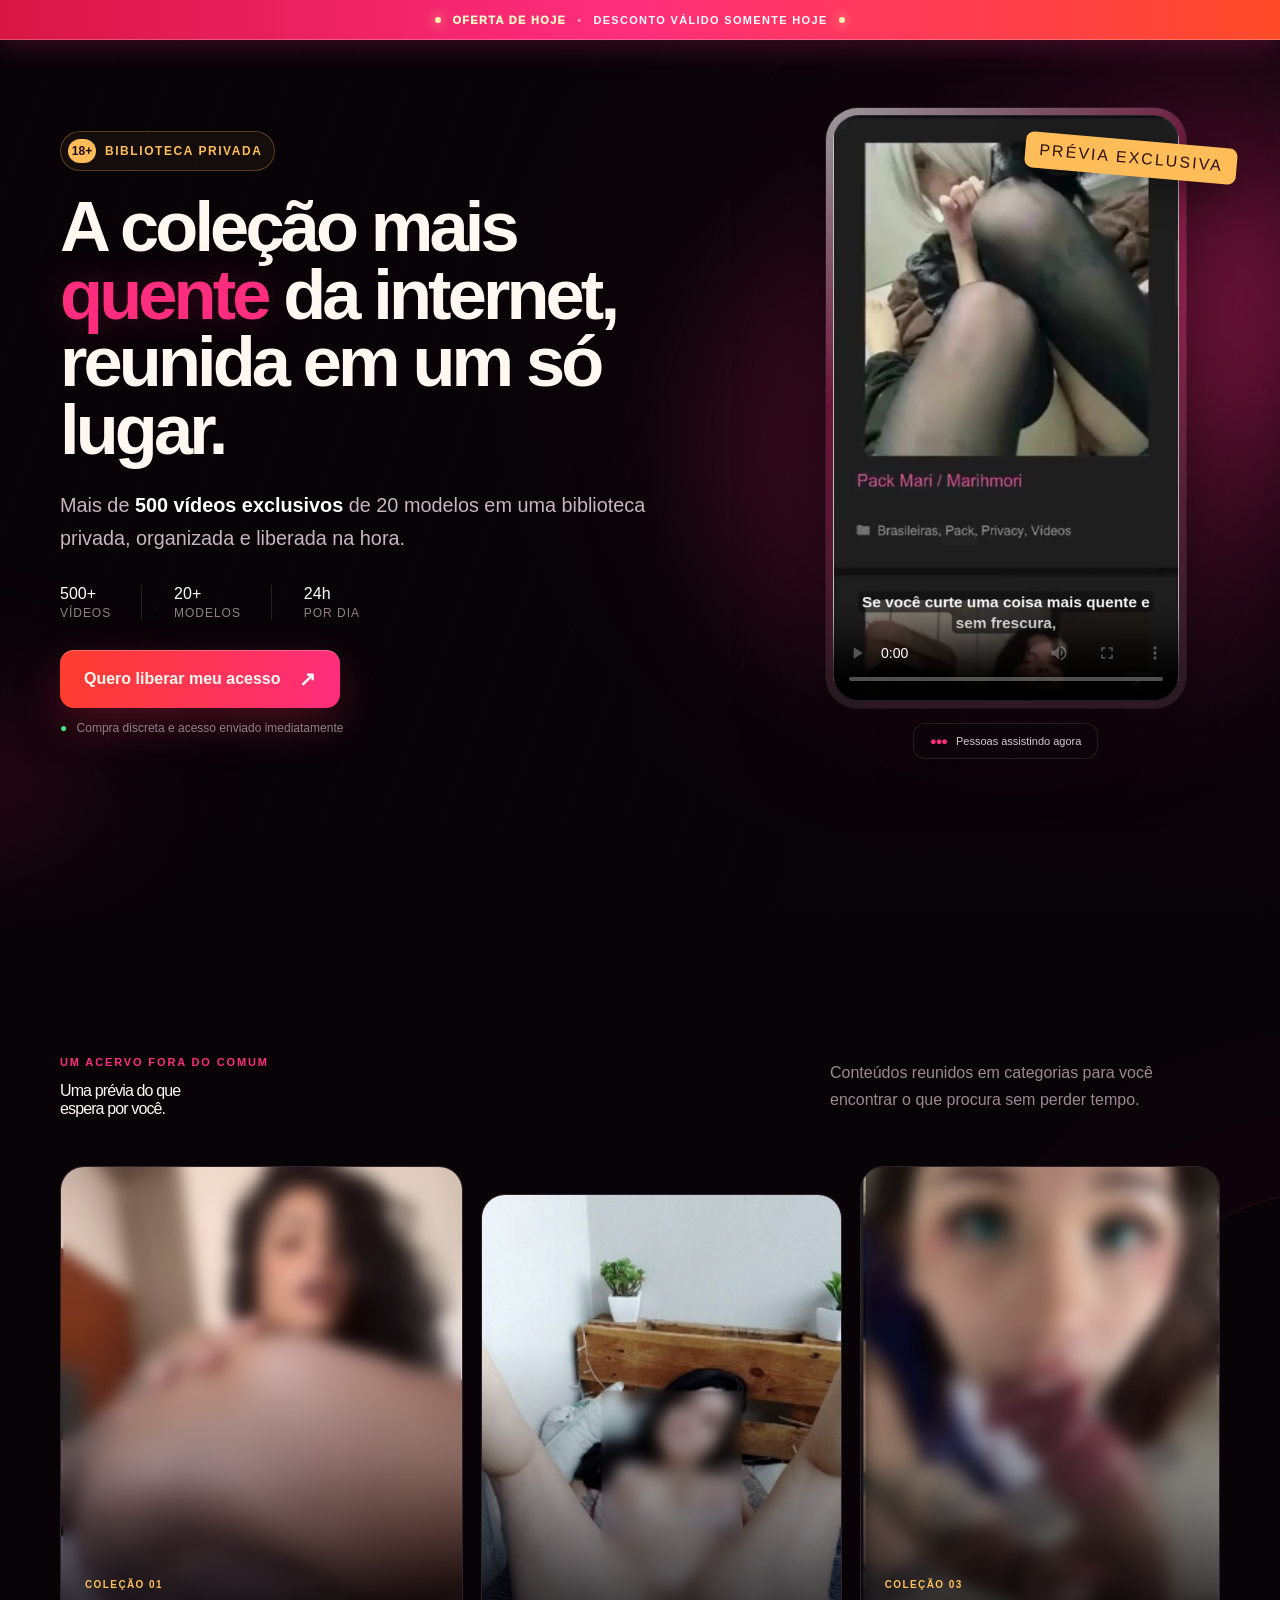
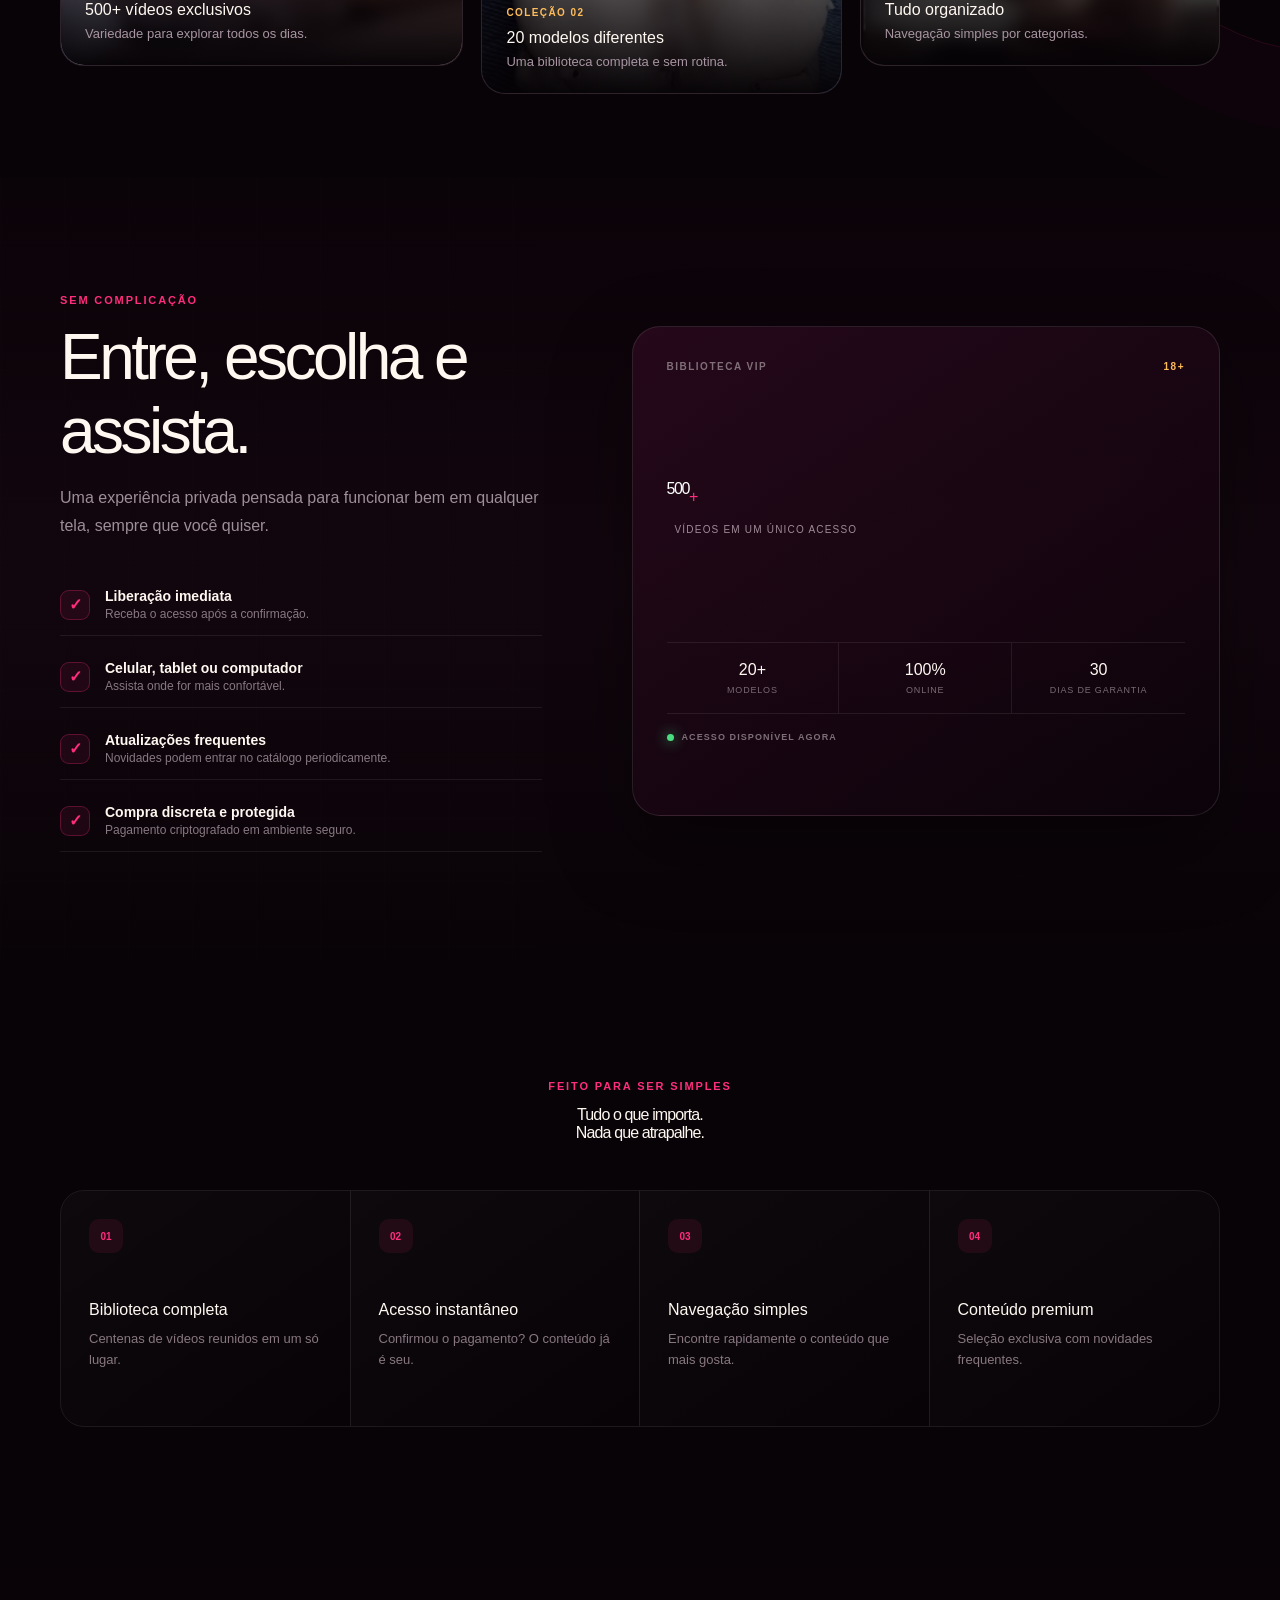
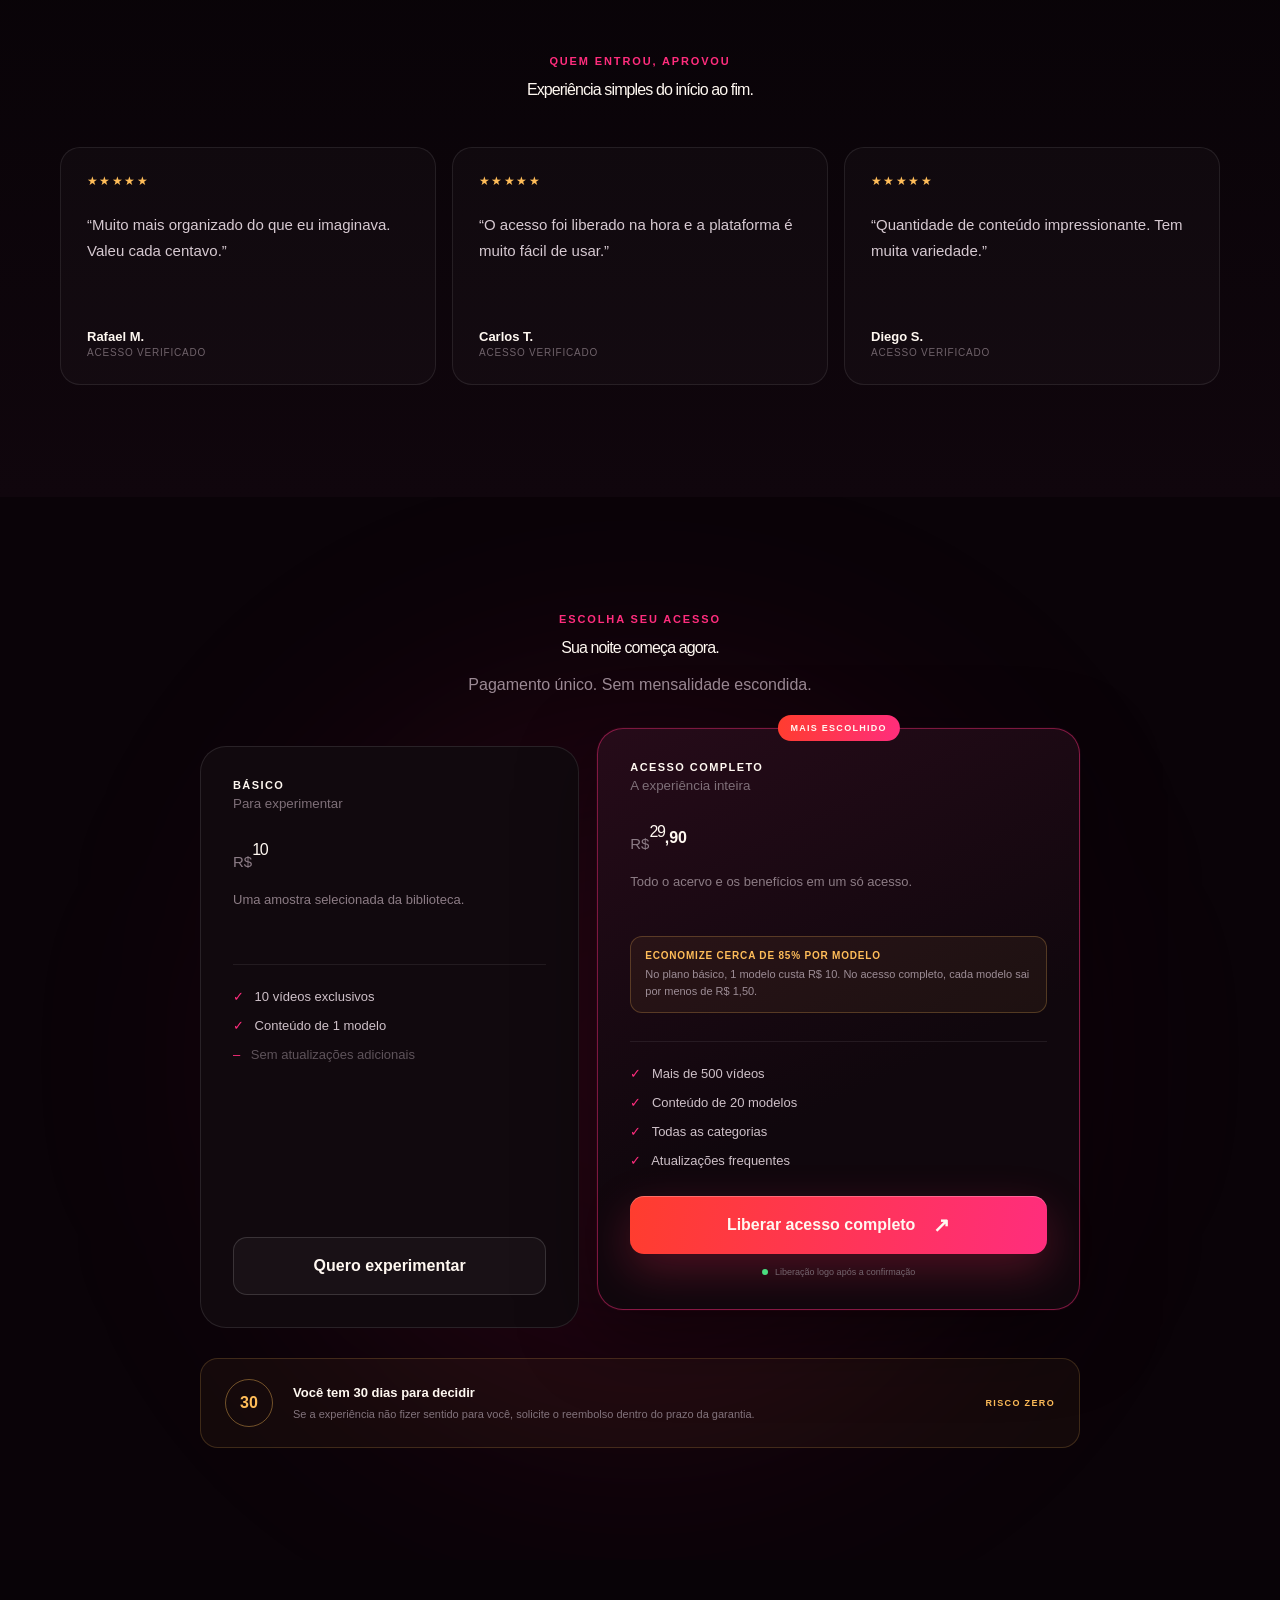
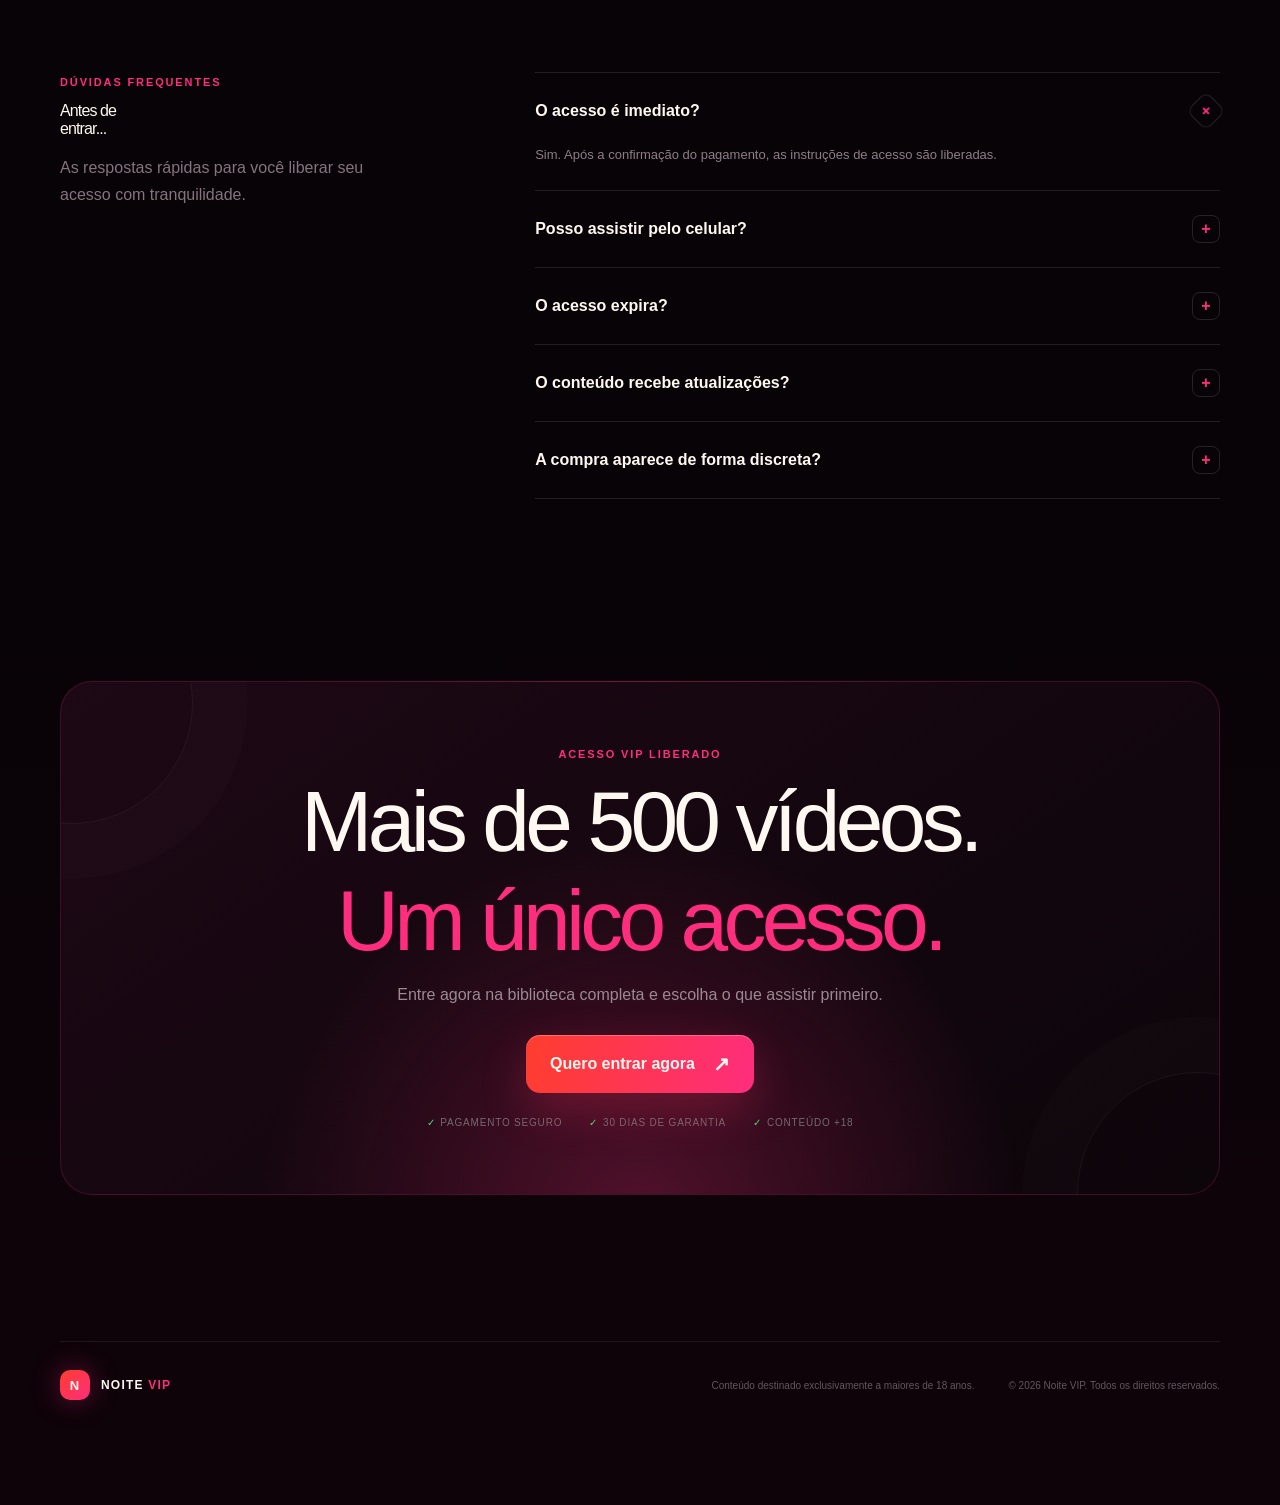
==== commit 483dd391: "Add files via upload" ====
--- a/index.html
+++ b/index.html
@@ -9,11 +9,11 @@
   <link rel="stylesheet" href="styles.css">
 </head>
 <body>
-<main><aside class="offer-ribbon" aria-label="Desconto válido somente hoje"><span class="ribbon-dot"></span><strong>OFERTA DE HOJE</strong><span class="ribbon-separator">•</span><span>DESCONTO VÁLIDO SOMENTE HOJE</span><span class="ribbon-dot"></span></aside><section class="hero" aria-labelledby="hero-title"><div class="hero-glow hero-glow-one"></div><div class="hero-glow hero-glow-two"></div><nav class="nav shell" aria-label="Navegação principal"><a class="brand" href="#inicio" aria-label="Noite VIP — início"><span class="brand-mark">N</span><span>NOITE <strong>VIP</strong></span></a><div class="nav-status"><span class="status-dot"></span>Acesso imediato</div></nav><div class="hero-grid shell" id="inicio"><div class="hero-copy"><div class="eyebrow"><span>18+</span> Biblioteca privada</div><h1 id="hero-title">A coleção mais <em>quente</em> da internet, reunida em um só lugar.</h1><p class="hero-lead">Mais de <strong>500 vídeos exclusivos</strong> de 20 modelos em uma biblioteca privada, organizada e liberada na hora.</p><div class="proof-row" aria-label="Destaques da oferta"><div><b>500+</b><span>vídeos</span></div><div><b>20+</b><span>modelos</span></div><div><b>24h</b><span>por dia</span></div></div><a class="cta cta-primary" href="https://link.syncpayments.com.br/OrBP8C" target="_blank" rel="noreferrer">Quero liberar meu acesso<span aria-hidden="true">↗</span></a><p class="microcopy"><span>●</span> Compra discreta e acesso enviado imediatamente</p></div><div class="vsl-stage"><div class="vsl-label">PRÉVIA EXCLUSIVA</div><div class="video-shell"><video controls="" playsInline="" preload="metadata" poster="media/exclusive-library-hero-poster.jpg" aria-label="Prévia da biblioteca exclusiva"><source src="media/exclusive-library-hero.mp4" type="video/mp4"/>Seu navegador não suporta vídeo HTML5.</video><span class="video-shine" aria-hidden="true"></span></div><div class="watching"><span class="avatars">● ● ●</span> Pessoas assistindo agora</div></div></div></section><section class="catalog section" aria-labelledby="catalog-title"><div class="shell"><div class="section-heading section-heading-row"><div><span class="section-kicker">UM ACERVO FORA DO COMUM</span><h2 id="catalog-title">Uma prévia do que<br/>espera por você.</h2></div><p>Conteúdos reunidos em categorias para você encontrar o que procura sem perder tempo.</p></div><div class="catalog-grid"><article class="catalog-card catalog-card-tall"><img src="media/catalog-original-1.png" alt="Prévia da coleção exclusiva"/><div class="catalog-overlay"><span>COLEÇÃO 01</span><h3>500+ vídeos exclusivos</h3><p>Variedade para explorar todos os dias.</p></div></article><article class="catalog-card"><img src="media/catalog-original-2.png" alt="Prévia de uma das modelos da coleção"/><div class="catalog-overlay"><span>COLEÇÃO 02</span><h3>20 modelos diferentes</h3><p>Uma biblioteca completa e sem rotina.</p></div></article><article class="catalog-card"><img src="media/catalog-original-3.png" alt="Prévia de conteúdo da biblioteca"/><div class="catalog-overlay"><span>COLEÇÃO 03</span><h3>Tudo organizado</h3><p>Navegação simples por categorias.</p></div></article></div></div></section><section class="experience section" aria-labelledby="experience-title"><div class="shell experience-grid"><div class="experience-copy"><span class="section-kicker">SEM COMPLICAÇÃO</span><h2 id="experience-title">Entre, escolha e assista.</h2><p>Uma experiência privada pensada para funcionar bem em qualquer tela, sempre que você quiser.</p><ul class="check-list"><li><span>✓</span><div><strong>Liberação imediata</strong><small>Receba o acesso após a confirmação.</small></div></li><li><span>✓</span><div><strong>Celular, tablet ou computador</strong><small>Assista onde for mais confortável.</small></div></li><li><span>✓</span><div><strong>Atualizações frequentes</strong><small>Novidades podem entrar no catálogo periodicamente.</small></div></li><li><span>✓</span><div><strong>Compra discreta e protegida</strong><small>Pagamento criptografado em ambiente seguro.</small></div></li></ul></div><div class="stats-panel" aria-label="Números da biblioteca"><div class="stats-top"><span>BIBLIOTECA VIP</span><i>18+</i></div><div class="big-stat"><strong>500</strong><b>+</b><span>vídeos em um único acesso</span></div><div class="mini-stats"><div><b>20+</b><span>modelos</span></div><div><b>100%</b><span>online</span></div><div><b>30</b><span>dias de garantia</span></div></div><div class="access-line"><span></span> ACESSO DISPONÍVEL AGORA</div></div></div></section><section class="reasons section" aria-labelledby="reasons-title"><div class="shell"><div class="section-heading centered"><span class="section-kicker">FEITO PARA SER SIMPLES</span><h2 id="reasons-title">Tudo o que importa.<br/>Nada que atrapalhe.</h2></div><div class="reason-grid"><article><span>01</span><h3>Biblioteca completa</h3><p>Centenas de vídeos reunidos em um só lugar.</p></article><article><span>02</span><h3>Acesso instantâneo</h3><p>Confirmou o pagamento? O conteúdo já é seu.</p></article><article><span>03</span><h3>Navegação simples</h3><p>Encontre rapidamente o conteúdo que mais gosta.</p></article><article><span>04</span><h3>Conteúdo premium</h3><p>Seleção exclusiva com novidades frequentes.</p></article></div></div></section><section class="testimonials section" aria-labelledby="testimonials-title"><div class="shell"><div class="section-heading centered compact"><span class="section-kicker">QUEM ENTROU, APROVOU</span><h2 id="testimonials-title">Experiência simples do início ao fim.</h2></div><div class="testimonial-grid"><blockquote><div class="stars">★★★★★</div><p>“Muito mais organizado do que eu imaginava. Valeu cada centavo.”</p><footer><b>Rafael M.</b><span>acesso verificado</span></footer></blockquote><blockquote><div class="stars">★★★★★</div><p>“O acesso foi liberado na hora e a plataforma é muito fácil de usar.”</p><footer><b>Carlos T.</b><span>acesso verificado</span></footer></blockquote><blockquote><div class="stars">★★★★★</div><p>“Quantidade de conteúdo impressionante. Tem muita variedade.”</p><footer><b>Diego S.</b><span>acesso verificado</span></footer></blockquote></div></div></section><section class="pricing section" id="planos" aria-labelledby="pricing-title"><div class="pricing-glow"></div><div class="shell"><div class="section-heading centered"><span class="section-kicker">ESCOLHA SEU ACESSO</span><h2 id="pricing-title">Sua noite começa agora.</h2><p>Pagamento único. Sem mensalidade escondida.</p></div><div class="pricing-grid"><article class="price-card basic"><div class="plan-name"><span>BÁSICO</span><small>Para experimentar</small></div><div class="price"><sup>R$</sup><strong>10</strong></div><p>Uma amostra selecionada da biblioteca.</p><ul><li><span>✓</span> 10 vídeos exclusivos</li><li><span>✓</span> Conteúdo de 1 modelo</li><li class="muted-item"><span>–</span> Sem atualizações adicionais</li></ul><a class="cta cta-outline" href="https://link.syncpayments.com.br/G3ho3q" target="_blank" rel="noreferrer">Quero experimentar</a></article><article class="price-card featured"><div class="popular">MAIS ESCOLHIDO</div><div class="plan-name"><span>ACESSO COMPLETO</span><small>A experiência inteira</small></div><div class="price"><sup>R$</sup><strong>29</strong><em>,90</em></div><p>Todo o acervo e os benefícios em um só acesso.</p>
+<main><aside class="offer-ribbon" aria-label="Desconto válido somente hoje"><span class="ribbon-dot"></span><strong>OFERTA DE HOJE</strong><span class="ribbon-separator">•</span><span>DESCONTO VÁLIDO SOMENTE HOJE</span><span class="ribbon-dot"></span></aside><section class="hero" aria-labelledby="hero-title"><div class="hero-glow hero-glow-one"></div><div class="hero-glow hero-glow-two"></div><div class="hero-grid shell" id="inicio"><div class="hero-copy"><div class="eyebrow"><span>18+</span> Biblioteca privada</div><h1 id="hero-title">A coleção mais <em>quente</em> da internet, reunida em um só lugar.</h1><p class="hero-lead">Mais de <strong>500 vídeos exclusivos</strong> de 20 modelos em uma biblioteca privada, organizada e liberada na hora.</p><div class="proof-row" aria-label="Destaques da oferta"><div><b>500+</b><span>vídeos</span></div><div><b>20+</b><span>modelos</span></div><div><b>24h</b><span>por dia</span></div></div><a class="cta cta-primary" href="https://link.syncpayments.com.br/OrBP8C" target="_blank" rel="noreferrer">Quero liberar meu acesso<span aria-hidden="true">↗</span></a><p class="microcopy"><span>●</span> Compra discreta e acesso enviado imediatamente</p></div><div class="vsl-stage"><div class="vsl-label">PRÉVIA EXCLUSIVA</div><div class="video-shell"><video controls="" playsInline="" preload="metadata" poster="media/exclusive-library-hero-poster.jpg" aria-label="Prévia da biblioteca exclusiva"><source src="media/exclusive-library-hero.mp4" type="video/mp4"/>Seu navegador não suporta vídeo HTML5.</video><span class="video-shine" aria-hidden="true"></span></div><div class="watching"><span class="avatars">● ● ●</span> Pessoas assistindo agora</div></div></div></section><section class="catalog section" aria-labelledby="catalog-title"><div class="shell"><div class="section-heading section-heading-row"><div><span class="section-kicker">UM ACERVO FORA DO COMUM</span><h2 id="catalog-title">Uma prévia do que<br/>espera por você.</h2></div><p>Conteúdos reunidos em categorias para você encontrar o que procura sem perder tempo.</p></div><div class="catalog-grid"><article class="catalog-card catalog-card-tall"><img src="media/catalog-original-1.png" alt="Prévia da coleção exclusiva"/><div class="catalog-overlay"><span>COLEÇÃO 01</span><h3>500+ vídeos exclusivos</h3><p>Variedade para explorar todos os dias.</p></div></article><article class="catalog-card"><img src="media/catalog-original-2.png" alt="Prévia de uma das modelos da coleção"/><div class="catalog-overlay"><span>COLEÇÃO 02</span><h3>20 modelos diferentes</h3><p>Uma biblioteca completa e sem rotina.</p></div></article><article class="catalog-card"><img src="media/catalog-original-3.png" alt="Prévia de conteúdo da biblioteca"/><div class="catalog-overlay"><span>COLEÇÃO 03</span><h3>Tudo organizado</h3><p>Navegação simples por categorias.</p></div></article></div></div></section><section class="experience section" aria-labelledby="experience-title"><div class="shell experience-grid"><div class="experience-copy"><span class="section-kicker">SEM COMPLICAÇÃO</span><h2 id="experience-title">Entre, escolha e assista.</h2><p>Uma experiência privada pensada para funcionar bem em qualquer tela, sempre que você quiser.</p><ul class="check-list"><li><span>✓</span><div><strong>Liberação imediata</strong><small>Receba o acesso após a confirmação.</small></div></li><li><span>✓</span><div><strong>Celular, tablet ou computador</strong><small>Assista onde for mais confortável.</small></div></li><li><span>✓</span><div><strong>Atualizações frequentes</strong><small>Novidades podem entrar no catálogo periodicamente.</small></div></li><li><span>✓</span><div><strong>Compra discreta e protegida</strong><small>Pagamento criptografado em ambiente seguro.</small></div></li></ul></div><div class="stats-panel" aria-label="Números da biblioteca"><div class="stats-top"><span>BIBLIOTECA VIP</span><i>18+</i></div><div class="big-stat"><strong>500</strong><b>+</b><span>vídeos em um único acesso</span></div><div class="mini-stats"><div><b>20+</b><span>modelos</span></div><div><b>100%</b><span>online</span></div><div><b>30</b><span>dias de garantia</span></div></div><div class="access-line"><span></span> ACESSO DISPONÍVEL AGORA</div></div></div></section><section class="reasons section" aria-labelledby="reasons-title"><div class="shell"><div class="section-heading centered"><span class="section-kicker">FEITO PARA SER SIMPLES</span><h2 id="reasons-title">Tudo o que importa.<br/>Nada que atrapalhe.</h2></div><div class="reason-grid"><article><span>01</span><h3>Biblioteca completa</h3><p>Centenas de vídeos reunidos em um só lugar.</p></article><article><span>02</span><h3>Acesso instantâneo</h3><p>Confirmou o pagamento? O conteúdo já é seu.</p></article><article><span>03</span><h3>Navegação simples</h3><p>Encontre rapidamente o conteúdo que mais gosta.</p></article><article><span>04</span><h3>Conteúdo premium</h3><p>Seleção exclusiva com novidades frequentes.</p></article></div></div></section><section class="testimonials section" aria-labelledby="testimonials-title"><div class="shell"><div class="section-heading centered compact"><span class="section-kicker">QUEM ENTROU, APROVOU</span><h2 id="testimonials-title">Experiência simples do início ao fim.</h2></div><div class="testimonial-grid"><blockquote><div class="stars">★★★★★</div><p>“Muito mais organizado do que eu imaginava. Valeu cada centavo.”</p><footer><b>Rafael M.</b><span>acesso verificado</span></footer></blockquote><blockquote><div class="stars">★★★★★</div><p>“O acesso foi liberado na hora e a plataforma é muito fácil de usar.”</p><footer><b>Carlos T.</b><span>acesso verificado</span></footer></blockquote><blockquote><div class="stars">★★★★★</div><p>“Quantidade de conteúdo impressionante. Tem muita variedade.”</p><footer><b>Diego S.</b><span>acesso verificado</span></footer></blockquote></div></div></section><section class="pricing section" id="planos" aria-labelledby="pricing-title"><div class="pricing-glow"></div><div class="shell"><div class="section-heading centered"><span class="section-kicker">ESCOLHA SEU ACESSO</span><h2 id="pricing-title">Sua noite começa agora.</h2><p>Pagamento único. Sem mensalidade escondida.</p></div><div class="pricing-grid"><article class="price-card basic"><div class="plan-name"><span>BÁSICO</span><small>Para experimentar</small></div><div class="price"><sup>R$</sup><strong>10</strong></div><p>Uma amostra selecionada da biblioteca.</p><ul><li><span>✓</span> 10 vídeos exclusivos</li><li><span>✓</span> Conteúdo de 1 modelo</li><li class="muted-item"><span>–</span> Sem atualizações adicionais</li></ul><a class="cta cta-outline" href="https://link.syncpayments.com.br/G3ho3q" target="_blank" rel="noreferrer">Quero experimentar</a></article><article class="price-card featured"><div class="popular">MAIS ESCOLHIDO</div><div class="plan-name"><span>ACESSO COMPLETO</span><small>A experiência inteira</small></div><div class="price"><sup>R$</sup><strong>29</strong><em>,90</em></div><p>Todo o acervo e os benefícios em um só acesso.</p>
 <div class="value-nudge" aria-label="Comparação de economia">
   <strong>ECONOMIZE CERCA DE 85% POR MODELO</strong>
   <span>No plano básico, 1 modelo custa R$ 10. No acesso completo, cada modelo sai por menos de R$ 1,50.</span>
-</div><ul><li><span>✓</span> Mais de 500 vídeos</li><li><span>✓</span> Conteúdo de 20 modelos</li><li><span>✓</span> Todas as categorias</li><li><span>✓</span> Atualizações frequentes</li></ul><a class="cta cta-primary cta-wide" href="https://link.syncpayments.com.br/OrBP8C" target="_blank" rel="noreferrer">Liberar acesso completo <span>↗</span></a><small class="instant"><span></span> Liberação logo após a confirmação</small></article></div><div class="guarantee-bar"><div class="guarantee-icon">30</div><div><strong>Você tem 30 dias para decidir</strong><p>Se a experiência não fizer sentido para você, solicite o reembolso dentro do prazo da garantia.</p></div><span>RISCO ZERO</span></div></div></section><section class="faq section" aria-labelledby="faq-title"><div class="shell faq-grid"><div class="faq-intro"><span class="section-kicker">DÚVIDAS FREQUENTES</span><h2 id="faq-title">Antes de<br/>entrar...</h2><p>As respostas rápidas para você liberar seu acesso com tranquilidade.</p></div><div class="faq-list"><details open=""><summary>O acesso é imediato?<span>+</span></summary><p>Sim. Após a confirmação do pagamento, as instruções de acesso são liberadas.</p></details><details><summary>Posso assistir pelo celular?<span>+</span></summary><p>Sim. A plataforma funciona em celular, tablet e computador.</p></details><details><summary>O acesso expira?<span>+</span></summary><p>O prazo depende do plano adquirido. Confira as condições apresentadas no momento da compra.</p></details><details><summary>O conteúdo recebe atualizações?<span>+</span></summary><p>Novos conteúdos podem ser adicionados periodicamente para manter a biblioteca atualizada.</p></details><details><summary>A compra aparece de forma discreta?<span>+</span></summary><p>O pagamento é processado por uma plataforma externa e segura, seguindo as informações apresentadas no checkout.</p></details></div></div></section><section class="final-cta section"><div class="shell final-card"><span class="section-kicker">ACESSO VIP LIBERADO</span><h2>Mais de 500 vídeos.<br/><em>Um único acesso.</em></h2><p>Entre agora na biblioteca completa e escolha o que assistir primeiro.</p><a class="cta cta-primary" href="https://link.syncpayments.com.br/OrBP8C" target="_blank" rel="noreferrer">Quero entrar agora <span>↗</span></a><div class="final-trust"><span>Pagamento seguro</span><span>30 dias de garantia</span><span>Conteúdo +18</span></div></div></section><footer class="footer"><div class="shell footer-grid"><div class="brand"><span class="brand-mark">N</span><span>NOITE <strong>VIP</strong></span></div><p>Conteúdo destinado exclusivamente a maiores de 18 anos.</p><p>© 2026 Noite VIP. Todos os direitos reservados.</p></div></footer><a class="mobile-buy" href="https://link.syncpayments.com.br/OrBP8C" target="_blank" rel="noreferrer">Liberar acesso por R$ 29,90 <span>↗</span></a></main>
+</div><ul><li><span>✓</span> Mais de 500 vídeos</li><li><span>✓</span> Conteúdo de 20 modelos</li><li><span>✓</span> Todas as categorias</li><li><span>✓</span> Atualizações frequentes</li></ul><a class="cta cta-primary cta-wide" href="https://link.syncpayments.com.br/OrBP8C" target="_blank" rel="noreferrer">Liberar acesso completo <span>↗</span></a><small class="instant"><span></span> Liberação logo após a confirmação</small></article></div><div class="guarantee-bar"><div class="guarantee-icon">30</div><div><strong>Você tem 30 dias para decidir</strong><p>Se a experiência não fizer sentido para você, solicite o reembolso dentro do prazo da garantia.</p></div><span>RISCO ZERO</span></div></div></section><section class="faq section" aria-labelledby="faq-title"><div class="shell faq-grid"><div class="faq-intro"><span class="section-kicker">DÚVIDAS FREQUENTES</span><h2 id="faq-title">Antes de<br/>entrar...</h2><p>As respostas rápidas para você liberar seu acesso com tranquilidade.</p></div><div class="faq-list"><details open=""><summary>O acesso é imediato?<span>+</span></summary><p>Sim. Após a confirmação do pagamento, as instruções de acesso são liberadas.</p></details><details><summary>Posso assistir pelo celular?<span>+</span></summary><p>Sim. A plataforma funciona em celular, tablet e computador.</p></details><details><summary>O acesso expira?<span>+</span></summary><p>O prazo depende do plano adquirido. Confira as condições apresentadas no momento da compra.</p></details><details><summary>O conteúdo recebe atualizações?<span>+</span></summary><p>Novos conteúdos podem ser adicionados periodicamente para manter a biblioteca atualizada.</p></details><details><summary>A compra aparece de forma discreta?<span>+</span></summary><p>O pagamento é processado por uma plataforma externa e segura, seguindo as informações apresentadas no checkout.</p></details></div></div></section><section class="final-cta section"><div class="shell final-card"><span class="section-kicker">ACESSO VIP LIBERADO</span><h2>Mais de 500 vídeos.<br/><em>Um único acesso.</em></h2><p>Entre agora na biblioteca completa e escolha o que assistir primeiro.</p><a class="cta cta-primary" href="https://link.syncpayments.com.br/OrBP8C" target="_blank" rel="noreferrer">Quero entrar agora <span>↗</span></a><div class="final-trust"><span>Pagamento seguro</span><span>30 dias de garantia</span><span>Conteúdo +18</span></div></div></section><footer class="footer"><div class="shell footer-grid"><div class="brand"><span class="brand-mark">N</span><span>NOITE <strong>VIP</strong></span></div><p>Conteúdo destinado exclusivamente a maiores de 18 anos.</p><p>© 2026 Noite VIP. Todos os direitos reservados.</p></div></footer></main>
   <script src="script.js" defer></script>
 </body>
 </html>
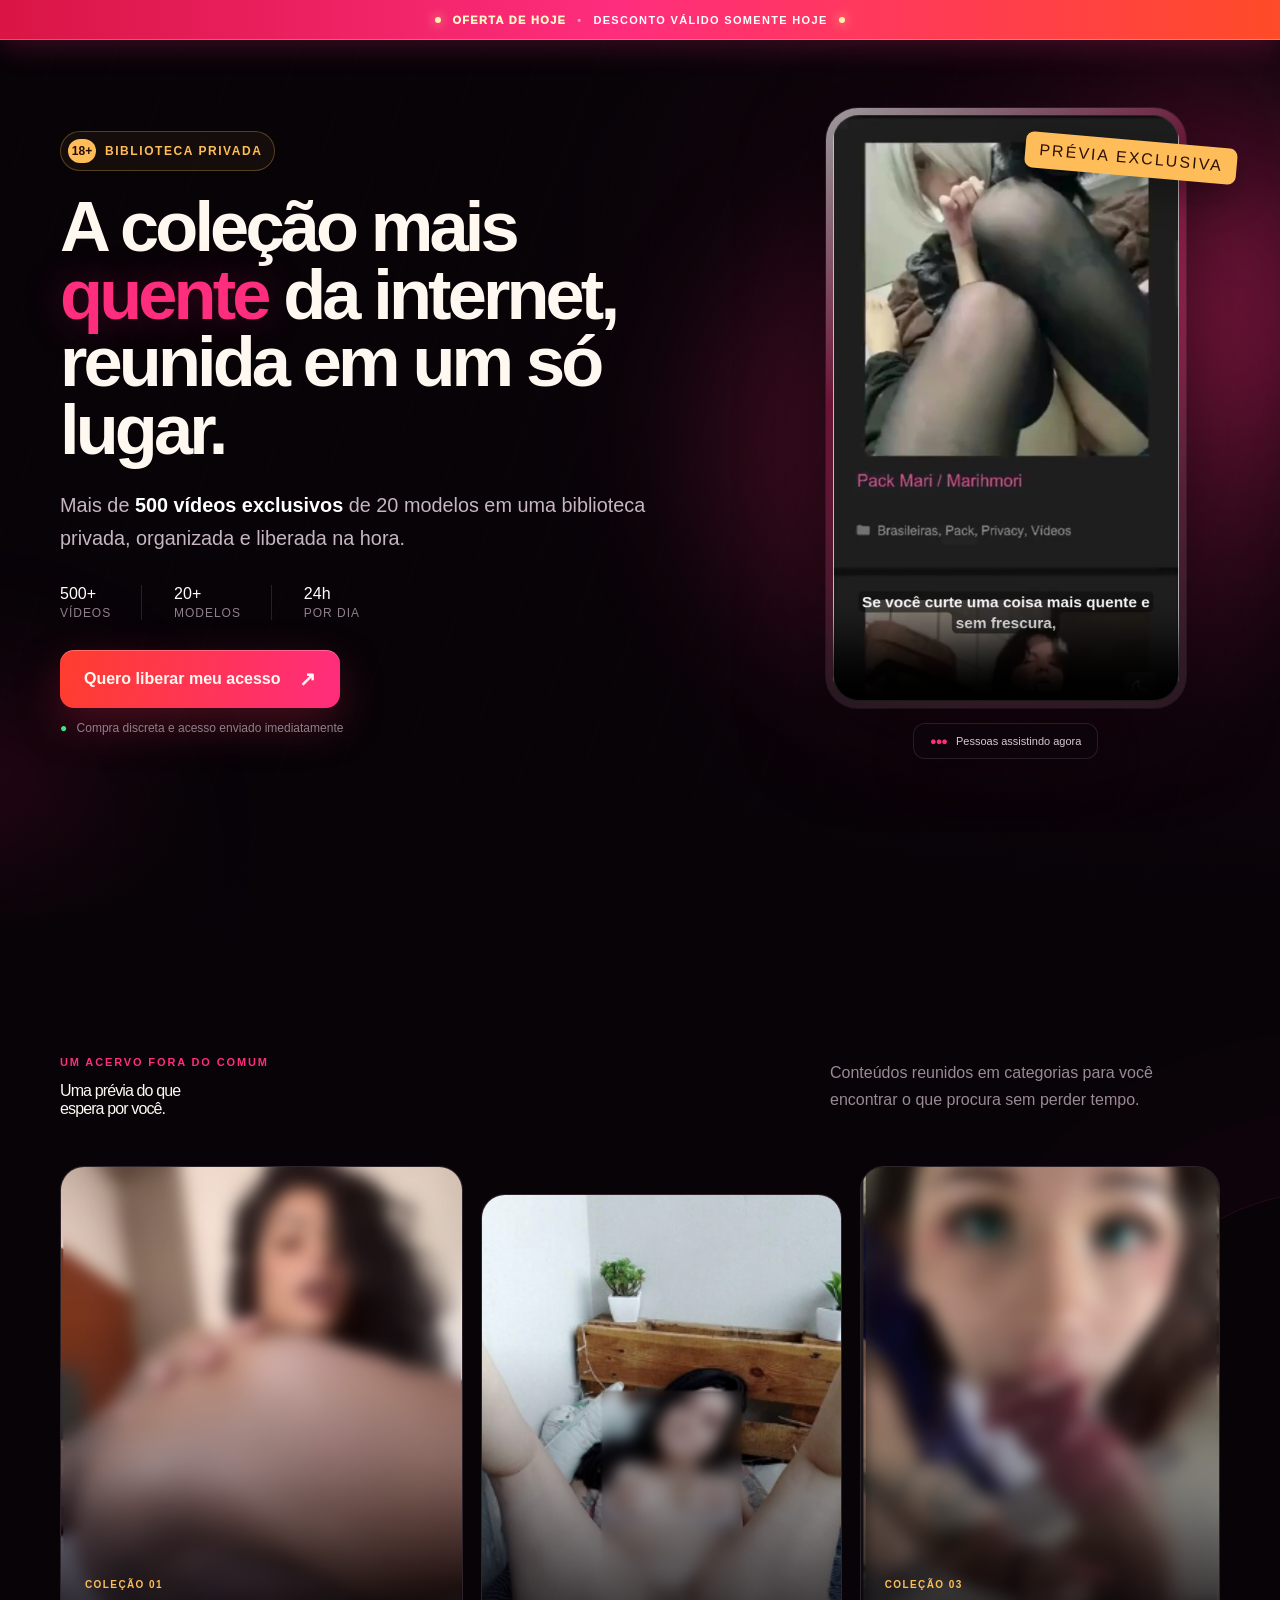
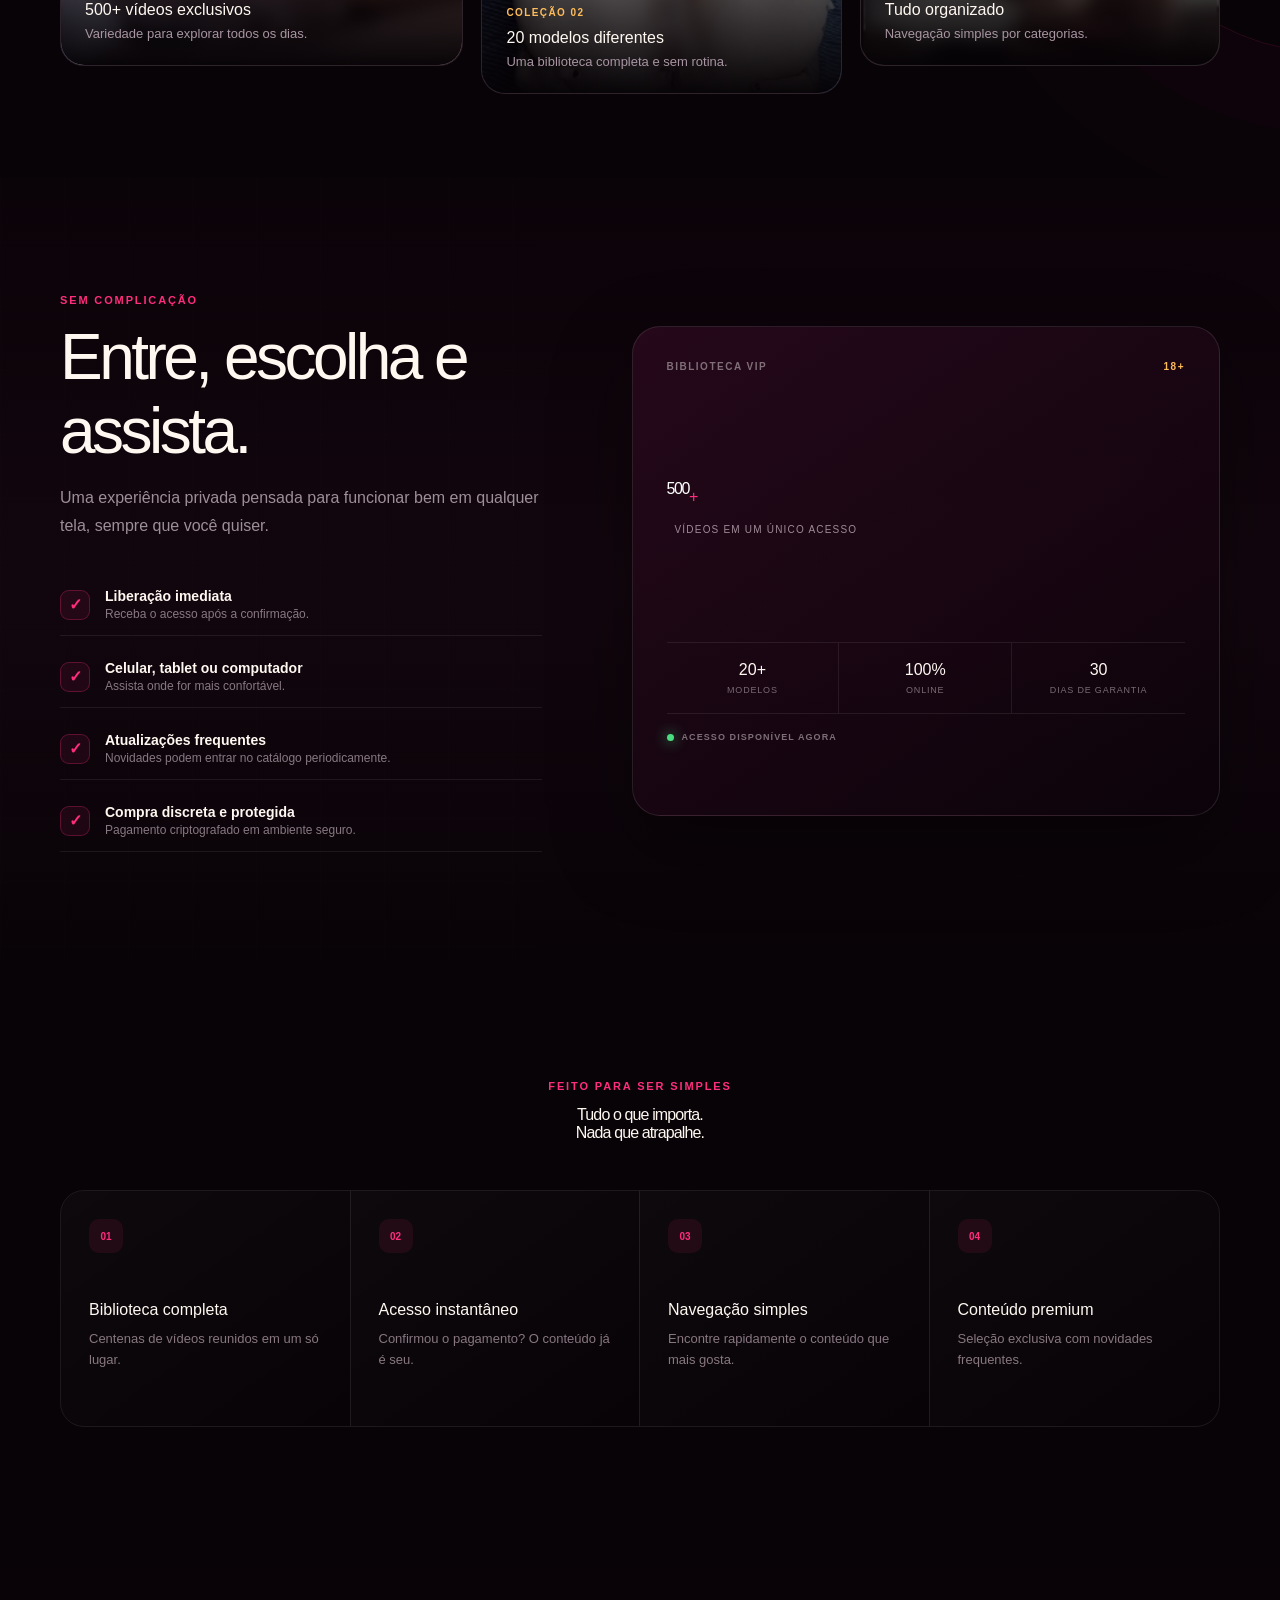
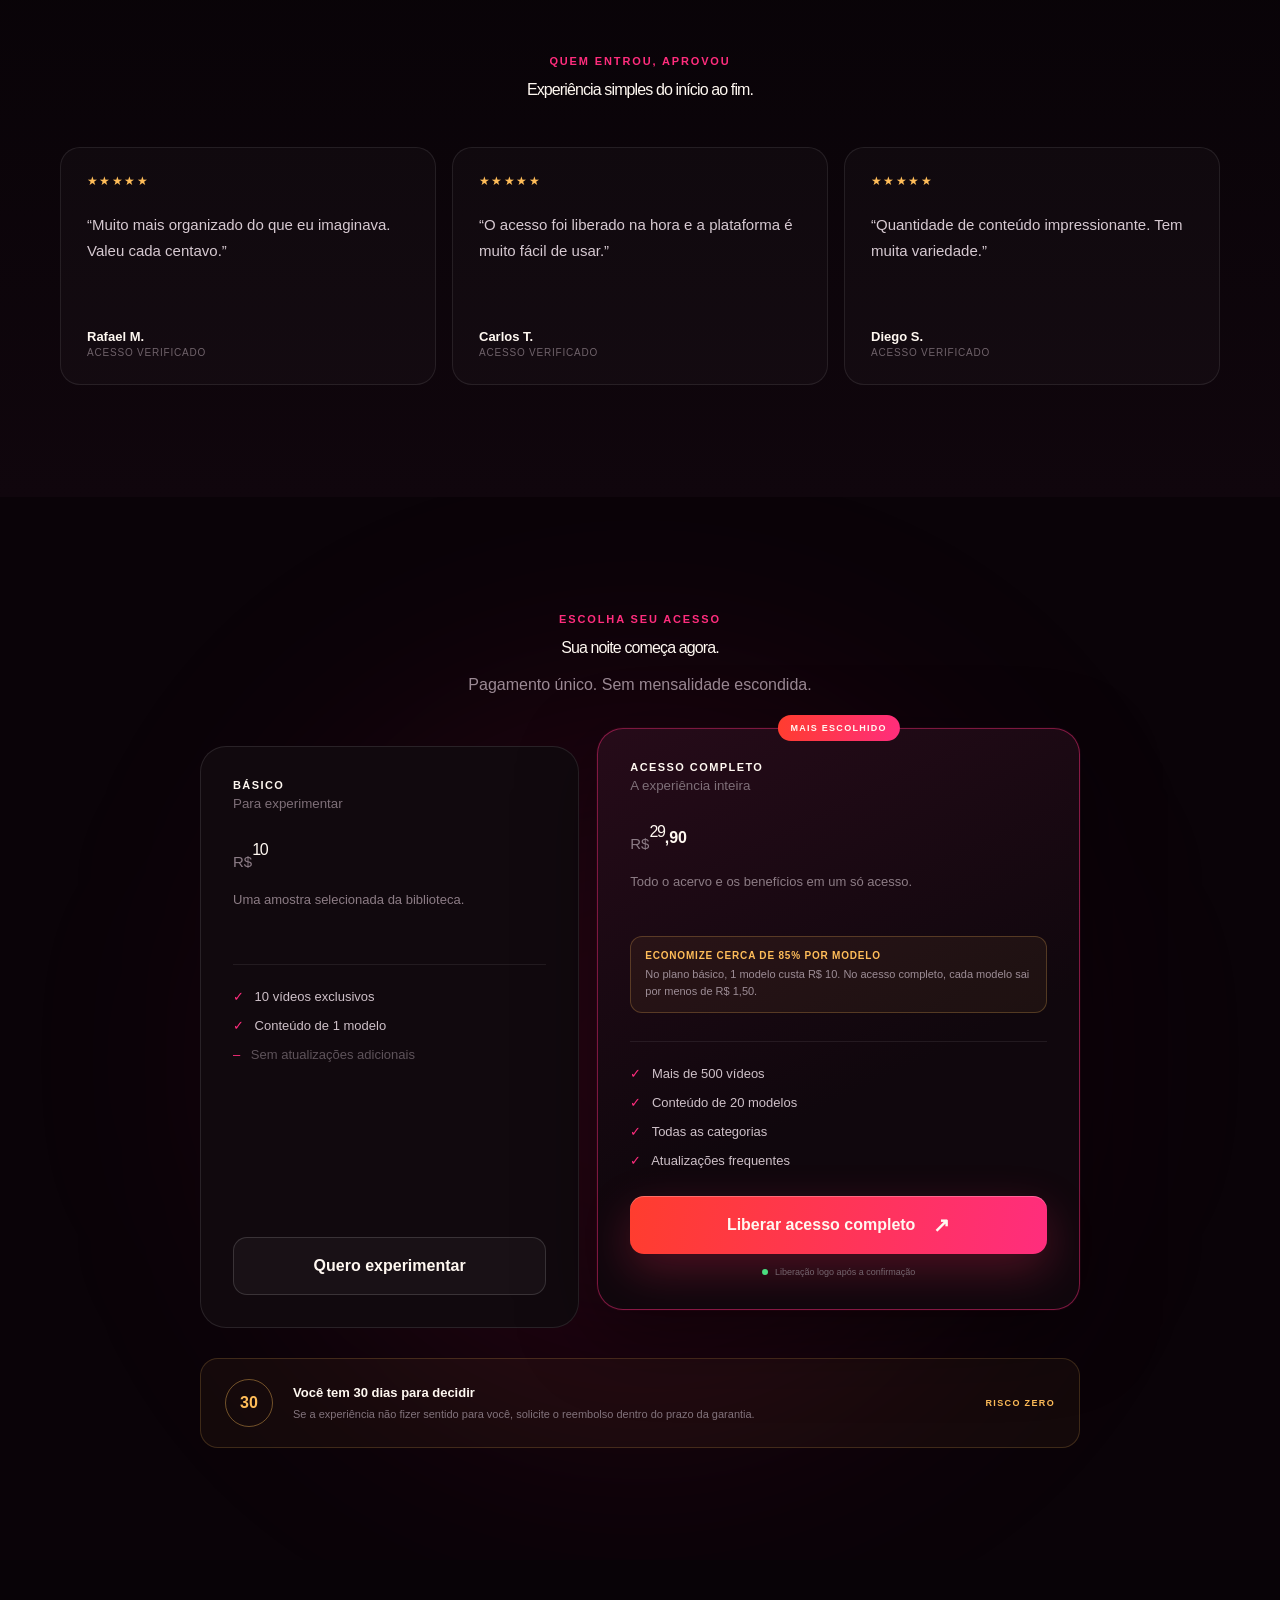
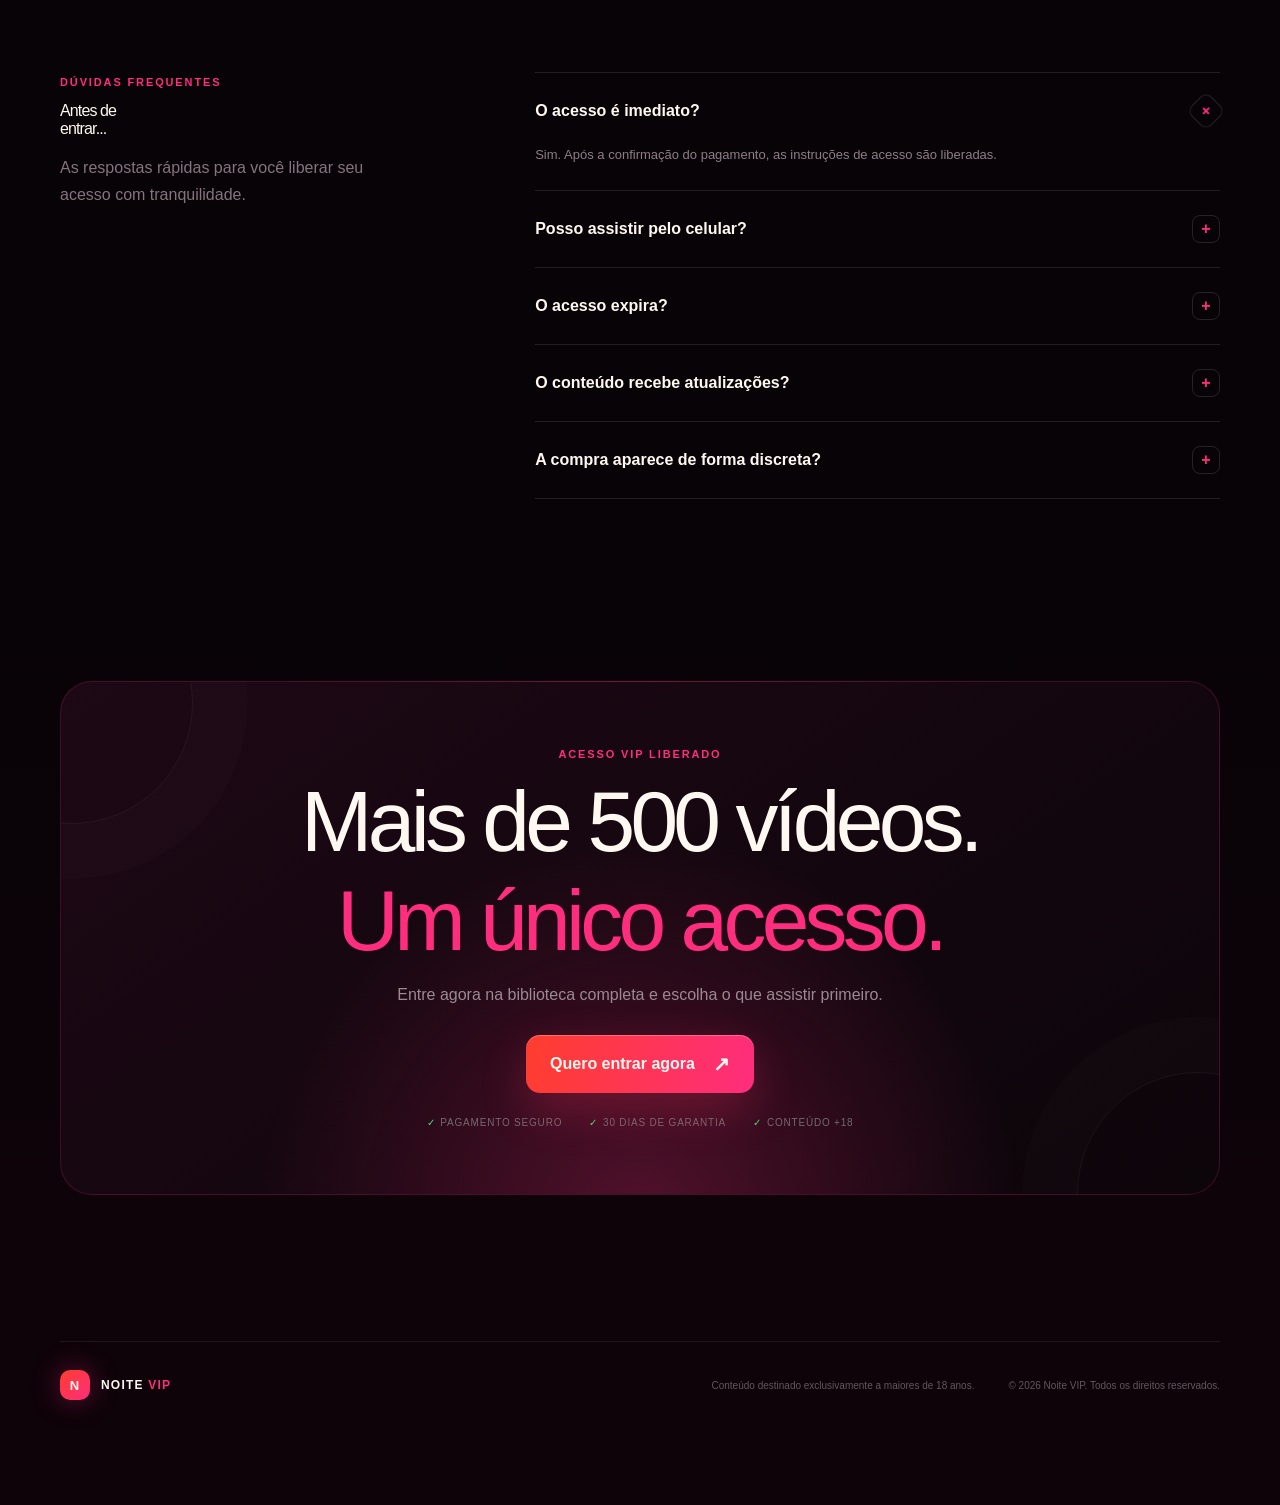
==== commit c25f2395: "Add files via upload" ====
--- a/index.html
+++ b/index.html
@@ -6,7 +6,16 @@
   <meta name="theme-color" content="#070307">
   <meta name="description" content="Acesso privado a uma biblioteca exclusiva para maiores de 18 anos.">
   <title>Biblioteca Exclusiva VIP</title>
-  <link rel="stylesheet" href="styles.css">
+  <link rel="stylesheet" href="styles.css?v=20260818">
+  <script>window.pixelId = "6a844b5638a5e052bfb35a43";</script>
+  <script src="https://cdn.utmify.com.br/scripts/pixel/pixel.js" async defer></script>
+  <script
+    src="https://cdn.utmify.com.br/scripts/utms/latest.js"
+    data-utmify-prevent-xcod-sck=""
+    data-utmify-prevent-subids=""
+    async
+    defer
+  ></script>
 </head>
 <body>
 <main><aside class="offer-ribbon" aria-label="Desconto válido somente hoje"><span class="ribbon-dot"></span><strong>OFERTA DE HOJE</strong><span class="ribbon-separator">•</span><span>DESCONTO VÁLIDO SOMENTE HOJE</span><span class="ribbon-dot"></span></aside><section class="hero" aria-labelledby="hero-title"><div class="hero-glow hero-glow-one"></div><div class="hero-glow hero-glow-two"></div><div class="hero-grid shell" id="inicio"><div class="hero-copy"><div class="eyebrow"><span>18+</span> Biblioteca privada</div><h1 id="hero-title">A coleção mais <em>quente</em> da internet, reunida em um só lugar.</h1><p class="hero-lead">Mais de <strong>500 vídeos exclusivos</strong> de 20 modelos em uma biblioteca privada, organizada e liberada na hora.</p><div class="proof-row" aria-label="Destaques da oferta"><div><b>500+</b><span>vídeos</span></div><div><b>20+</b><span>modelos</span></div><div><b>24h</b><span>por dia</span></div></div><a class="cta cta-primary" href="https://link.syncpayments.com.br/OrBP8C" target="_blank" rel="noreferrer">Quero liberar meu acesso<span aria-hidden="true">↗</span></a><p class="microcopy"><span>●</span> Compra discreta e acesso enviado imediatamente</p></div><div class="vsl-stage"><div class="vsl-label">PRÉVIA EXCLUSIVA</div><div class="video-shell"><video controls="" playsInline="" preload="metadata" poster="media/exclusive-library-hero-poster.jpg" aria-label="Prévia da biblioteca exclusiva"><source src="media/exclusive-library-hero.mp4" type="video/mp4"/>Seu navegador não suporta vídeo HTML5.</video><span class="video-shine" aria-hidden="true"></span></div><div class="watching"><span class="avatars">● ● ●</span> Pessoas assistindo agora</div></div></div></section><section class="catalog section" aria-labelledby="catalog-title"><div class="shell"><div class="section-heading section-heading-row"><div><span class="section-kicker">UM ACERVO FORA DO COMUM</span><h2 id="catalog-title">Uma prévia do que<br/>espera por você.</h2></div><p>Conteúdos reunidos em categorias para você encontrar o que procura sem perder tempo.</p></div><div class="catalog-grid"><article class="catalog-card catalog-card-tall"><img src="media/catalog-original-1.png" alt="Prévia da coleção exclusiva"/><div class="catalog-overlay"><span>COLEÇÃO 01</span><h3>500+ vídeos exclusivos</h3><p>Variedade para explorar todos os dias.</p></div></article><article class="catalog-card"><img src="media/catalog-original-2.png" alt="Prévia de uma das modelos da coleção"/><div class="catalog-overlay"><span>COLEÇÃO 02</span><h3>20 modelos diferentes</h3><p>Uma biblioteca completa e sem rotina.</p></div></article><article class="catalog-card"><img src="media/catalog-original-3.png" alt="Prévia de conteúdo da biblioteca"/><div class="catalog-overlay"><span>COLEÇÃO 03</span><h3>Tudo organizado</h3><p>Navegação simples por categorias.</p></div></article></div></div></section><section class="experience section" aria-labelledby="experience-title"><div class="shell experience-grid"><div class="experience-copy"><span class="section-kicker">SEM COMPLICAÇÃO</span><h2 id="experience-title">Entre, escolha e assista.</h2><p>Uma experiência privada pensada para funcionar bem em qualquer tela, sempre que você quiser.</p><ul class="check-list"><li><span>✓</span><div><strong>Liberação imediata</strong><small>Receba o acesso após a confirmação.</small></div></li><li><span>✓</span><div><strong>Celular, tablet ou computador</strong><small>Assista onde for mais confortável.</small></div></li><li><span>✓</span><div><strong>Atualizações frequentes</strong><small>Novidades podem entrar no catálogo periodicamente.</small></div></li><li><span>✓</span><div><strong>Compra discreta e protegida</strong><small>Pagamento criptografado em ambiente seguro.</small></div></li></ul></div><div class="stats-panel" aria-label="Números da biblioteca"><div class="stats-top"><span>BIBLIOTECA VIP</span><i>18+</i></div><div class="big-stat"><strong>500</strong><b>+</b><span>vídeos em um único acesso</span></div><div class="mini-stats"><div><b>20+</b><span>modelos</span></div><div><b>100%</b><span>online</span></div><div><b>30</b><span>dias de garantia</span></div></div><div class="access-line"><span></span> ACESSO DISPONÍVEL AGORA</div></div></div></section><section class="reasons section" aria-labelledby="reasons-title"><div class="shell"><div class="section-heading centered"><span class="section-kicker">FEITO PARA SER SIMPLES</span><h2 id="reasons-title">Tudo o que importa.<br/>Nada que atrapalhe.</h2></div><div class="reason-grid"><article><span>01</span><h3>Biblioteca completa</h3><p>Centenas de vídeos reunidos em um só lugar.</p></article><article><span>02</span><h3>Acesso instantâneo</h3><p>Confirmou o pagamento? O conteúdo já é seu.</p></article><article><span>03</span><h3>Navegação simples</h3><p>Encontre rapidamente o conteúdo que mais gosta.</p></article><article><span>04</span><h3>Conteúdo premium</h3><p>Seleção exclusiva com novidades frequentes.</p></article></div></div></section><section class="testimonials section" aria-labelledby="testimonials-title"><div class="shell"><div class="section-heading centered compact"><span class="section-kicker">QUEM ENTROU, APROVOU</span><h2 id="testimonials-title">Experiência simples do início ao fim.</h2></div><div class="testimonial-grid"><blockquote><div class="stars">★★★★★</div><p>“Muito mais organizado do que eu imaginava. Valeu cada centavo.”</p><footer><b>Rafael M.</b><span>acesso verificado</span></footer></blockquote><blockquote><div class="stars">★★★★★</div><p>“O acesso foi liberado na hora e a plataforma é muito fácil de usar.”</p><footer><b>Carlos T.</b><span>acesso verificado</span></footer></blockquote><blockquote><div class="stars">★★★★★</div><p>“Quantidade de conteúdo impressionante. Tem muita variedade.”</p><footer><b>Diego S.</b><span>acesso verificado</span></footer></blockquote></div></div></section><section class="pricing section" id="planos" aria-labelledby="pricing-title"><div class="pricing-glow"></div><div class="shell"><div class="section-heading centered"><span class="section-kicker">ESCOLHA SEU ACESSO</span><h2 id="pricing-title">Sua noite começa agora.</h2><p>Pagamento único. Sem mensalidade escondida.</p></div><div class="pricing-grid"><article class="price-card basic"><div class="plan-name"><span>BÁSICO</span><small>Para experimentar</small></div><div class="price"><sup>R$</sup><strong>10</strong></div><p>Uma amostra selecionada da biblioteca.</p><ul><li><span>✓</span> 10 vídeos exclusivos</li><li><span>✓</span> Conteúdo de 1 modelo</li><li class="muted-item"><span>–</span> Sem atualizações adicionais</li></ul><a class="cta cta-outline" href="https://link.syncpayments.com.br/G3ho3q" target="_blank" rel="noreferrer">Quero experimentar</a></article><article class="price-card featured"><div class="popular">MAIS ESCOLHIDO</div><div class="plan-name"><span>ACESSO COMPLETO</span><small>A experiência inteira</small></div><div class="price"><sup>R$</sup><strong>29</strong><em>,90</em></div><p>Todo o acervo e os benefícios em um só acesso.</p>
@@ -14,6 +23,6 @@
   <strong>ECONOMIZE CERCA DE 85% POR MODELO</strong>
   <span>No plano básico, 1 modelo custa R$ 10. No acesso completo, cada modelo sai por menos de R$ 1,50.</span>
 </div><ul><li><span>✓</span> Mais de 500 vídeos</li><li><span>✓</span> Conteúdo de 20 modelos</li><li><span>✓</span> Todas as categorias</li><li><span>✓</span> Atualizações frequentes</li></ul><a class="cta cta-primary cta-wide" href="https://link.syncpayments.com.br/OrBP8C" target="_blank" rel="noreferrer">Liberar acesso completo <span>↗</span></a><small class="instant"><span></span> Liberação logo após a confirmação</small></article></div><div class="guarantee-bar"><div class="guarantee-icon">30</div><div><strong>Você tem 30 dias para decidir</strong><p>Se a experiência não fizer sentido para você, solicite o reembolso dentro do prazo da garantia.</p></div><span>RISCO ZERO</span></div></div></section><section class="faq section" aria-labelledby="faq-title"><div class="shell faq-grid"><div class="faq-intro"><span class="section-kicker">DÚVIDAS FREQUENTES</span><h2 id="faq-title">Antes de<br/>entrar...</h2><p>As respostas rápidas para você liberar seu acesso com tranquilidade.</p></div><div class="faq-list"><details open=""><summary>O acesso é imediato?<span>+</span></summary><p>Sim. Após a confirmação do pagamento, as instruções de acesso são liberadas.</p></details><details><summary>Posso assistir pelo celular?<span>+</span></summary><p>Sim. A plataforma funciona em celular, tablet e computador.</p></details><details><summary>O acesso expira?<span>+</span></summary><p>O prazo depende do plano adquirido. Confira as condições apresentadas no momento da compra.</p></details><details><summary>O conteúdo recebe atualizações?<span>+</span></summary><p>Novos conteúdos podem ser adicionados periodicamente para manter a biblioteca atualizada.</p></details><details><summary>A compra aparece de forma discreta?<span>+</span></summary><p>O pagamento é processado por uma plataforma externa e segura, seguindo as informações apresentadas no checkout.</p></details></div></div></section><section class="final-cta section"><div class="shell final-card"><span class="section-kicker">ACESSO VIP LIBERADO</span><h2>Mais de 500 vídeos.<br/><em>Um único acesso.</em></h2><p>Entre agora na biblioteca completa e escolha o que assistir primeiro.</p><a class="cta cta-primary" href="https://link.syncpayments.com.br/OrBP8C" target="_blank" rel="noreferrer">Quero entrar agora <span>↗</span></a><div class="final-trust"><span>Pagamento seguro</span><span>30 dias de garantia</span><span>Conteúdo +18</span></div></div></section><footer class="footer"><div class="shell footer-grid"><div class="brand"><span class="brand-mark">N</span><span>NOITE <strong>VIP</strong></span></div><p>Conteúdo destinado exclusivamente a maiores de 18 anos.</p><p>© 2026 Noite VIP. Todos os direitos reservados.</p></div></footer></main>
-  <script src="script.js" defer></script>
+  <script src="script.js?v=20260818" defer></script>
 </body>
 </html>
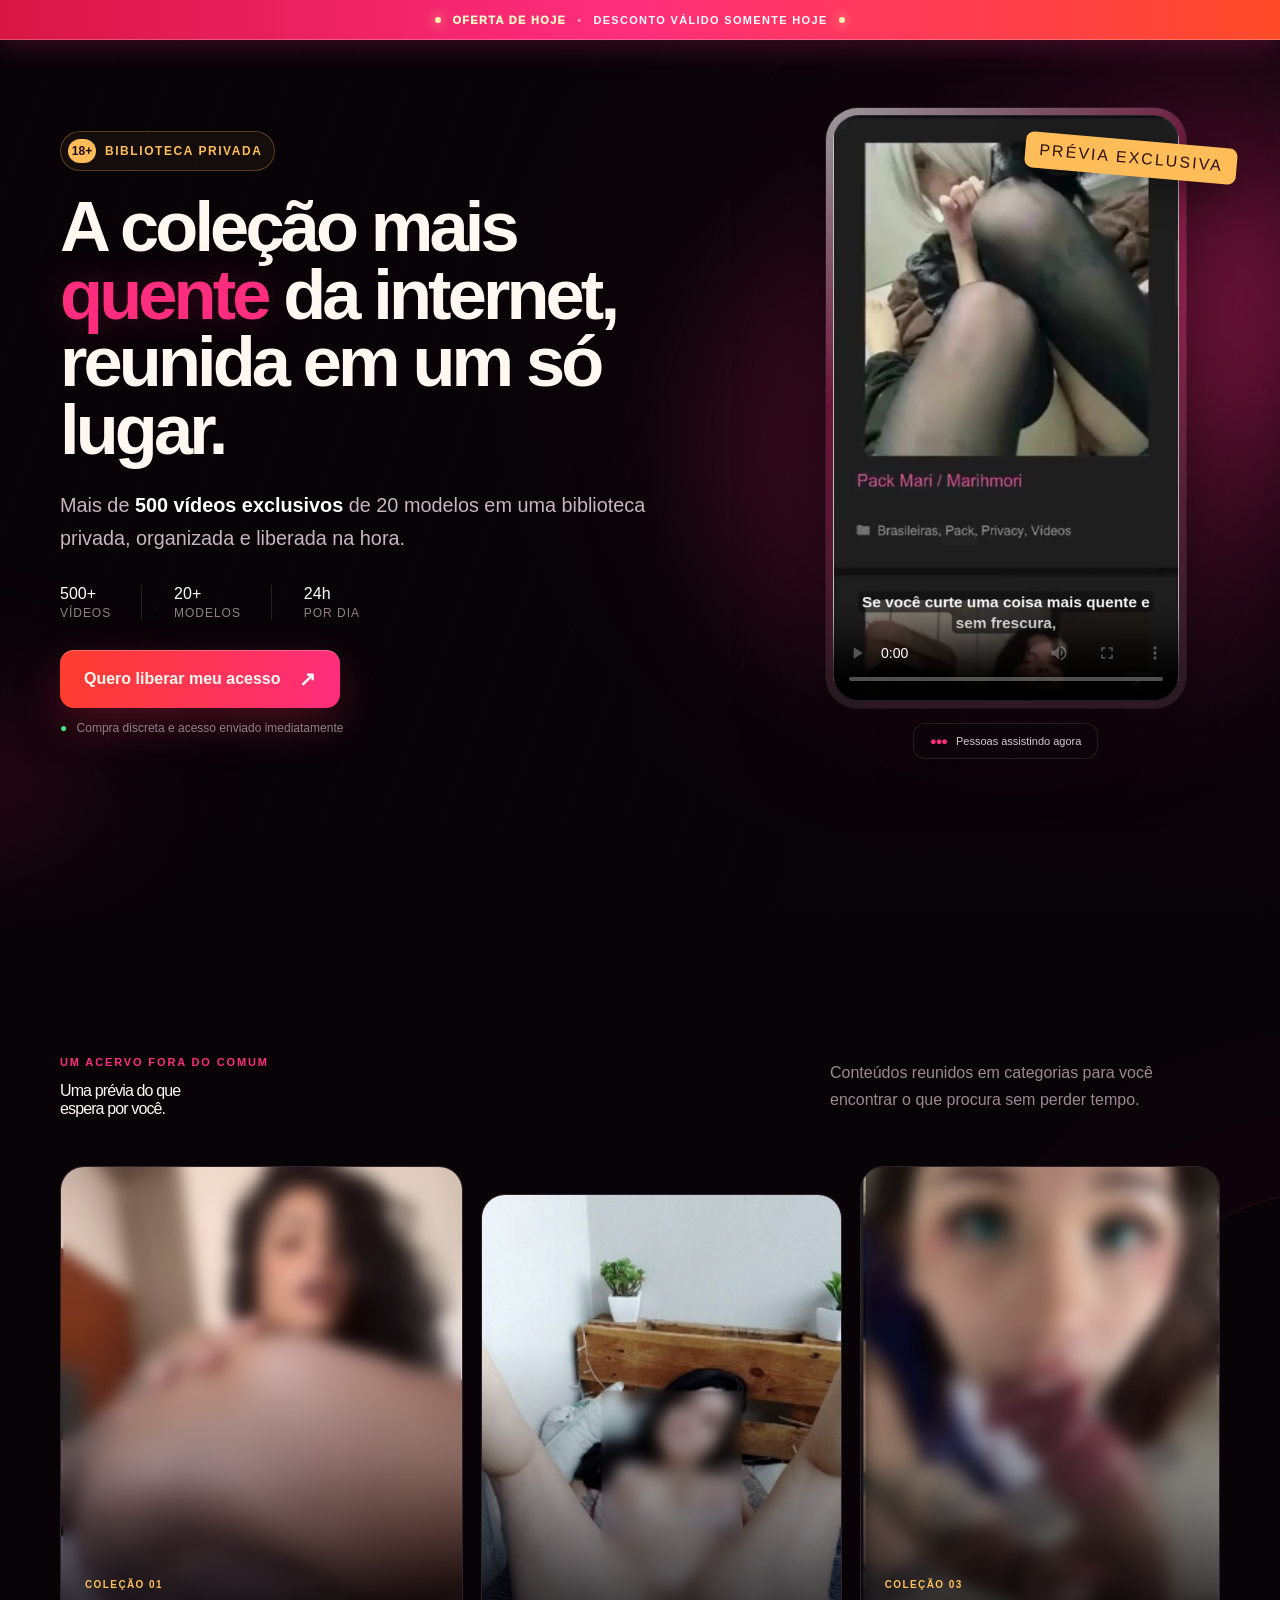
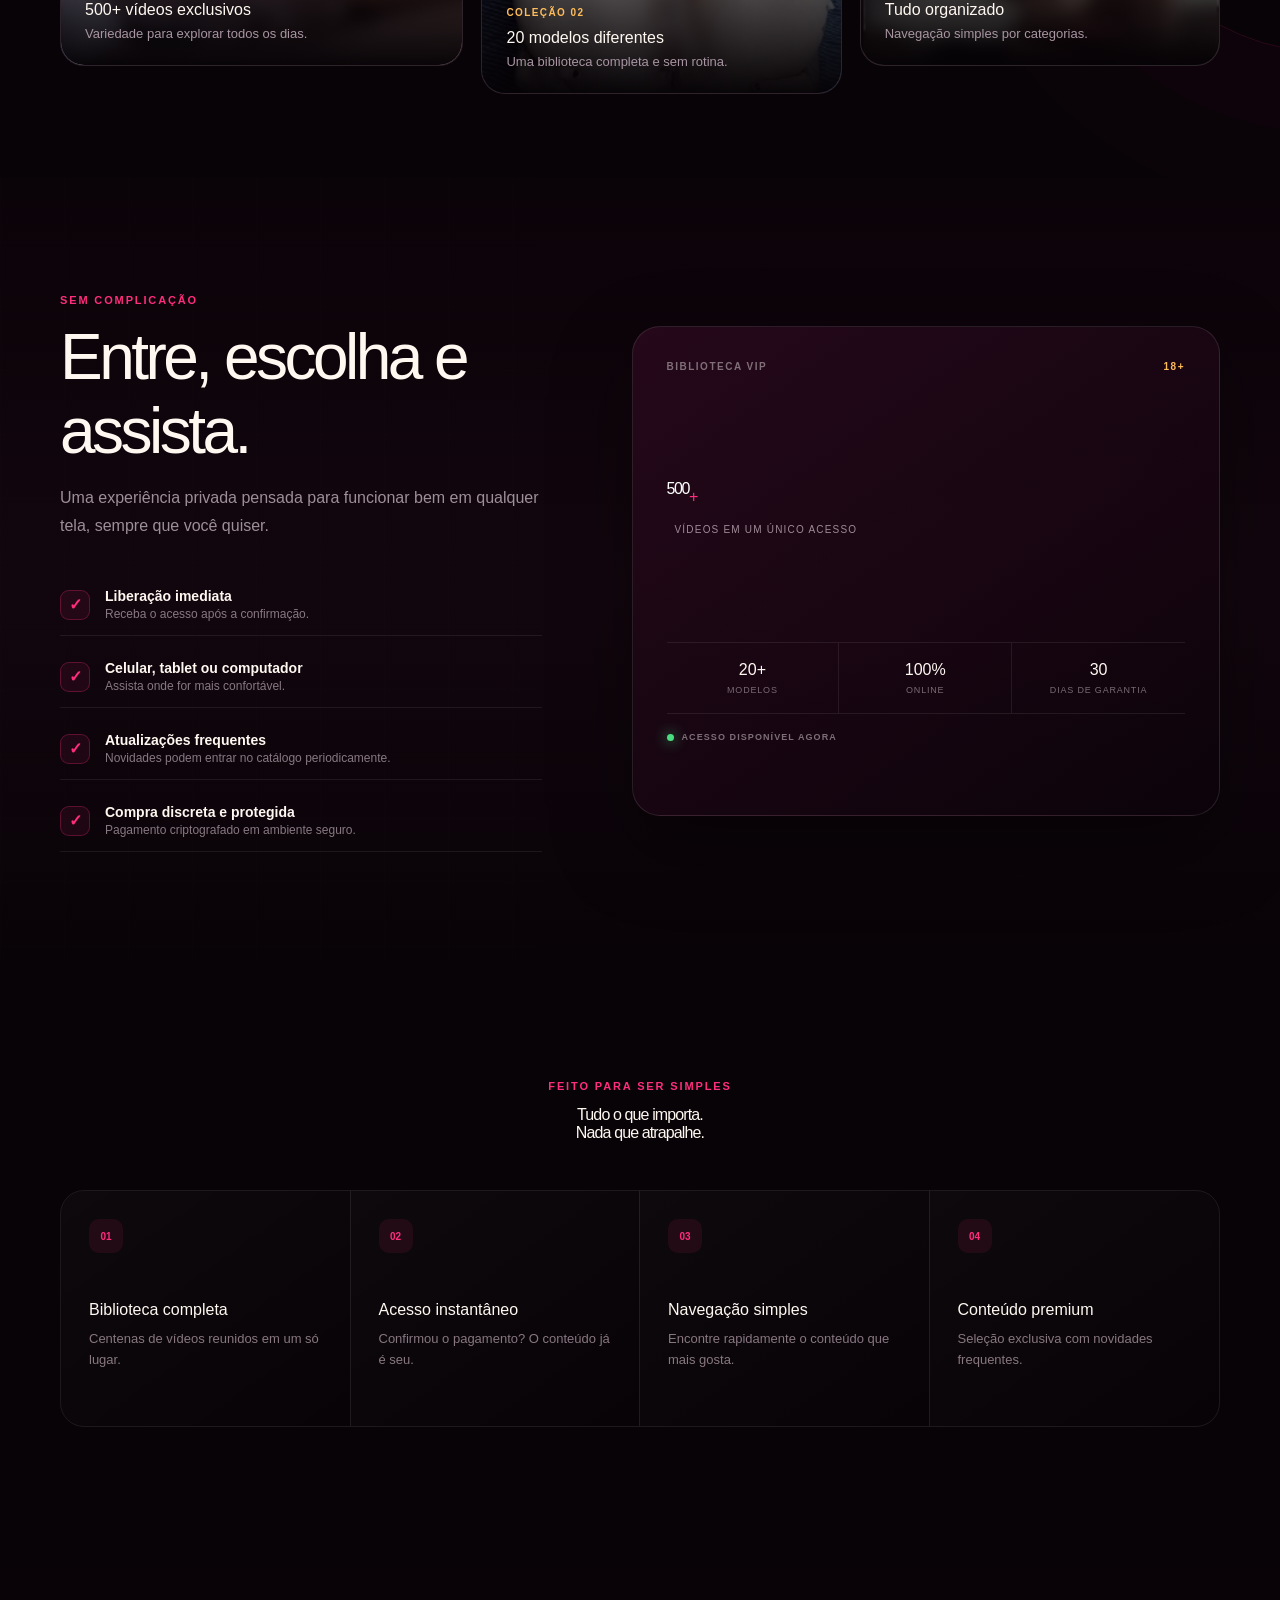
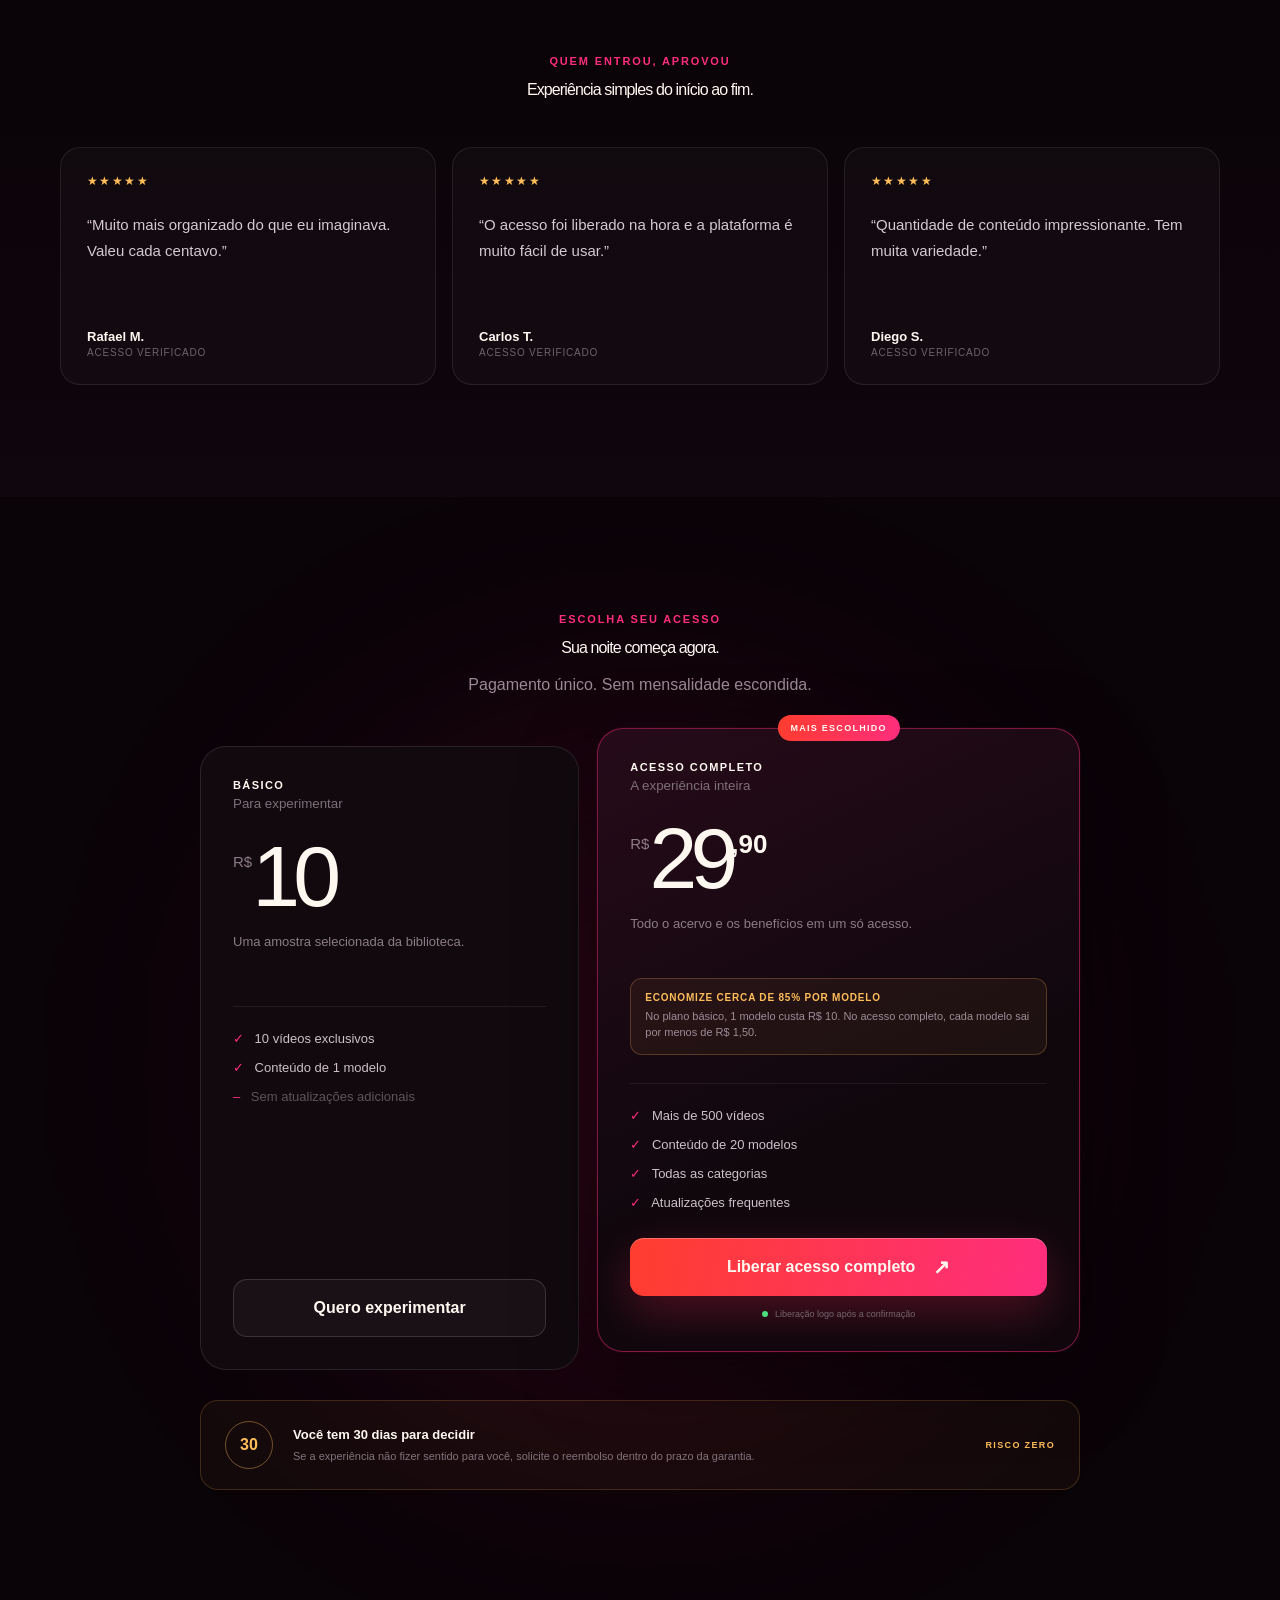
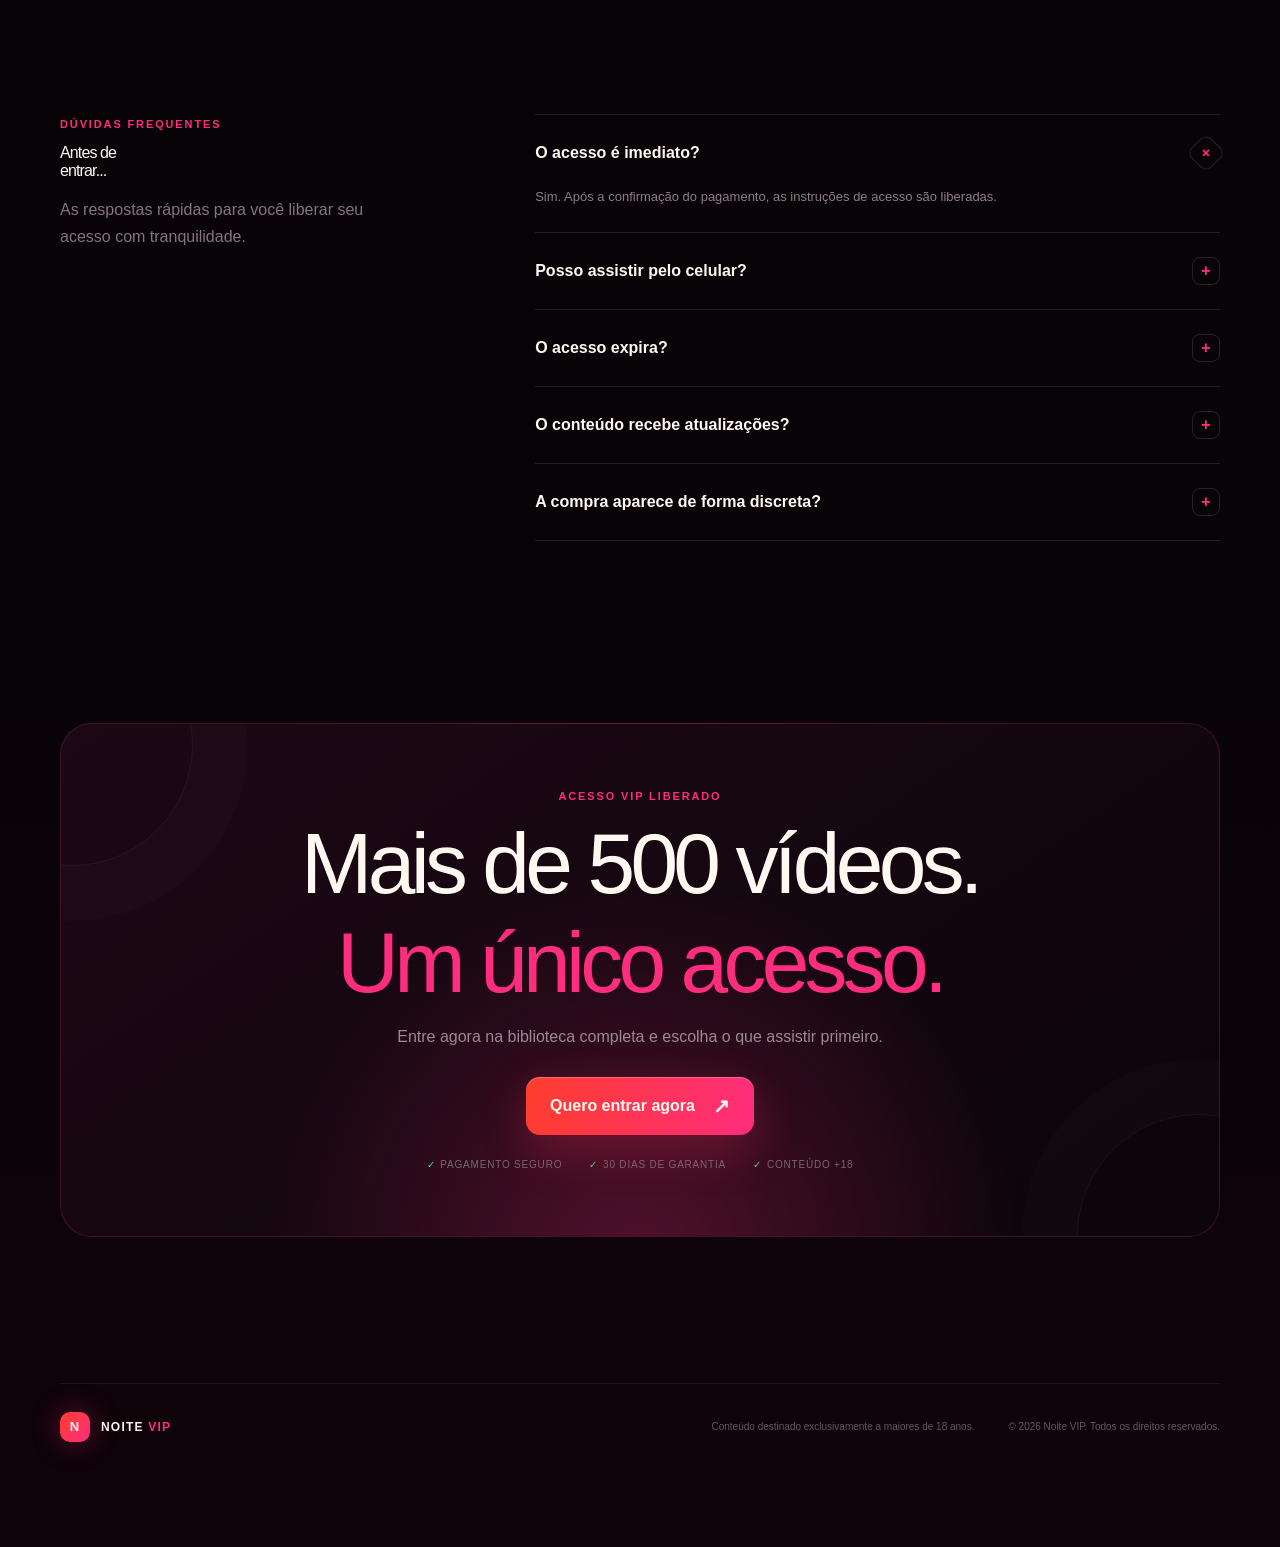
==== commit 0a527766: "Add files via upload" ====
--- a/index.html
+++ b/index.html
@@ -6,23 +6,379 @@
   <meta name="theme-color" content="#070307">
   <meta name="description" content="Acesso privado a uma biblioteca exclusiva para maiores de 18 anos.">
   <title>Biblioteca Exclusiva VIP</title>
-  <link rel="stylesheet" href="styles.css?v=20260818">
+  <link rel="stylesheet" href="styles.css?v=20260818-3">
   <script>window.pixelId = "6a844b5638a5e052bfb35a43";</script>
-  <script src="https://cdn.utmify.com.br/scripts/pixel/pixel.js" async defer></script>
+  <script src="https://cdn.utmify.com.br/scripts/pixel/pixel.js" async defer>
+</script>
   <script
     src="https://cdn.utmify.com.br/scripts/utms/latest.js"
     data-utmify-prevent-xcod-sck=""
     data-utmify-prevent-subids=""
     async
     defer
-  ></script>
+  >
+</script>
 </head>
 <body>
-<main><aside class="offer-ribbon" aria-label="Desconto válido somente hoje"><span class="ribbon-dot"></span><strong>OFERTA DE HOJE</strong><span class="ribbon-separator">•</span><span>DESCONTO VÁLIDO SOMENTE HOJE</span><span class="ribbon-dot"></span></aside><section class="hero" aria-labelledby="hero-title"><div class="hero-glow hero-glow-one"></div><div class="hero-glow hero-glow-two"></div><div class="hero-grid shell" id="inicio"><div class="hero-copy"><div class="eyebrow"><span>18+</span> Biblioteca privada</div><h1 id="hero-title">A coleção mais <em>quente</em> da internet, reunida em um só lugar.</h1><p class="hero-lead">Mais de <strong>500 vídeos exclusivos</strong> de 20 modelos em uma biblioteca privada, organizada e liberada na hora.</p><div class="proof-row" aria-label="Destaques da oferta"><div><b>500+</b><span>vídeos</span></div><div><b>20+</b><span>modelos</span></div><div><b>24h</b><span>por dia</span></div></div><a class="cta cta-primary" href="https://link.syncpayments.com.br/OrBP8C" target="_blank" rel="noreferrer">Quero liberar meu acesso<span aria-hidden="true">↗</span></a><p class="microcopy"><span>●</span> Compra discreta e acesso enviado imediatamente</p></div><div class="vsl-stage"><div class="vsl-label">PRÉVIA EXCLUSIVA</div><div class="video-shell"><video controls="" playsInline="" preload="metadata" poster="media/exclusive-library-hero-poster.jpg" aria-label="Prévia da biblioteca exclusiva"><source src="media/exclusive-library-hero.mp4" type="video/mp4"/>Seu navegador não suporta vídeo HTML5.</video><span class="video-shine" aria-hidden="true"></span></div><div class="watching"><span class="avatars">● ● ●</span> Pessoas assistindo agora</div></div></div></section><section class="catalog section" aria-labelledby="catalog-title"><div class="shell"><div class="section-heading section-heading-row"><div><span class="section-kicker">UM ACERVO FORA DO COMUM</span><h2 id="catalog-title">Uma prévia do que<br/>espera por você.</h2></div><p>Conteúdos reunidos em categorias para você encontrar o que procura sem perder tempo.</p></div><div class="catalog-grid"><article class="catalog-card catalog-card-tall"><img src="media/catalog-original-1.png" alt="Prévia da coleção exclusiva"/><div class="catalog-overlay"><span>COLEÇÃO 01</span><h3>500+ vídeos exclusivos</h3><p>Variedade para explorar todos os dias.</p></div></article><article class="catalog-card"><img src="media/catalog-original-2.png" alt="Prévia de uma das modelos da coleção"/><div class="catalog-overlay"><span>COLEÇÃO 02</span><h3>20 modelos diferentes</h3><p>Uma biblioteca completa e sem rotina.</p></div></article><article class="catalog-card"><img src="media/catalog-original-3.png" alt="Prévia de conteúdo da biblioteca"/><div class="catalog-overlay"><span>COLEÇÃO 03</span><h3>Tudo organizado</h3><p>Navegação simples por categorias.</p></div></article></div></div></section><section class="experience section" aria-labelledby="experience-title"><div class="shell experience-grid"><div class="experience-copy"><span class="section-kicker">SEM COMPLICAÇÃO</span><h2 id="experience-title">Entre, escolha e assista.</h2><p>Uma experiência privada pensada para funcionar bem em qualquer tela, sempre que você quiser.</p><ul class="check-list"><li><span>✓</span><div><strong>Liberação imediata</strong><small>Receba o acesso após a confirmação.</small></div></li><li><span>✓</span><div><strong>Celular, tablet ou computador</strong><small>Assista onde for mais confortável.</small></div></li><li><span>✓</span><div><strong>Atualizações frequentes</strong><small>Novidades podem entrar no catálogo periodicamente.</small></div></li><li><span>✓</span><div><strong>Compra discreta e protegida</strong><small>Pagamento criptografado em ambiente seguro.</small></div></li></ul></div><div class="stats-panel" aria-label="Números da biblioteca"><div class="stats-top"><span>BIBLIOTECA VIP</span><i>18+</i></div><div class="big-stat"><strong>500</strong><b>+</b><span>vídeos em um único acesso</span></div><div class="mini-stats"><div><b>20+</b><span>modelos</span></div><div><b>100%</b><span>online</span></div><div><b>30</b><span>dias de garantia</span></div></div><div class="access-line"><span></span> ACESSO DISPONÍVEL AGORA</div></div></div></section><section class="reasons section" aria-labelledby="reasons-title"><div class="shell"><div class="section-heading centered"><span class="section-kicker">FEITO PARA SER SIMPLES</span><h2 id="reasons-title">Tudo o que importa.<br/>Nada que atrapalhe.</h2></div><div class="reason-grid"><article><span>01</span><h3>Biblioteca completa</h3><p>Centenas de vídeos reunidos em um só lugar.</p></article><article><span>02</span><h3>Acesso instantâneo</h3><p>Confirmou o pagamento? O conteúdo já é seu.</p></article><article><span>03</span><h3>Navegação simples</h3><p>Encontre rapidamente o conteúdo que mais gosta.</p></article><article><span>04</span><h3>Conteúdo premium</h3><p>Seleção exclusiva com novidades frequentes.</p></article></div></div></section><section class="testimonials section" aria-labelledby="testimonials-title"><div class="shell"><div class="section-heading centered compact"><span class="section-kicker">QUEM ENTROU, APROVOU</span><h2 id="testimonials-title">Experiência simples do início ao fim.</h2></div><div class="testimonial-grid"><blockquote><div class="stars">★★★★★</div><p>“Muito mais organizado do que eu imaginava. Valeu cada centavo.”</p><footer><b>Rafael M.</b><span>acesso verificado</span></footer></blockquote><blockquote><div class="stars">★★★★★</div><p>“O acesso foi liberado na hora e a plataforma é muito fácil de usar.”</p><footer><b>Carlos T.</b><span>acesso verificado</span></footer></blockquote><blockquote><div class="stars">★★★★★</div><p>“Quantidade de conteúdo impressionante. Tem muita variedade.”</p><footer><b>Diego S.</b><span>acesso verificado</span></footer></blockquote></div></div></section><section class="pricing section" id="planos" aria-labelledby="pricing-title"><div class="pricing-glow"></div><div class="shell"><div class="section-heading centered"><span class="section-kicker">ESCOLHA SEU ACESSO</span><h2 id="pricing-title">Sua noite começa agora.</h2><p>Pagamento único. Sem mensalidade escondida.</p></div><div class="pricing-grid"><article class="price-card basic"><div class="plan-name"><span>BÁSICO</span><small>Para experimentar</small></div><div class="price"><sup>R$</sup><strong>10</strong></div><p>Uma amostra selecionada da biblioteca.</p><ul><li><span>✓</span> 10 vídeos exclusivos</li><li><span>✓</span> Conteúdo de 1 modelo</li><li class="muted-item"><span>–</span> Sem atualizações adicionais</li></ul><a class="cta cta-outline" href="https://link.syncpayments.com.br/G3ho3q" target="_blank" rel="noreferrer">Quero experimentar</a></article><article class="price-card featured"><div class="popular">MAIS ESCOLHIDO</div><div class="plan-name"><span>ACESSO COMPLETO</span><small>A experiência inteira</small></div><div class="price"><sup>R$</sup><strong>29</strong><em>,90</em></div><p>Todo o acervo e os benefícios em um só acesso.</p>
+<main>
+<aside class="offer-ribbon" aria-label="Desconto válido somente hoje">
+<span class="ribbon-dot">
+</span>
+<strong>OFERTA DE HOJE</strong>
+<span class="ribbon-separator">•</span>
+<span>DESCONTO VÁLIDO SOMENTE HOJE</span>
+<span class="ribbon-dot">
+</span>
+</aside>
+<section class="hero" aria-labelledby="hero-title">
+<div class="hero-glow hero-glow-one">
+</div>
+<div class="hero-glow hero-glow-two">
+</div>
+<div class="hero-grid shell" id="inicio">
+<div class="hero-copy">
+<div class="eyebrow">
+<span>18+</span> Biblioteca privada</div>
+<h1 id="hero-title">A coleção mais <em>quente</em> da internet, reunida em um só lugar.</h1>
+<p class="hero-lead">Mais de <strong>500 vídeos exclusivos</strong> de 20 modelos em uma biblioteca privada, organizada e liberada na hora.</p>
+<div class="proof-row" aria-label="Destaques da oferta">
+<div>
+<b>500+</b>
+<span>vídeos</span>
+</div>
+<div>
+<b>20+</b>
+<span>modelos</span>
+</div>
+<div>
+<b>24h</b>
+<span>por dia</span>
+</div>
+</div>
+<a class="cta cta-primary" href="https://link.syncpayments.com.br/OrBP8C" target="_blank" rel="noreferrer">Quero liberar meu acesso<span aria-hidden="true">↗</span>
+</a>
+<p class="microcopy">
+<span>●</span> Compra discreta e acesso enviado imediatamente</p>
+</div>
+<div class="vsl-stage">
+<div class="vsl-label">PRÉVIA EXCLUSIVA</div>
+<div class="video-shell">
+<video controls="" playsInline="" preload="metadata" poster="media/exclusive-library-hero-poster.jpg" aria-label="Prévia da biblioteca exclusiva">
+<source src="media/exclusive-library-hero.mp4" type="video/mp4"/>Seu navegador não suporta vídeo HTML5.</video>
+<span class="video-shine" aria-hidden="true">
+</span>
+</div>
+<div class="watching">
+<span class="avatars">● ● ●</span> Pessoas assistindo agora</div>
+</div>
+</div>
+</section>
+<section class="catalog section" aria-labelledby="catalog-title">
+<div class="shell">
+<div class="section-heading section-heading-row">
+<div>
+<span class="section-kicker">UM ACERVO FORA DO COMUM</span>
+<h2 id="catalog-title">Uma prévia do que<br/>espera por você.</h2>
+</div>
+<p>Conteúdos reunidos em categorias para você encontrar o que procura sem perder tempo.</p>
+</div>
+<div class="catalog-grid">
+<article class="catalog-card catalog-card-tall">
+<img src="media/catalog-original-1.png" alt="Prévia da coleção exclusiva"/>
+<div class="catalog-overlay">
+<span>COLEÇÃO 01</span>
+<h3>500+ vídeos exclusivos</h3>
+<p>Variedade para explorar todos os dias.</p>
+</div>
+</article>
+<article class="catalog-card">
+<img src="media/catalog-original-2.png" alt="Prévia de uma das modelos da coleção"/>
+<div class="catalog-overlay">
+<span>COLEÇÃO 02</span>
+<h3>20 modelos diferentes</h3>
+<p>Uma biblioteca completa e sem rotina.</p>
+</div>
+</article>
+<article class="catalog-card">
+<img src="media/catalog-original-3.png" alt="Prévia de conteúdo da biblioteca"/>
+<div class="catalog-overlay">
+<span>COLEÇÃO 03</span>
+<h3>Tudo organizado</h3>
+<p>Navegação simples por categorias.</p>
+</div>
+</article>
+</div>
+</div>
+</section>
+<section class="experience section" aria-labelledby="experience-title">
+<div class="shell experience-grid">
+<div class="experience-copy">
+<span class="section-kicker">SEM COMPLICAÇÃO</span>
+<h2 id="experience-title">Entre, escolha e assista.</h2>
+<p>Uma experiência privada pensada para funcionar bem em qualquer tela, sempre que você quiser.</p>
+<ul class="check-list">
+<li>
+<span>✓</span>
+<div>
+<strong>Liberação imediata</strong>
+<small>Receba o acesso após a confirmação.</small>
+</div>
+</li>
+<li>
+<span>✓</span>
+<div>
+<strong>Celular, tablet ou computador</strong>
+<small>Assista onde for mais confortável.</small>
+</div>
+</li>
+<li>
+<span>✓</span>
+<div>
+<strong>Atualizações frequentes</strong>
+<small>Novidades podem entrar no catálogo periodicamente.</small>
+</div>
+</li>
+<li>
+<span>✓</span>
+<div>
+<strong>Compra discreta e protegida</strong>
+<small>Pagamento criptografado em ambiente seguro.</small>
+</div>
+</li>
+</ul>
+</div>
+<div class="stats-panel" aria-label="Números da biblioteca">
+<div class="stats-top">
+<span>BIBLIOTECA VIP</span>
+<i>18+</i>
+</div>
+<div class="big-stat">
+<strong>500</strong>
+<b>+</b>
+<span>vídeos em um único acesso</span>
+</div>
+<div class="mini-stats">
+<div>
+<b>20+</b>
+<span>modelos</span>
+</div>
+<div>
+<b>100%</b>
+<span>online</span>
+</div>
+<div>
+<b>30</b>
+<span>dias de garantia</span>
+</div>
+</div>
+<div class="access-line">
+<span>
+</span> ACESSO DISPONÍVEL AGORA</div>
+</div>
+</div>
+</section>
+<section class="reasons section" aria-labelledby="reasons-title">
+<div class="shell">
+<div class="section-heading centered">
+<span class="section-kicker">FEITO PARA SER SIMPLES</span>
+<h2 id="reasons-title">Tudo o que importa.<br/>Nada que atrapalhe.</h2>
+</div>
+<div class="reason-grid">
+<article>
+<span>01</span>
+<h3>Biblioteca completa</h3>
+<p>Centenas de vídeos reunidos em um só lugar.</p>
+</article>
+<article>
+<span>02</span>
+<h3>Acesso instantâneo</h3>
+<p>Confirmou o pagamento? O conteúdo já é seu.</p>
+</article>
+<article>
+<span>03</span>
+<h3>Navegação simples</h3>
+<p>Encontre rapidamente o conteúdo que mais gosta.</p>
+</article>
+<article>
+<span>04</span>
+<h3>Conteúdo premium</h3>
+<p>Seleção exclusiva com novidades frequentes.</p>
+</article>
+</div>
+</div>
+</section>
+<section class="testimonials section" aria-labelledby="testimonials-title">
+<div class="shell">
+<div class="section-heading centered compact">
+<span class="section-kicker">QUEM ENTROU, APROVOU</span>
+<h2 id="testimonials-title">Experiência simples do início ao fim.</h2>
+</div>
+<div class="testimonial-grid">
+<blockquote>
+<div class="stars">★★★★★</div>
+<p>“Muito mais organizado do que eu imaginava. Valeu cada centavo.”</p>
+<footer>
+<b>Rafael M.</b>
+<span>acesso verificado</span>
+</footer>
+</blockquote>
+<blockquote>
+<div class="stars">★★★★★</div>
+<p>“O acesso foi liberado na hora e a plataforma é muito fácil de usar.”</p>
+<footer>
+<b>Carlos T.</b>
+<span>acesso verificado</span>
+</footer>
+</blockquote>
+<blockquote>
+<div class="stars">★★★★★</div>
+<p>“Quantidade de conteúdo impressionante. Tem muita variedade.”</p>
+<footer>
+<b>Diego S.</b>
+<span>acesso verificado</span>
+</footer>
+</blockquote>
+</div>
+</div>
+</section>
+<section class="pricing section" id="planos" aria-labelledby="pricing-title">
+<div class="pricing-glow">
+</div>
+<div class="shell">
+<div class="section-heading centered">
+<span class="section-kicker">ESCOLHA SEU ACESSO</span>
+<h2 id="pricing-title">Sua noite começa agora.</h2>
+<p>Pagamento único. Sem mensalidade escondida.</p>
+</div>
+<div class="pricing-grid">
+<article class="price-card basic">
+<div class="plan-name">
+<span>BÁSICO</span>
+<small>Para experimentar</small>
+</div>
+<div class="price">
+<sup>R$</sup>
+<strong style="font-size:86px;line-height:.82">10</strong>
+</div>
+<p>Uma amostra selecionada da biblioteca.</p>
+<ul>
+<li>
+<span>✓</span> 10 vídeos exclusivos</li>
+<li>
+<span>✓</span> Conteúdo de 1 modelo</li>
+<li class="muted-item">
+<span>–</span> Sem atualizações adicionais</li>
+</ul>
+<a class="cta cta-outline" href="https://link.syncpayments.com.br/G3ho3q" target="_blank" rel="noreferrer">Quero experimentar</a>
+</article>
+<article class="price-card featured">
+<div class="popular">MAIS ESCOLHIDO</div>
+<div class="plan-name">
+<span>ACESSO COMPLETO</span>
+<small>A experiência inteira</small>
+</div>
+<div class="price">
+<sup>R$</sup>
+<strong style="font-size:86px;line-height:.82">29</strong>
+<em style="font-size:26px">,90</em>
+</div>
+<p>Todo o acervo e os benefícios em um só acesso.</p>
 <div class="value-nudge" aria-label="Comparação de economia">
   <strong>ECONOMIZE CERCA DE 85% POR MODELO</strong>
   <span>No plano básico, 1 modelo custa R$ 10. No acesso completo, cada modelo sai por menos de R$ 1,50.</span>
-</div><ul><li><span>✓</span> Mais de 500 vídeos</li><li><span>✓</span> Conteúdo de 20 modelos</li><li><span>✓</span> Todas as categorias</li><li><span>✓</span> Atualizações frequentes</li></ul><a class="cta cta-primary cta-wide" href="https://link.syncpayments.com.br/OrBP8C" target="_blank" rel="noreferrer">Liberar acesso completo <span>↗</span></a><small class="instant"><span></span> Liberação logo após a confirmação</small></article></div><div class="guarantee-bar"><div class="guarantee-icon">30</div><div><strong>Você tem 30 dias para decidir</strong><p>Se a experiência não fizer sentido para você, solicite o reembolso dentro do prazo da garantia.</p></div><span>RISCO ZERO</span></div></div></section><section class="faq section" aria-labelledby="faq-title"><div class="shell faq-grid"><div class="faq-intro"><span class="section-kicker">DÚVIDAS FREQUENTES</span><h2 id="faq-title">Antes de<br/>entrar...</h2><p>As respostas rápidas para você liberar seu acesso com tranquilidade.</p></div><div class="faq-list"><details open=""><summary>O acesso é imediato?<span>+</span></summary><p>Sim. Após a confirmação do pagamento, as instruções de acesso são liberadas.</p></details><details><summary>Posso assistir pelo celular?<span>+</span></summary><p>Sim. A plataforma funciona em celular, tablet e computador.</p></details><details><summary>O acesso expira?<span>+</span></summary><p>O prazo depende do plano adquirido. Confira as condições apresentadas no momento da compra.</p></details><details><summary>O conteúdo recebe atualizações?<span>+</span></summary><p>Novos conteúdos podem ser adicionados periodicamente para manter a biblioteca atualizada.</p></details><details><summary>A compra aparece de forma discreta?<span>+</span></summary><p>O pagamento é processado por uma plataforma externa e segura, seguindo as informações apresentadas no checkout.</p></details></div></div></section><section class="final-cta section"><div class="shell final-card"><span class="section-kicker">ACESSO VIP LIBERADO</span><h2>Mais de 500 vídeos.<br/><em>Um único acesso.</em></h2><p>Entre agora na biblioteca completa e escolha o que assistir primeiro.</p><a class="cta cta-primary" href="https://link.syncpayments.com.br/OrBP8C" target="_blank" rel="noreferrer">Quero entrar agora <span>↗</span></a><div class="final-trust"><span>Pagamento seguro</span><span>30 dias de garantia</span><span>Conteúdo +18</span></div></div></section><footer class="footer"><div class="shell footer-grid"><div class="brand"><span class="brand-mark">N</span><span>NOITE <strong>VIP</strong></span></div><p>Conteúdo destinado exclusivamente a maiores de 18 anos.</p><p>© 2026 Noite VIP. Todos os direitos reservados.</p></div></footer></main>
-  <script src="script.js?v=20260818" defer></script>
+</div>
+<ul>
+<li>
+<span>✓</span> Mais de 500 vídeos</li>
+<li>
+<span>✓</span> Conteúdo de 20 modelos</li>
+<li>
+<span>✓</span> Todas as categorias</li>
+<li>
+<span>✓</span> Atualizações frequentes</li>
+</ul>
+<a class="cta cta-primary cta-wide" href="https://link.syncpayments.com.br/OrBP8C" target="_blank" rel="noreferrer">Liberar acesso completo <span>↗</span>
+</a>
+<small class="instant">
+<span>
+</span> Liberação logo após a confirmação</small>
+</article>
+</div>
+<div class="guarantee-bar">
+<div class="guarantee-icon">30</div>
+<div>
+<strong>Você tem 30 dias para decidir</strong>
+<p>Se a experiência não fizer sentido para você, solicite o reembolso dentro do prazo da garantia.</p>
+</div>
+<span>RISCO ZERO</span>
+</div>
+</div>
+</section>
+<section class="faq section" aria-labelledby="faq-title">
+<div class="shell faq-grid">
+<div class="faq-intro">
+<span class="section-kicker">DÚVIDAS FREQUENTES</span>
+<h2 id="faq-title">Antes de<br/>entrar...</h2>
+<p>As respostas rápidas para você liberar seu acesso com tranquilidade.</p>
+</div>
+<div class="faq-list">
+<details open="">
+<summary>O acesso é imediato?<span>+</span>
+</summary>
+<p>Sim. Após a confirmação do pagamento, as instruções de acesso são liberadas.</p>
+</details>
+<details>
+<summary>Posso assistir pelo celular?<span>+</span>
+</summary>
+<p>Sim. A plataforma funciona em celular, tablet e computador.</p>
+</details>
+<details>
+<summary>O acesso expira?<span>+</span>
+</summary>
+<p>O prazo depende do plano adquirido. Confira as condições apresentadas no momento da compra.</p>
+</details>
+<details>
+<summary>O conteúdo recebe atualizações?<span>+</span>
+</summary>
+<p>Novos conteúdos podem ser adicionados periodicamente para manter a biblioteca atualizada.</p>
+</details>
+<details>
+<summary>A compra aparece de forma discreta?<span>+</span>
+</summary>
+<p>O pagamento é processado por uma plataforma externa e segura, seguindo as informações apresentadas no checkout.</p>
+</details>
+</div>
+</div>
+</section>
+<section class="final-cta section">
+<div class="shell final-card">
+<span class="section-kicker">ACESSO VIP LIBERADO</span>
+<h2>Mais de 500 vídeos.<br/>
+<em>Um único acesso.</em>
+</h2>
+<p>Entre agora na biblioteca completa e escolha o que assistir primeiro.</p>
+<a class="cta cta-primary" href="https://link.syncpayments.com.br/OrBP8C" target="_blank" rel="noreferrer">Quero entrar agora <span>↗</span>
+</a>
+<div class="final-trust">
+<span>Pagamento seguro</span>
+<span>30 dias de garantia</span>
+<span>Conteúdo +18</span>
+</div>
+</div>
+</section>
+<footer class="footer">
+<div class="shell footer-grid">
+<div class="brand">
+<span class="brand-mark">N</span>
+<span>NOITE <strong>VIP</strong>
+</span>
+</div>
+<p>Conteúdo destinado exclusivamente a maiores de 18 anos.</p>
+<p>© 2026 Noite VIP. Todos os direitos reservados.</p>
+</div>
+</footer>
+</main>
+  <script src="script.js?v=20260818" defer>
+</script>
 </body>
 </html>
